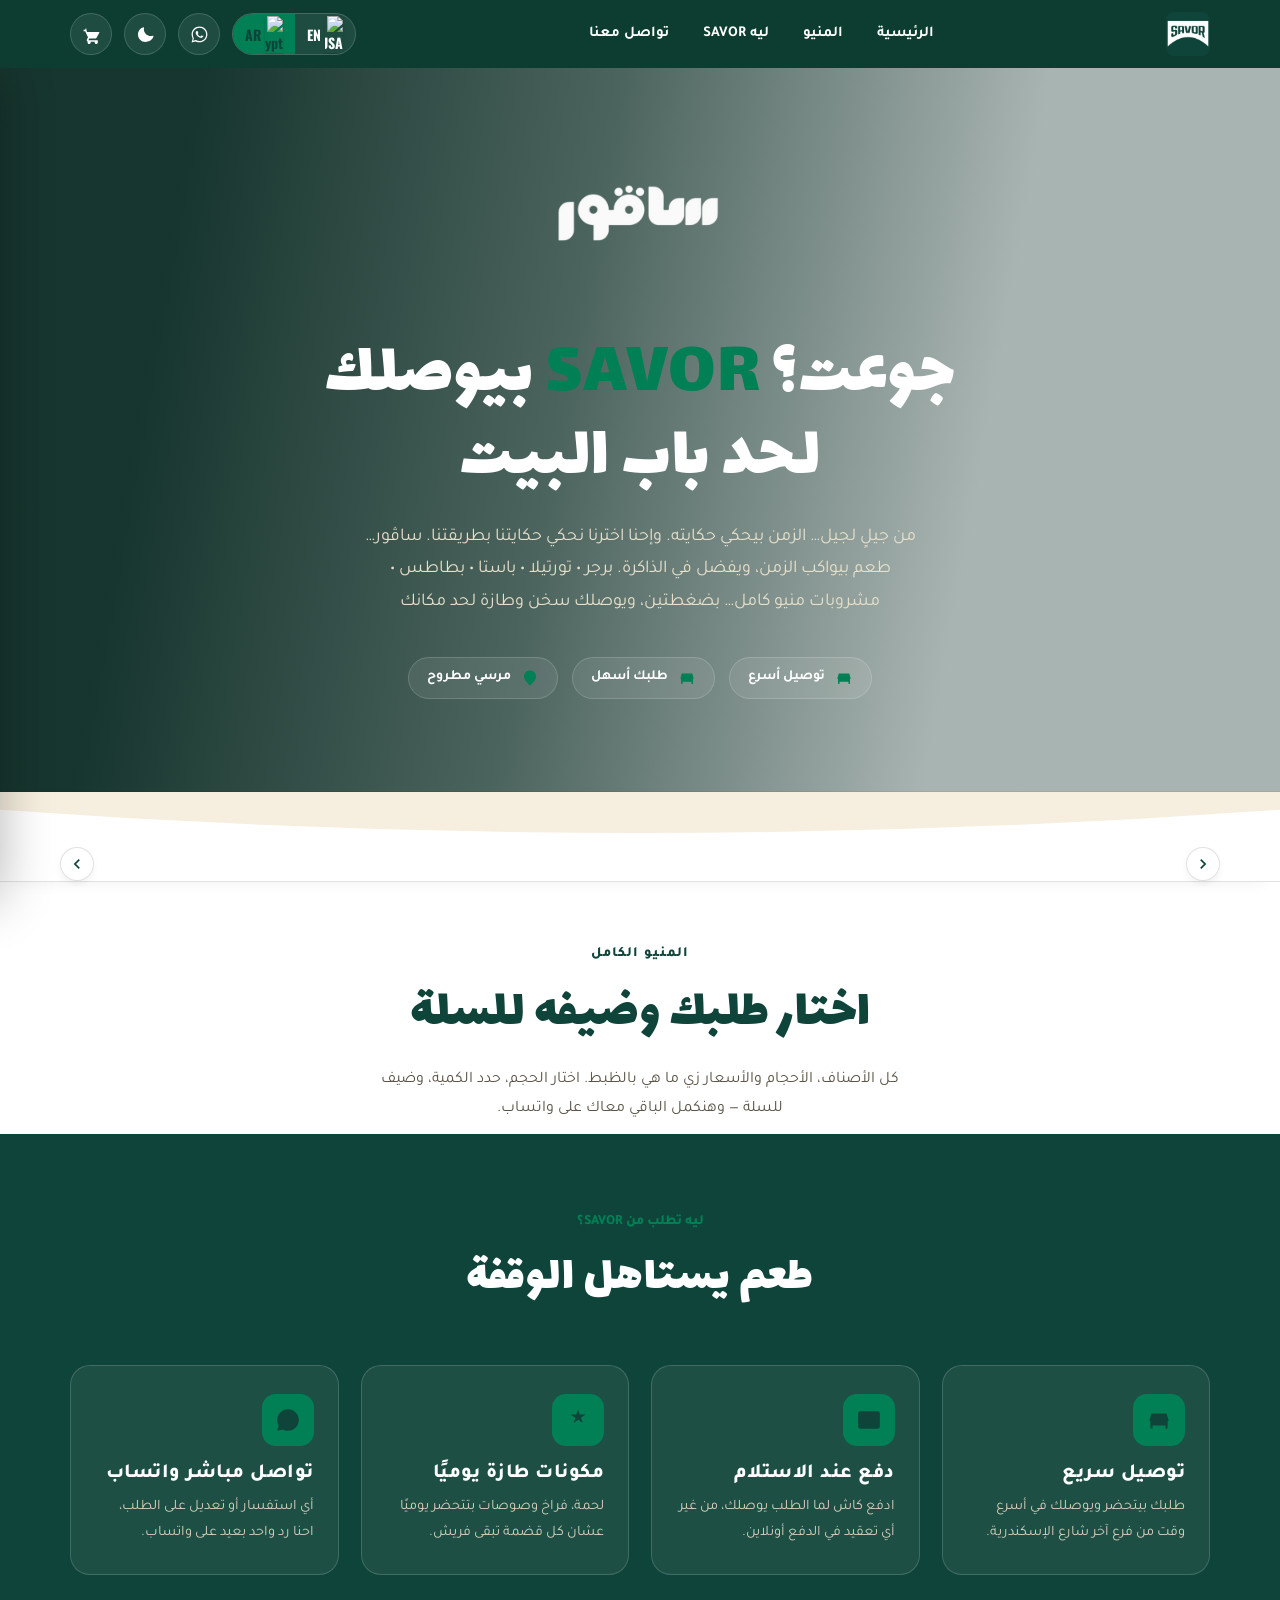
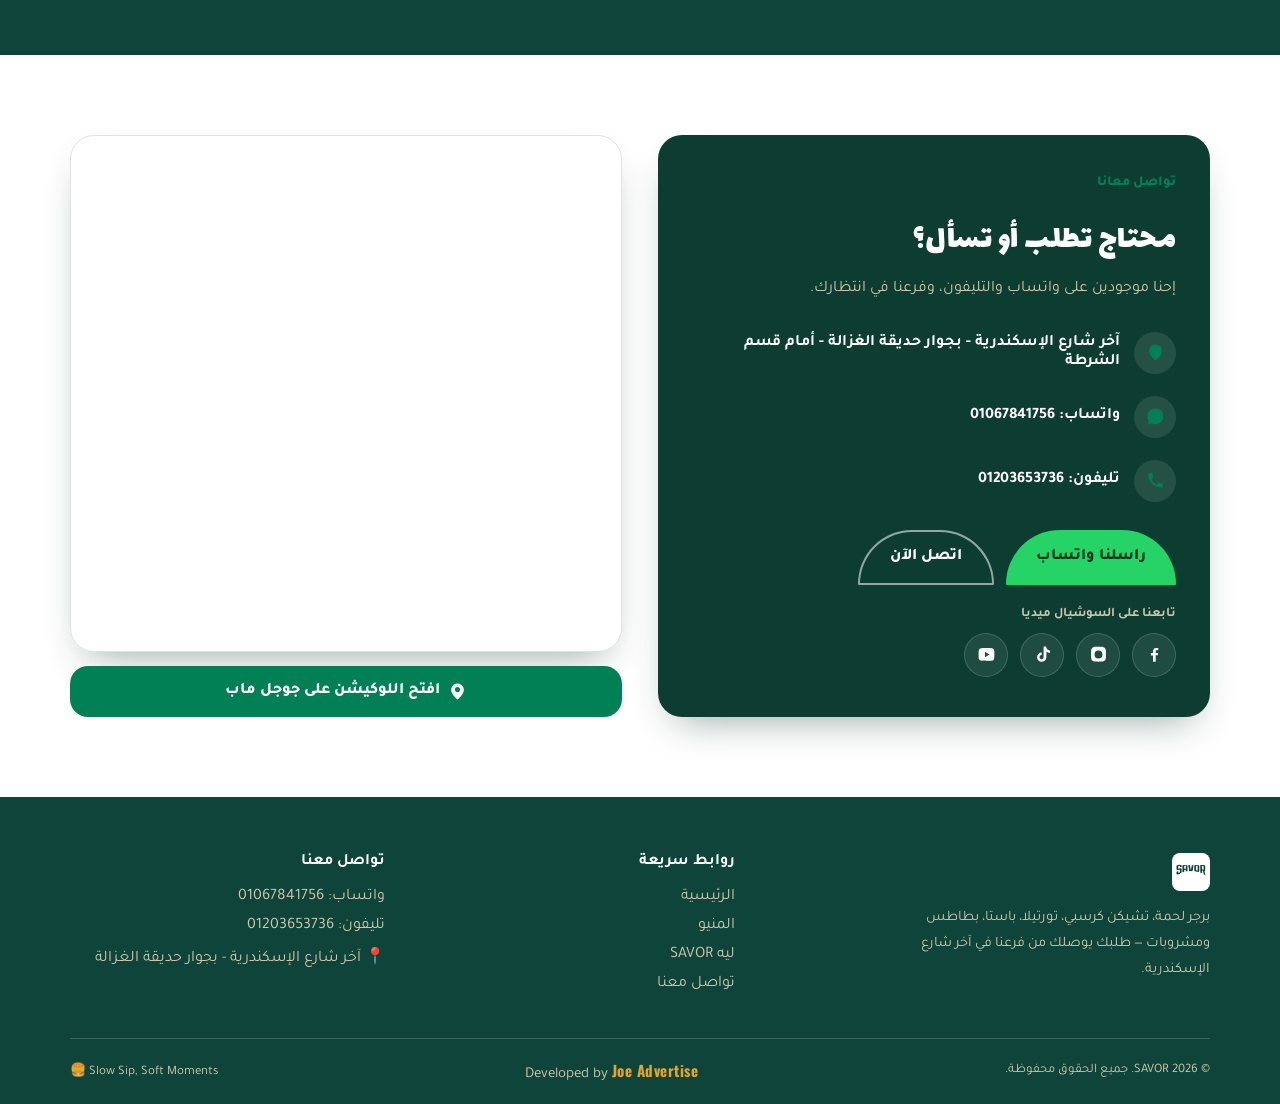
==== index.html @ 258868c5 "Add files via upload" ====
<!DOCTYPE html>
<html lang="ar" dir="rtl">
<head>
    <meta property="og:image" content="savor.jpeg">
<meta name="google-site-verification" content="IEElWIfKv06owi6N11uNfxBCnJGVZdqjAQLvnV1eEXI" />
<meta property="og:type" content="website">
<meta property="og:title" content="Savor Restaurant">
<meta property="og:description" content="برجر لحمة، تشيكن كرسبي، تورتيلا، بطاطس ومشروبات. اطلب أونلاين بسهولة.">
<meta property="og:image" content="https://savoregy.vercel.app/savor.jpeg">
<meta property="og:url" content="https://savoregy.vercel.app/">
<meta charset="UTF-8">
<meta name="viewport" content="width=device-width, initial-scale=1.0">
<title>مطعم ساڤور</title>
<meta name="description" content="SAVOR - برجر لحمة، تشيكن كرسبي، تورتيلا، بطاطس ومشروبات. اطلب أونلاين بسهولة، يوصلك التوصيل لحد باب البيت.">
<link rel="icon" href="savor.jpeg">
<link rel="preconnect" href="https://fonts.googleapis.com">
<link href="https://fonts.googleapis.com/css2?family=Lalezar&family=Tajawal:wght@300;400;500;700;800;900&family=Oswald:wght@400;500;600;700&display=swap" rel="stylesheet">
<style> 
.drawer, 
.overlay-bg, 
.modal {
    top: 68px !important;
}
.lang-pill {
  display: flex;
  align-items: center;
  background: rgba(255, 255, 255, 0.08);
  border: 1px solid var(--line-light);
  border-radius: 999px;
  overflow: hidden;
  height: 42px; 
}

.lang-pill a {
  display: flex;
  align-items: center;
  gap: 4px;
  padding: 0 12px;
  height: 100%;
  font-family: 'Oswald', 'Tajawal', sans-serif;
  font-size: 14px;
  font-weight: 700;
  color: var(--cream);
  text-decoration: none;
  transition: background 0.2s ease, color 0.2s ease;
}
.lang-pill a img {
  width: 18px; 
  height: auto;
  border-radius: 2px; /* حواف ناعمة بسيطة للعلم */
  box-shadow: 0 1px 2px rgba(0,0,0,0.2); /* ضل خفيف عشان يبرز العلم */
}

@media (max-width: 520px) {
  .lang-pill a img {
    width: 15px; 
  }
}
.lang-pill a.active {
  background: var(--gold);
  color: var(--green-deep);
  pointer-events: none; 
}

.lang-pill a:hover:not(.active) {
  background: rgba(255, 255, 255, 0.15);
}
.lang-pill span {
  font-size: 16px; 
}

body.dark-mode .lang-pill {
  border-color: #333333;
}
body.dark-mode .lang-pill a.active {
  background: var(--gold);
  color: var(--green-deep);
}
body.dark-mode .lang-pill a:not(.active) {
  color: #ffffff;
}

@media (max-width: 520px) {
  @media (max-width: 520px) {
  /* تصغير المسافات والأزرار الدائرية عشان الشاشة تكفي */
  .nav-actions { gap: 6px !important; }
  .icon-btn { width: 34px !important; height: 34px !important; }
  .icon-btn svg { width: 16px !important; height: 16px !important; }
  
  /* تصغير زرار اللغة */
  .lang-pill { height: 34px !important; }
  .lang-pill a { padding: 0 8px !important; font-size: 12px !important; gap: 4px !important; }
  
  /* تصغير اللوجو سنة بسيطة */
  .brand img { height: 36px !important; }
}
  .lang-pill a {
    padding: 0 8px;
    font-size: 13px;
    gap: 4px;
  }
  .lang-pill span {
    font-size: 14px;
  }
}
.big-order-types {
  display: grid !important;
  grid-template-columns: repeat(3, 1fr) !important;
  gap: 12px !important;
  width: 100% !important;
}
.big-ot-card {
  background: var(--cream-2) !important;
  border: 2px solid var(--line) !important;
  border-radius: 18px !important;
  padding: 20px 5px !important;
  cursor: pointer !important;
  display: flex !important;
  flex-direction: column !important;
  align-items: center !important;
  justify-content: center !important;
  gap: 12px !important;
  transition: all 0.3s ease !important;
  overflow: hidden !important;
  position: relative !important;
}
.big-ot-card:hover {
  border-color: var(--gold) !important;
  transform: translateY(-5px) !important;
  box-shadow: 0 10px 25px rgba(1, 128, 85, 0.15) !important;
}
body.dark-mode .big-ot-card {
  background: #1a1a1a !important;
  border-color: #333 !important;
}
body.dark-mode .big-ot-card:hover {
  border-color: var(--gold) !important;
}
.bot-icon-wrap {
  height: 60px !important; /* مساحة أكبر للصور */
  display: flex !important;
  align-items: center !important;
  justify-content: center !important;
}
.bot-icon {
  width: 55px !important;
  height: 55px !important;
  object-fit: contain;
  display: block;
  transform-origin: center bottom;
  will-change: transform; /* دي بتجبر المتصفح يخلي الحركة سلسة جداً */
}


.big-ot-card.animating-delivery .delivery-icon {
  animation: rideAway 0.75s ease-in-out forwards !important;
}
@keyframes rideAway {
  0% { transform: translateX(0) rotate(0); }
  30% { transform: translateX(10px) rotate(15deg); }
  100% { transform: translateX(-150px) rotate(15deg); opacity: 0; }
}

.big-ot-card.animating-takeaway .takeaway-icon {
  animation: grabBag 0.75s ease-in-out forwards !important;
}
@keyframes grabBag {
  0% { transform: scale(1) translateY(0); }
  40% { transform: scale(1.15) translateY(-12px); }
  100% { transform: scale(0.5) translateY(-50px); opacity: 0; }
}

.big-ot-card.animating-dinein .dinein-icon {
  animation: servePlate 0.75s ease-in-out forwards !important;
}
@keyframes servePlate {
  0% { transform: scale(1); }
  40% { transform: scale(1.3) rotate(15deg); }
  70% { transform: scale(1.3) rotate(-15deg); }
  100% { transform: scale(1) rotate(0); opacity: 0; }
}
/* 🌟 تنسيق زرار الرجوع الشيك 🌟 */
.back-btn {
  background: rgba(1, 128, 85, 0.1); color: var(--gold); border: none; width: 40px; height: 40px;
  border-radius: 12px; display: flex; align-items: center; justify-content: center; cursor: pointer;
  transition: all 0.2s ease; padding: 0;
}
.back-btn:hover { background: var(--gold); color: #ffffff; transform: translateX(4px); }
body.dark-mode .back-btn { background: rgba(255, 255, 255, 0.08); }
body.dark-mode .back-btn:hover { background: var(--gold); color: var(--green-deep); }
#menuScrollTopBtn {
  position: fixed;
  bottom: 90px; 
  left: 20px;  
  z-index: 60;
  width: 48px;
  height: 48px;
  border-radius: 50%;
  background: #018055 !important;
  color: #ffffff !important;
  border: 2px solid rgba(255, 255, 255, 0.3);
  opacity: 0;
  pointer-events: none;
  align-items: center;
  justify-content: center;
  box-shadow: 0 10px 25px -8px rgba(0, 0, 0, 0.4);
  cursor: pointer;
  transition: transform 0.25s, background 0.25s;
}

#menuScrollTopBtn.show {
  opacity: 1;
  pointer-events: auto;
  display: flex !important;
}

#menuScrollTopBtn:hover {
  transform: scale(1.1);
  background: #02a36f !important;
}

#menuScrollTopBtn svg {
  width: 22px;
  height: 22px;
  fill: currentColor;
}
  .pm-qty-stepper {
    user-select: none;
    -webkit-user-select: none; /* لدعم سفاري وآيفون */
}
.hero-inner p.lead {
  margin-bottom: 24px !important; 
}
.trust-strip {
  position: relative;
  z-index: 2;
  margin-top: 15px !important; 
  display: flex;
  flex-wrap: wrap;
  justify-content: center !important; 
  align-items: center;
  text-align: center;
  gap: 12px;
  animation: fadeUp .9s .3s ease both;
}
body.dark-mode #pmItemNotes {
  border-color: #333333;
  color: #ffffff;
  background: #1a1a1a;
}
.pm-qty-stepper, .qty-stepper, .pm-qty-stepper span, .qty-stepper span {
    user-select: none !important;
    -webkit-user-select: none !important;
    touch-action: manipulation !important;
}
.pm-qty-stepper span, .qty-stepper span {
    width: 32px !important; 
    text-align: center;
    display: inline-block;
}
.pm-qty-stepper button, .qty-stepper button {
  transform: translateZ(0);
    cursor: pointer;
    touch-action: manipulation !important;
    -webkit-tap-highlight-color: transparent !important;
    outline: none;
    user-select: none !important;
    -webkit-user-select: none !important;
    transition: background 0.1s ease, transform 0.1s;
    position: relative;
}
.btn {
  display: inline-flex; 
  align-items: center; 
  gap: 10px; 
  padding: 16px 30px; 
  border-radius: var(--arch);
  font-weight: 800; 
  font-size: 16px; 
  border: none; 
  transition: transform .22s, box-shadow .22s, background .22s;
  
  /* الإضافات الجديدة لحل مشاكل الـ Touch */
  cursor: pointer;
  touch-action: manipulation;
  -webkit-tap-highlight-color: transparent;
  -webkit-user-select: none;
  user-select: none;
}

/* تأثير الاستجابة الفورية عند اللمس (Feedback) */
.btn:active {
  transform: scale(0.96) !important;
}
.pm-qty-stepper button:active, .qty-stepper button:active {
    background: #cce8dd !important; 
transform: scale(0.97) !important;
}

.pm-qty-stepper { width: 130px !important; padding: 6px !important; }
.pm-qty-stepper button { width: 42px !important; height: 42px !important; font-size: 24px !important; }
@media (hover: hover) {
    .pm-qty-stepper button:hover {
    }
}
  .fab-stack {
  transition: opacity 0.3s ease, pointer-events 0s !important;
}
  @media (max-width: 900px) {
  .fab.top {
    display: none !important;
  }
}
@media (max-width: 900px) {
  .fab-stack {
    bottom: 90px !important; /* مسافة أعلى من ارتفاع شريط السلة */
  }
}
#checkoutBtn {
  color: #ffffff !important;
}
  /* ─── تنسيق كروت المنتجات المبدئي قبل الظهور ─── */
.item-card {
  opacity: 0;
  transform: translateY(40px);
  transition: opacity 0.6s ease, transform 0.6s cubic-bezier(0.2, 0.8, 0.2, 1), box-shadow 0.25s, border-color 0.25s;
}

/* ─── تأثير ظهور الكارت عند وصوله للشاشة ─── */
.item-card.fade-up-active {
  opacity: 1;
  transform: translateY(0);
}
  /* 1. حل مشكلة اختفاء التثبيت في الـ Body */
body {
    overflow-x: clip !important; /* استخدم clip بدلاً من hidden عشان التثبيت يشتغل */
}

.catnav-wrap {
  position: -webkit-sticky !important;
  position: sticky !important;
  top: 68px !important;
  z-index: 50 !important;
  background: var(--paper);
}
/* 3. ضمان التثبيت في الشاشات الصغيرة (الموبايل) */
@media (max-width: 900px) {
    .catnav-wrap {
        top: 68px !important; /* التأكيد على نفس المسافة في الموبايل */
    }
}
  /* تنسيق زر اطلب الآن في الوضع الليلي ليصبح واضحاً */
body.dark-mode .item-card .add-btn {
  background: #018055 !important; /* لون خلفية واضح ومميز (أو يمكنك جعله أبيض صريح #ffffff) */
  color: #ffffff !important;      /* لون النص أبيض بالكامل لضمان أقصى درجات الوضوح */
  border: 1px solid rgba(255, 255, 255, 0.2);
}

body.dark-mode .item-card .add-btn:hover {
  background: #02a36f !important;
}
  /* تنسيق خانة الكوبون */
.coupon-box {
  display: flex;
  gap: 10px;
  margin-bottom: 8px;
}
.coupon-box input {
  flex: 1;
  background: transparent;
  border: 1px solid var(--line);
  border-radius: 8px;
  padding: 10px;
  color: inherit;
  font-family: inherit;
  font-size: 14px;
}
.coupon-box .btn-apply {
  background: var(--green-deep); /* خلفية باللون الأخضر الغامق */
  border: 1px solid var(--green-deep); /* حدود متناسقة */
  color: #f6f7f6; /* لون النص أبيض واضح */
  border-radius: 8px;
  padding: 0 16px;
  font-weight: 700;
  cursor: pointer;
  transition: 0.2s;
}
.coupon-msg {
  font-size: 12px;
  margin-bottom: 16px;
  min-height: 18px;
}
.coupon-msg.success { color: #25D366; }
.coupon-msg.error { color: #c33a28; }

/* تنسيق ملخص الفاتورة */
.bill-summary {
  display: flex;
  flex-direction: column;
  gap: 8px;
  font-size: 14px;
  color: #8a8272;
}
.bill-row {
  display: flex;
  justify-content: space-between;
  align-items: center;
}
.discount-row { color: #25D366; }
.bill-divider {
  border: none;
  border-top: 1px solid var(--line);
  margin: 14px 0;
}

/* تظبيط الألوان في الوضع الليلي */
body.dark-mode .coupon-box input {
  border-color: #333;
  color: #fff;
}
body.dark-mode .bill-summary {
  color: #cfc8b0;
}
body.dark-mode .bill-divider {
  border-top-color: #333;
}
@media (max-width: 900px) {
  .topbar { display: none; }
  nav.links { display: none !important; } 
  .burger-toggle { display: flex; }
  .catnav-wrap { top: 68px; }
  .sticky-cart { display: flex; }
}
  .burger-toggle { display: flex; }
  
  /* التعديل هنا: 68 بيكسل هو ارتفاع الهيدر تقريباً عشان يلزق تحته مباشرة */
  .catnav-wrap { 
    top: 68px; 
  }
  
  .sticky-cart { display: flex; }

  /* إزالة الخلفية القديمة من الهيرو */
.hero {
  background: none !important;
}
/* 1. إلغاء التوهج الأصفر من تحت الأزرار (مثل زرار السلة) */
.btn-gold,
body.dark-mode .btn-gold {
    box-shadow: none !important;
}

/* 2. إلغاء التوهج الأصفر الدائري من خلفية الهيرو وقسم (ليه SAVOR) */
.hero::after,
.why::before,
body.dark-mode .hero::after,
body.dark-mode .why::before {
    background: none !important;
    display: none !important;
}
/* تنسيق فيديو الخلفية */
.hero-video {
  position: absolute;
  top: 0;
  left: 0;
  width: 100%;
  height: 100%;
  object-fit: cover; /* لضمان ملء الشاشة بالكامل بدون تشوه */
  z-index: 0;
}

/* طبقة التدرج اللوني فوق الفيديو (نفس ألوانك القديمة) */
.hero-overlay {
  position: absolute;
  top: 0;
  left: 0;
  width: 100%;
  height: 100%;
  background: linear-gradient(100deg, rgba(8,41,33,.94) 15%, rgba(8,41,33,.72) 45%, rgba(8,41,33,.35) 75%);
  z-index: 1;
}

.hero-inner {
  position: relative;
  z-index: 2;
  padding: 80px 24px 60px; 
  display: flex;
  flex-direction: column;
  align-items: center;
  text-align: center; /* توسيط النصوص */
}

/* توسيط الأزرار جنب بعض أو تحت بعض في الموبايل */
.hero-ctas {
  display: flex;
  gap: 16px;
  flex-wrap: wrap;
  justify-content: center; 
  animation: fadeUp .8s .2s ease both;
}
  body.dark-mode {
  --paper: #121212;
  --ink: #fbf7ee;
  --cream: #1e1e1e;
  --cream-2: #2c2c2c;
  --line: rgba(255, 255, 255, 0.12);
  --shadow: 0 18px 40px -18px rgba(0, 0, 0, 0.8);
}
/* تغيير لون العناوين وأسماء المنتجات الأساسية */
body.dark-mode .item-name,
body.dark-mode .menu-intro h2,
body.dark-mode .pm-title,
body.dark-mode .pm-section-title,
body.dark-mode .drawer-head h3,
body.dark-mode .modal-card h3,
body.dark-mode .cart-row .cr-name,
body.dark-mode .total-row,
body.dark-mode .field label,
body.dark-mode .qty-stepper button {
    color: #00ffaa; /* ده لون أخضر فاتح مريح للعين، لو عايزة أبيض صريح خليه #ffffff */
}

/* تغيير لون النصوص الفرعية والملاحظات عشان تكون مقروءة */
body.dark-mode .menu-intro p,
body.dark-mode .price-tag small,
body.dark-mode .pm-vendor,
body.dark-mode .pm-size-price,
body.dark-mode .cart-row .cr-size,
body.dark-mode .modal-card p.hint {
    color: #00ffaa; /* لون بيج فاتح مناسب للوضع الليلي */
}
/* 1. إصلاح ألوان السعر في كروت المنتجات الخارجية */
body.dark-mode .price-tag {
    color: #e7d8d8 !important;
}
body.dark-mode .price-tag span {
    color: #ff8a75 !important; /* درجة أحمر فاتحة تليق مع الدارك مود */
}

/* 2. إصلاح خلفية الصورة وزر الإغلاق في نافذة المنتج (Modal) */
body.dark-mode .pm-img-wrap {
    background: #1a1a1a; /* تغيير الخلفية البيضاء المزعجة */
}
body.dark-mode .pm-close {
    background: rgba(0, 0, 0, 0.7);
    color: #fff;
}

/* 3. إصلاح ألوان السعر داخل نافذة المنتج */
body.dark-mode .pm-start-price {
    color: #018055 !important;
}

/* 4. إصلاح ألوان أزرار التحكم في الكمية (+ و -) */
body.dark-mode .pm-qty-stepper button {
    background:#018055;
    color: #ffffff;
}
body.dark-mode .pm-qty-stepper span {
    color: #ffffff;
}

/* 5. إصلاح زر الإضافة للسلة */
body.dark-mode .pm-add-btn {
    background: #12503f; /* أخضر زاهي عشان يظهر في الخلفية الغامقة */
    color: #ffffff !important;
}
/* 1. ألوان خلفية الـ Navbar والشريط العلوي في الوضع الليلي */
body.dark-mode header.site {
    background: #1a1a1a;
    border-bottom-color: #333333;
}
body.dark-mode .topbar {
    background: #121212;
    border-bottom: 1px solid #333333;
}


/* 2. إظهار النصوص والأيقونات (اللوجو، اللينكات، وأزرار الأيقونات) */
body.dark-mode .brand .word,
body.dark-mode nav.links a,
body.dark-mode .icon-btn,
body.dark-mode .brand .word span {
    color: #ffffff; /* لون أبيض عشان يوضح على الخلفية الغامقة */
}

/* 3. شريط تصنيفات المنيو (Category Quick Nav) */
body.dark-mode .catnav-wrap {
    background: #121212;
    border-bottom-color: #333333;
}
body.dark-mode .catnav button {
    background: #1a1a1a;
    color: #ffffff;
    border-color: #333333;
}
body.dark-mode .catnav button.active {
    background: var(--gold);
    color: var(--green-deep);
}

/* 4. قائمة الموبايل الجانبية (Mobile Menu) */
body.dark-mode .mobile-menu {
    background: #121212;
}
body.dark-mode .mobile-menu a.mm-link,
body.dark-mode .mobile-menu .brand .word {
    color: #ffffff !important;
    border-bottom-color: #333333;
}
body.dark-mode #mmCloseBtn svg {
    fill: #ffffff;
}

/* 5. شريط السلة السفلي في الموبايل (Sticky Cart) */
body.dark-mode .sticky-cart {
    background: #018055;
    color: #ffffff;
    border-top: 1px solid #333333;
}
.hero {
  background:
    /* قم بتغيير الأرقام هنا لتغيير اللون ودرجة الشفافية */
    linear-gradient(100deg, rgba(8,41,33,.94) 15%, rgba(8,41,33,.72) 45%, rgba(8,41,33,.35) 75%),
    url('assets/beefburger.jpg') center 38% / cover no-repeat;
}
.cat-banner .overlay {
  /* قم بتغيير الأرقام هنا للتحكم في تدرج لون القسم */
  background: linear-gradient(90deg, rgba(8,41,33,.92) 30%, rgba(124, 151, 144, 0.35) 85%);
}
/* 1. إظهار نصوص القسم الرئيسي (الهيدر) باللون الأبيض */
body.dark-mode .hero,
body.dark-mode .hero h1,
body.dark-mode .hero p.lead {
    color: #ffffff !important;
}

/* 2. إظهار نصوص بانرات الأقسام (مثل المشروبات) باللون الأبيض */
body.dark-mode .cat-banner-content,
body.dark-mode .cat-banner-content h3 {
    color: #ffffff !important;
}

/* 3. إظهار نصوص الأزرار المفرغة باللون الأبيض */
body.dark-mode .btn-outline {
    color: #ffffff !important;
    border-color: rgba(255, 255, 255, 0.55);
}

/* 4. إظهار نصوص قسم (ليه SAVOR) وقسم (تواصل معنا) باللون الأبيض */
body.dark-mode .why,
body.dark-mode .why-card h3,
body.dark-mode .contact-card,
body.dark-mode .contact-card h2 {
    color: #ffffff !important;
}
/* 1. تبييض نصوص الفوتر بالكامل في الوضع الليلي */
body.dark-mode footer.site,
body.dark-mode footer.site p,
body.dark-mode footer.site h4,
body.dark-mode footer.site ul a,
body.dark-mode .footer-brand span,
body.dark-mode .bottom-bar span {
    color: #ffffff !important;
}

/* 2. تبييض لون النص والأيقونة لزرار "شوف المنيو" في الهيدر */
body.dark-mode .hero-ctas .btn {
    color: #ffffff !important;
}

body.dark-mode .hero-ctas .btn svg {
    fill: #ffffff !important;
}
/* تغيير التوهج حول الأزرار الذهبية */
body.dark-mode .btn-gold {
    box-shadow: 0 14px 30px -12px #0f443a !important;
}

/* تغيير التوهج في خلفية القسم الرئيسي وقسم (ليه SAVOR) */
body.dark-mode .hero::after,
body.dark-mode .why::before {
    background: radial-gradient(circle, rgba(15, 68, 58, 0.5), transparent 65%) !important;
}
/* إظهار السعر وتفاصيل الحجم بوضوح */
body.dark-mode .cart-row .cr-price {
    color: #fff9f8 !important;
}
body.dark-mode .cart-row .cr-size {
    color: #cfc8b0 !important;
}

/* إصلاح ألوان أزرار التحكم في الكمية داخل السلة */
body.dark-mode .qty-stepper .qty-val {
    color: #ffffff !important;
}
body.dark-mode .drawer-body .qty-stepper button {
    background: #333333;
    color: #ffffff;
}

/* إصلاح زر الحذف (X) ليكون واضحاً */
body.dark-mode .cr-remove {
    background: #333333;
    color: #fffdfd;
}

/* تبييض نص زر إتمام الطلب */
body.dark-mode #checkoutBtn {
    color: #ffffff !important;
}
/* 1. توضيح زرار الإغلاق (X) ليكون بخلفية فاتحة قليلاً وأيقونة بيضاء */
body.dark-mode .modal-close,
body.dark-mode #cartCloseBtn {
    background: rgba(255, 255, 255, 0.15) !important;
}
body.dark-mode .modal-close svg,
body.dark-mode #cartCloseBtn svg {
    fill: #ffffff !important;
}

/* 2. إجبار نص إجمالي السعر (الأرقام) على الظهور باللون الأبيض */
body.dark-mode .total-row b,
body.dark-mode #cartTotal {
    color: #ffffff !important;
}
/* توضيح نص زرار السلة في الموبايل */
#stickyCartBtn {
    color: #ffffff !important;
}
/* 1. الوضع المضيء (العادي): النصوص باللون الأبيض */
.hero-ctas .btn {
    color: #ffffff !important;
}
.hero-ctas .btn svg {
    fill: #ffffff !important;
}

/* 2. الوضع الليلي: النصوص باللون الأخضر */
/* زرار "شوف المنيو" (خلفيته غامقة) ياخد نص أخضر فاتح زاهي */
body.dark-mode .hero-ctas .btn-gold,
body.dark-mode .hero-ctas .btn-dark {
    color: #25D366 !important;
}
body.dark-mode .hero-ctas .btn-gold svg,
body.dark-mode .hero-ctas .btn-dark svg {
    fill: #25D366 !important;
}

/* زرار "واتساب" (خلفيته خضراء فاتحة) ياخد نص أخضر غامق عشان يكون مقروء */
body.dark-mode .hero-ctas .btn-whatsapp {
    color: #082921 !important; 
}
body.dark-mode .hero-ctas .btn-whatsapp svg {
    fill: #082921 !important;
}
  :root{
    --green-deep:#0f443a;
    --green:#0c3d30;
    --green-mid:#12503f;
    --cream:#ffffff;
    --cream-2:#ffffff;
    --gold:#018055;
    --gold-2:#018055;
    --tomato:#0f443a;
    --ink:#1c1712;
    --paper:#ffffff;
    --line:rgba(28,23,18,.12);
    --line-light:rgba(255,255,255,.16);
    --shadow:0 18px 40px -18px rgba(8,41,33,.45);
    --radius:18px;
    --arch: 999px 999px 18px 18px;
  }
  *{box-sizing:border-box;}
  html{scroll-behavior:smooth; scroll-padding-top:120px;}
  body{
    margin:0;
    background:var(--paper);
    color:var(--ink);
    font-family:'Tajawal',sans-serif;
    -webkit-font-smoothing:antialiased;
    overflow-x:hidden;
  }
  h1,h2,h3,.display{font-family:'Lalezar',sans-serif; font-weight:400; letter-spacing:.5px;}
  .en{font-family:'Oswald',sans-serif; letter-spacing:.06em; text-transform:uppercase;}
  img{max-width:100%; display:block;}
  a{color:inherit; text-decoration:none;}
  button{font-family:inherit; cursor:pointer;}
  .container{max-width:1180px; margin:0 auto; padding:0 20px;}
  ::selection{background:var(--gold); color:var(--green-deep);}

  @media (prefers-reduced-motion: reduce){
    *{animation:none !important; transition:none !important;}
  }

  /* ---------- Top bar ---------- */
  .topbar{
    background:var(--green-deep); color:#e9e2cc; font-size:13px;
    display:flex; align-items:center; justify-content:space-between;
    padding:8px 0; position:relative; z-index:60;
  }
  .topbar .container{display:flex; align-items:center; justify-content:space-between; flex-wrap:wrap; gap:8px;}
  .topbar-links{display:flex; gap:18px; align-items:center;}
  .topbar-links a{display:flex; align-items:center; gap:6px; opacity:.9; transition:opacity .2s;}
  .topbar-links a:hover{opacity:1; color:var(--gold-2);}
  .topbar-social{display:flex; gap:12px;}
  .topbar-social a{width:26px;height:26px;border-radius:50%;background:rgba(255,255,255,.08);display:flex;align-items:center;justify-content:center; transition:background .2s, transform .2s;}
  .topbar-social a:hover{background:var(--gold); color:var(--green-deep); transform:translateY(-2px);}
  .topbar svg{width:14px; height:14px; fill:currentColor;}

  /* ---------- Header ---------- */
  header.site {
  position: fixed !important;
  top: 0 !important;
  left: 0 !important;
  width: 100% !important;
  z-index: 1000 !important;
  background: var(--green) !important;
}
.nav-wrap {
  display: flex !important;
  align-items: center !important;
  justify-content: space-between !important;
  padding: 12px 20px;
  width: 100%;
  gap: 20px; /* مسافة أمان بتضمن إن مفيش حاجة تلزق في التانية */
}
  .brand{display:flex; align-items:center; gap:10px;}
  .brand img{height:44px; width:auto; border-radius:8px;}
  .brand .word{font-family:'Lalezar',sans-serif; font-size:26px; color:var(--cream); line-height:1;}
  .brand .word span{color:var(--gold-2);}
nav.links {
  display: flex;
  gap: 30px;
  align-items: center;
  justify-content: center;
  flex: 1; 
}
 nav.links a{color:var(--cream); font-weight:700; font-size:15px; position:relative; padding:6px 2px;}
  nav.links a::after{content:"";position:absolute; right:0; bottom:-2px; width:0; height:2px; background:var(--gold); transition:width .25s;}
  nav.links a:hover::after{width:100%;}
.nav-actions {
  display: flex;
  align-items: center;
  gap: 12px;
  flex-shrink: 0; 
}
.brand {
  flex-shrink: 0;
}
  .icon-btn{
    display:flex; align-items:center; justify-content:center;
    width:42px; height:42px; border-radius:50%;
    background:rgba(255,255,255,.08); color:var(--cream); border:1px solid var(--line-light);
    transition:background .2s, transform .2s;
  }
  .icon-btn:hover{background:var(--gold); color:var(--green-deep); transform:translateY(-2px);}
  .icon-btn svg{width:19px; height:19px; fill:currentColor;}
  .cart-btn{position:relative;}
  .cart-count{
    position:absolute; top:-6px; left:-6px; background:var(--tomato); color:#fff;
    font-family:'Oswald',sans-serif; font-size:11px; min-width:20px; height:20px; border-radius:50%;
    display:flex; align-items:center; justify-content:center; padding:0 4px; border:2px solid var(--green);
  }
  .burger-toggle{display:none;}

  /* Mobile nav */
  .mobile-menu{
    position:fixed; inset:0; background:var(--green-deep); z-index:80;
    transform:translateY(-100%); transition:transform .35s ease;
    display:flex; flex-direction:column; padding:26px 22px;
  }
  .mobile-menu.open{transform:translateY(0);}
  .mobile-menu .mm-top{display:flex; justify-content:space-between; align-items:center; margin-bottom:40px;}
  .mobile-menu a.mm-link{color:var(--cream); font-size:24px; font-family:'Lalezar',sans-serif; padding:14px 0; border-bottom:1px solid var(--line-light);}
  .mobile-menu .mm-contact{margin-top:auto; display:flex; flex-direction:column; gap:14px;}
  .mm-btn{display:flex; align-items:center; gap:10px; justify-content:center; padding:14px; border-radius:14px; font-weight:700;}

  /* ---------- Hero ---------- */
  .hero{
    position:relative; min-height:88vh; display:flex; align-items:center;
    background:
      linear-gradient(100deg, rgba(8,41,33,.94) 15%, rgba(8,41,33,.72) 45%, rgba(8,41,33,.35) 75%),
      url('assets/beefburger.jpg') center 38% / cover no-repeat;
    color:var(--cream); overflow:hidden;
  }
  .hero::before{
    content:""; position:absolute; inset:0;
    background-image: radial-gradient(rgba(255,255,255,.10) 1.6px, transparent 1.6px);
    background-size:26px 26px; opacity:.35; pointer-events:none;
  }
  .hero::after{
    content:""; position:absolute; right:-10%; bottom:-30%; width:60%; height:140%;
    border-radius:50%; background:radial-gradient(circle, rgba(226,165,48,.16), transparent 65%);
    pointer-events:none;
  }
  .hero-inner{position:relative; z-index:2; padding:80px 0 60px;}
  .eyebrow{
    display:inline-flex; align-items:center; gap:8px; background:rgba(226,165,48,.15);
    border:1px solid rgba(226,165,48,.5); color:var(--gold-2); padding:7px 16px; border-radius:999px;
    font-size:13px; font-weight:700; margin-bottom:22px; animation:fadeUp .7s ease both;
  }
  .hero h1{
    font-size:clamp(40px,6vw,74px); line-height:1.12; margin:0 0 20px; max-width:820px;
    animation:fadeUp .8s .05s ease both;
  }
  .hero h1 .accent{color:var(--gold-2);}
.hero p.lead {
  font-size: 18px;
  line-height: 1.8;
  max-width: 600px;
  color: #e7e0cb;
  margin: 0 auto 34px auto; 
  padding: 0 15px; 
  animation: fadeUp .8s .12s ease both;
}
  .hero-ctas{display:flex; gap:16px; flex-wrap:wrap; animation:fadeUp .8s .2s ease both;}
  .btn{
    display:inline-flex; align-items:center; gap:10px; padding:16px 30px; border-radius:var(--arch);
    font-weight:800; font-size:16px; border:none; transition:transform .22s, box-shadow .22s, background .22s;
  }
  .btn svg{width:19px; height:19px; fill:currentColor;}
  .btn-gold{background:var(--gold); color:var(--green-deep); box-shadow:0 14px 30px -12px rgba(226,165,48,.6);}
  .btn-outline{background:transparent; color:var(--cream); border:2px solid rgba(255,255,255,.55);}
  .btn-whatsapp{background:#25D366; color:#04361c;}
  .btn-dark{background:var(--green-deep); color:var(--cream);}
  .btn-block{width:100%; justify-content:center;}
@media (hover: hover) {
  .btn-gold:hover { background: var(--gold-2); transform: translateY(-3px); }
  .btn-outline:hover { background: rgba(255,255,255,.12); transform: translateY(-3px); }
  .btn-whatsapp:hover { background: #2fe377; transform: translateY(-3px); }
  .btn-dark:hover { background: var(--green-mid); transform: translateY(-3px); }
  .add-btn:hover { background: var(--green-mid); transform: translateY(-2px); }
}
  @keyframes fadeUp{from{opacity:0; transform:translateY(22px);} to{opacity:1; transform:translateY(0);}}

 .trust-strip{
  position:relative; z-index:2; margin-top:56px; display:flex; flex-wrap:wrap; justify-content:center; gap:14px;
  animation:fadeUp .9s .3s ease both;
}
  .trust-chip{
    display:flex; align-items:center; gap:10px; background:rgba(255,255,255,.08);
    border:1px solid var(--line-light); padding:11px 18px; border-radius:999px; font-size:14px; font-weight:700;
    backdrop-filter:blur(4px);
  }
  .trust-chip svg{width:18px;height:18px;fill:var(--gold-2);}

  /* Arch divider signature element */
  .arch-divider{position:relative; height:56px; margin-top:-1px;}
  .arch-divider svg{width:100%; height:100%; display:block;}

  /* ---------- Category quick nav ---------- */
  .catnav-wrap{
    position:sticky; top:68px; z-index:40; background:var(--paper);
    border-bottom:1px solid var(--line); box-shadow:0 8px 18px -16px rgba(0,0,0,.4);
  }
  .catnav{
    display:flex; gap:10px; overflow-x:auto; padding:14px 5px; scrollbar-width:none;
    scroll-behavior: smooth; /* ده اللي بيعمل الحركة السلسة */
    flex: 1; /* عشان الشريط ياخد المساحة اللي بين السهمين */
  }
  .catnav::-webkit-scrollbar{display:none;}
  .catnav button{
    flex:0 0 auto; display:flex; align-items:center; gap:8px; padding:10px 18px; border-radius:999px;
    background:var(--cream-2); border:1px solid var(--line); font-weight:700; font-size:14px; color:var(--ink);
    transition:all .22s;
  }
  .catnav button .ic{font-size:17px;}
  .catnav button:hover{border-color:var(--gold);}
  .catnav button.active{background:var(--green); color:var(--cream); border-color:var(--green);}

  /* تصميم الأسهم الجديدة */
  .scroll-arrow {
    background: var(--paper); border: 1px solid var(--line); color: var(--green-deep);
    border-radius: 50%; width: 34px; height: 34px; display: flex; align-items: center; justify-content: center;
    cursor: pointer; z-index: 41; box-shadow: 0 4px 6px rgba(0,0,0,0.05); flex-shrink: 0;
    transition: all 0.2s;
  }
  .scroll-arrow:hover { background: var(--gold); color: #fff; border-color: var(--gold); transform: scale(1.05); }
  .scroll-arrow svg { width: 22px; height: 22px; fill: currentColor; }
  
  /* ألوان الأسهم في الوضع الليلي */
  body.dark-mode .scroll-arrow { background: #1a1a1a; border-color: #333; color: white; }
  body.dark-mode .scroll-arrow:hover { background: var(--gold); color: var(--green-deep); }
  
  /* ---------- Menu section ---------- */
  .menu-intro{padding:64px 0 10px; text-align:center;}
  .menu-intro .kicker{color:var(--tomato); font-weight:800; font-size:14px; letter-spacing:.08em;}
  .menu-intro h2{font-size:clamp(34px,4.6vw,54px); margin:8px 0 10px; color:var(--green-deep);}
  .menu-intro p{max-width:560px; margin:0 auto; color:#5a5346; font-size:16px; line-height:1.8;}

  .category-block{padding:46px 0; scroll-margin-top:150px;}
  .category-block:nth-child(even){background:var(--cream);}
  .cat-banner{
    position:relative; border-radius:22px; overflow:hidden; margin-bottom:34px; min-height:150px;
    display:flex; align-items:center; box-shadow:var(--shadow);
    background-size:cover; background-position:center;
  }
 .cat-banner .overlay{
    position:absolute; inset:0; background:linear-gradient(270deg, rgba(8,41,33,.92) 30%, rgba(8,41,33,.35) 85%);
  }
  .cat-banner-content{position:relative; z-index:2; padding:28px 34px; color:var(--cream);}
  .cat-banner-content .ic{font-size:34px; margin-bottom:6px; display:block;}
  .cat-banner-content h3{font-size:clamp(26px,3.4vw,38px); margin:0 0 4px;}
  .cat-banner-content .en{font-size:12px; color:var(--gold-2); font-weight:600;}

  .items-grid{display:grid; grid-template-columns:repeat(auto-fill, minmax(270px,1fr)); gap:20px;}
.item-card {
  background: var(--paper); 
  border: 1px solid var(--line); 
  border-radius: var(--radius);
  padding: 18px; 
  display: flex; 
  flex-direction: column; 
  gap: 12px; 
  position: relative;
  cursor: pointer;
  
  /* البداية مخفية ونازلة لتحت شوية */
  opacity: 0;
  transform: translateY(30px);
  
  /* استخدام متغير --delay بيحل مشكلة تعارض المتصفحات */
  transition: 
    opacity 0.6s ease-out var(--delay, 0s), 
    transform 0.6s cubic-bezier(0.2, 0.8, 0.2, 1) var(--delay, 0s), 
    box-shadow 0.25s, 
    border-color 0.25s;
    
}

.item-card.visible {
  opacity: 1;
  transform: translateY(0);
}

.item-card:hover {
  box-shadow: var(--shadow); 
  border-color: rgba(23, 139, 0, 0.5);
}

  .item-card .badge{
    position:absolute; top:-10px; right:14px; background:var(--tomato); color:#fff; font-size:11px;
    font-weight:800; padding:5px 12px; border-radius:999px; box-shadow:0 6px 14px -6px rgba(195,58,40,.6);
  }
  .item-name{font-size:18px; font-weight:800; color:var(--green-deep);}
  .size-row{display:flex; gap:8px; flex-wrap:wrap;}
  .size-pill{
    border:1.5px solid var(--line); background:var(--cream-2); border-radius:12px; padding:8px 6px;
    text-align:center; min-width:56px; font-family:'Oswald',sans-serif; font-size:12px; font-weight:600;
    color:var(--ink); transition:all .18s;
  }
  .size-pill b{display:block; font-family:'Tajawal',sans-serif; font-size:14px; margin-top:2px;}
  .size-pill.active{background:var(--green); border-color:var(--green); color:var(--cream);}
  .item-foot{display:flex; align-items:center; justify-content:space-between; margin-top:auto; gap:10px;}
  .price-tag{font-family:'Oswald',sans-serif; font-size:20px; font-weight:700; color:var(--tomato);}
  .price-tag small{font-size:12px; color:#8a8272; font-weight:500;}
  .qty-stepper{display:flex; align-items:center; gap:0; border:1.5px solid var(--line); border-radius:10px; overflow:hidden;}
  .qty-stepper button{width:30px; height:30px; background:var(--cream-2); font-size:16px; font-weight:800; color:var(--green-deep);}
  .qty-stepper span{width:28px; text-align:center; font-weight:700;}
  .add-row{display:flex; align-items:center; gap:10px;}
  .add-btn{
    flex:1; background:var(--green); color:var(--cream); border-radius:12px; padding:10px 14px;
    font-weight:800; font-size:14px; display:flex; align-items:center; justify-content:center; gap:6px;
    transition:background .2s, transform .2s;
  }
  .add-btn:hover{background:var(--green-mid); transform:translateY(-2px);}
  .add-btn svg{width:16px;height:16px;fill:currentColor;}
  .add-btn.added{background:var(--gold); color:var(--green-deep);}

  /* ---------- Why Savor ---------- */
  .why{padding:80px 0; background:var(--green-deep); color:var(--cream); position:relative; overflow:hidden;}
  .why::before{content:""; position:absolute; left:-8%; top:-20%; width:45%; height:80%; border-radius:50%;
    background:radial-gradient(circle, rgba(226,165,48,.12), transparent 65%);}
  .why-head{text-align:center; margin-bottom:48px; position:relative; z-index:2;}
  .why-head .kicker{color:var(--gold-2); font-weight:800; font-size:14px;}
  .why-head h2{font-size:clamp(32px,4.4vw,50px); margin:8px 0 0;}
  .why-grid{display:grid; grid-template-columns:repeat(auto-fit,minmax(230px,1fr)); gap:22px; position:relative; z-index:2;}
  .why-card{
    background:rgba(255,255,255,.06); border:1px solid var(--line-light); border-radius:20px; padding:28px 24px;
    transition:transform .25s, background .25s;
  }
  .why-card:hover{transform:translateY(-6px); background:rgba(255,255,255,.1);}
  .why-card .ic{
    width:52px; height:52px; border-radius:14px; background:var(--gold); color:var(--green-deep);
    display:flex; align-items:center; justify-content:center; margin-bottom:16px;
  }
  .why-card .ic svg{width:26px; height:26px; fill:currentColor;}
  .why-card h3{font-size:20px; margin:0 0 8px; font-family:'Tajawal',sans-serif; font-weight:800;}
  .why-card p{margin:0; font-size:14.5px; line-height:1.8; color:#d7d0bb;}

  /* ---------- Contact / Location ---------- */
  .contact{padding:80px 0; background:var(--paper);}
  .contact-grid{display:grid; grid-template-columns:1fr 1fr; gap:36px; align-items:stretch;}
  @media (max-width:860px){.contact-grid{grid-template-columns:1fr;}}
  .contact-card{
    background:var(--green); color:var(--cream); border-radius:24px; padding:40px 34px;
    display:flex; flex-direction:column; gap:22px; box-shadow:var(--shadow);
  }
  .contact-card h2{font-size:34px; margin:0;}
  .contact-card p.sub{color:#cfc8b0; margin:-14px 0 6px; line-height:1.8;}
  .contact-line{display:flex; align-items:center; gap:14px; font-size:16px; font-weight:700;}
  .contact-line .ic{
    width:42px; height:42px; border-radius:50%; background:rgba(255,255,255,.1); display:flex;
    align-items:center; justify-content:center; flex:0 0 auto;
  }
  .contact-line .ic svg{width:19px;height:19px;fill:var(--gold-2);}
  .contact-actions{display:flex; gap:12px; flex-wrap:wrap; margin-top:6px;}
  .social-row{display:flex; gap:12px; margin-top:6px;}
  .social-row a{
    width:44px; height:44px; border-radius:50%; background:rgba(255,255,255,.08); border:1px solid var(--line-light);
    display:flex; align-items:center; justify-content:center; transition:all .2s;
  }
  .social-row a:hover{background:var(--gold); color:var(--green-deep); transform:translateY(-3px);}
  .social-row svg{width:19px; height:19px; fill:currentColor;}
  .map-frame{border-radius:24px; overflow:hidden; box-shadow:var(--shadow); min-height:320px; border:1px solid var(--line);}
  .map-frame iframe{width:100%; height:100%; min-height:320px; border:0;}

  /* ---------- Footer ---------- */
  footer.site{background:var(--green-deep); color:#cfc8b0; padding:56px 0 0;}
  .footer-grid{display:grid; grid-template-columns:1.4fr 1fr 1fr; gap:34px; padding-bottom:40px; border-bottom:1px solid var(--line-light);}
  @media (max-width:760px){.footer-grid{grid-template-columns:1fr;}}
  .footer-brand{display:flex; align-items:center; gap:10px; margin-bottom:14px;}
  .footer-brand img{height:38px; border-radius:8px;}
  .footer-brand span{font-family:'Lalezar',sans-serif; font-size:22px; color:var(--cream);}
  footer.site h4{color:var(--cream); font-size:16px; margin:0 0 16px;}
  footer.site ul{list-style:none; padding:0; margin:0; display:flex; flex-direction:column; gap:10px;}
  footer.site ul a{transition:color .2s;}
  footer.site ul a:hover{color:var(--gold-2);}
  .bottom-bar{display:flex; justify-content:space-between; align-items:center; padding:20px 0; font-size:13px; flex-wrap:wrap; gap:10px;}

  /* ---------- Floating action buttons ---------- */
  .fab-stack{position:fixed; bottom:26px; left:20px; z-index:70; display:flex; flex-direction:column; gap:12px;}
  .fab{
    width:56px; height:56px; border-radius:50%; display:flex; align-items:center; justify-content:center;
    box-shadow:0 14px 26px -10px rgba(0,0,0,.5); transition:transform .2s;
  }
  .fab:hover{transform:scale(1.08);}
  .fab svg{width:26px; height:26px; fill:#fff;}
  .fab.wa{background:#25D366; position:relative;}
  .fab.wa::after{
    content:""; position:absolute; inset:0; border-radius:50%; background:#25D366; opacity:.6;
    animation:pulse 2.2s infinite;
  }
  @keyframes pulse{0%{transform:scale(1); opacity:.6;} 100%{transform:scale(1.9); opacity:0;}}
  .fab.call{background:var(--green);}
  .fab.top{background:var(--gold); display:none;}
  .fab.top svg{fill:var(--green-deep);}

  /* ---------- Sticky mobile cart bar ---------- */
  .sticky-cart{
    position:fixed; bottom:0; right:0; left:0; z-index:65; background:var(--green);
    color:var(--cream); padding:14px 18px; display:none; align-items:center; justify-content:space-between;
    box-shadow:0 -10px 26px -12px rgba(0,0,0,.5); transform:translateY(120%); transition:transform .3s ease;
  }
  .sticky-cart.show{transform:translateY(0);}
  .sticky-cart .sc-info{display:flex; flex-direction:column;}
  .sticky-cart .sc-info b{font-family:'Oswald',sans-serif; font-size:18px;}
  .sticky-cart .sc-info small{color:#cfc8b0;}

  /* ---------- Cart drawer ---------- */
  .overlay-bg{position:fixed; inset:0; background:rgba(8,41,33,.55); backdrop-filter:blur(2px); z-index:89; opacity:0; pointer-events:none; transition:opacity .3s;}
  .overlay-bg.show{opacity:1; pointer-events:auto;}
  .drawer{
    position:fixed; top:0; bottom:0; left:0; width:min(420px,92vw); background:var(--paper); z-index:90;
    transform:translateX(-105%); transition:transform .35s ease; display:flex; flex-direction:column;
    box-shadow:20px 0 50px rgba(0,0,0,.3);
  }
  .drawer.open{transform:translateX(0);}
  .drawer-head{display:flex; align-items:center; justify-content:space-between; padding:20px 22px; background:var(--green); color:var(--cream);}
  .drawer-head h3{margin:0; font-size:24px;}
  .drawer-body{flex:1; overflow-y:auto; padding:18px 22px; display:flex; flex-direction:column; gap:14px;}
  .cart-empty{text-align:center; color:#8a8272; padding:50px 10px;}
  .cart-empty .ic{font-size:44px; margin-bottom:12px;}
  .cart-row{display:flex; gap:12px; align-items:center; border-bottom:1px dashed var(--line); padding-bottom:14px;}
  .cart-row .cr-info{flex:1;}
  .cart-row .cr-name{font-weight:800; color:var(--green-deep); font-size:15px;}
  .cart-row .cr-size{font-size:12px; color:#8a8272;}
  .cart-row .cr-price{font-family:'Oswald',sans-serif; font-weight:700; color:var(--tomato); font-size:14px; margin-top:4px;}
  .cr-remove{width:26px; height:26px; border-radius:50%; background:var(--cream-2); color:var(--tomato); font-size:16px; display:flex; align-items:center; justify-content:center;}
  .drawer-foot{padding:18px 22px 24px; border-top:1px solid var(--line); background:var(--paper);}
  .total-row{display:flex; justify-content:space-between; align-items:center; font-size:18px; font-weight:800; margin-bottom:14px; color:var(--green-deep);}
  .total-row b{font-family:'Oswald',sans-serif; color:var(--tomato); font-size:24px;}

  /* ---------- Checkout modal ---------- */
/* 1. إرجاع مساحة الأمان الأساسية للشاشة (20 بيكسل) */
.modal {
  position: fixed;
  inset: 0;
  z-index: 95;
  display: flex;
  align-items: center;
  justify-content: center;
  padding: 20px; 
  opacity: 0;
  pointer-events: none;
  transition: opacity .3s;
}
  .modal.show{opacity:1; pointer-events:auto;}
.modal-card {
  background: var(--paper);
  border-radius: 22px;
  width: 100%;
  max-width: 460px;
  padding: 30px;
  max-height: 80vh;
  margin: auto;
  overflow-y: auto;
  -webkit-overflow-scrolling: touch; 
  transform: scale(0.95);
  transition: transform .3s cubic-bezier(0.2, 0.8, 0.2, 1);
  position: relative;
}
.modal.show .modal-card {
transform: none !important;
}
.pm-action-bar {
  position: relative;
  z-index: 10;
}
  .modal-card h3{margin:0 0 6px; font-size:28px; color:var(--green-deep);}
  .modal-card p.hint{color:#8a8272; margin:0 0 20px; font-size:14px;}
  .field{margin-bottom:16px;}
  .field label{display:block; font-weight:700; font-size:14px; margin-bottom:7px; color:var(--green-deep);}
  .field input, .field textarea{
    width:100%; border:1.5px solid var(--line); border-radius:12px; padding:12px 14px; font-family:inherit;
    font-size:15px; background:#fff; color:var(--ink); resize:vertical;
  }
  .field input:focus, .field textarea:focus{outline:2px solid var(--gold); border-color:var(--gold);}
  .modal-close{position:absolute; top:14px; left:14px; width:34px; height:34px; border-radius:50%; background:var(--cream-2); display:flex; align-items:center; justify-content:center; color:var(--ink);}
  .modal-card{position:relative;}
.btn svg {
    pointer-events: none;
}
  .toast{
    position:fixed; bottom:100px; left:50%; transform:translateX(-50%) translateY(20px); z-index:99;
    background:var(--green-deep); color:var(--cream); padding:13px 24px; border-radius:999px; font-weight:700;
    pointer-events: none; /* السطر ده هو اللي هيحل المشكلة */
    font-size:14px; opacity:0; transition:all .3s; box-shadow:var(--shadow); display:flex; align-items:center; gap:8px;
  }
  .toast.show{opacity:1; transform:translateX(-50%) translateY(0);}

  a:focus-visible, button:focus-visible{outline:3px solid var(--gold); outline-offset:2px;}

  @media (max-width:900px){
    .topbar{display:none;}
    nav.links{display:none;}
    .burger-toggle{display:flex;}
    .catnav-wrap{top:0;}
    .sticky-cart{display:flex;}
  }
  @media (max-width:520px){
    .hero{min-height:94vh;}
    .hero-inner{padding:60px 0 40px;}
    .trust-strip{gap:10px;}
    .trust-chip{font-size:12.5px; padding:9px 14px;}
  }
/* 3. إرجاع كارت المنتج (اللي فيه الصورة) لحجمه الأصلي */
.pm-card { 
  padding: 0; 
  max-width: 420px; 
  overflow-y: auto; 
  overflow-x: hidden; 
}
.pm-img-wrap { 
  width: 100%; 
  height: 180px; 
  background: #fff; 
  display: flex; 
  justify-content: center; 
  align-items: center; 
  border-bottom: 1px solid var(--line); 
  position: relative; 
}
.pm-img-wrap img { width: 100%; height: 100%; object-fit: contain; }
.pm-close { position: absolute; top: 12px; right: 12px; background: rgba(255,255,255,0.8); border: none; width: 32px; height: 32px; border-radius: 50%; display: flex; align-items: center; justify-content: center; font-size: 18px; cursor: pointer; color: var(--ink); box-shadow: 0 4px 10px rgba(0,0,0,0.1); }
/* 4. إرجاع التباعد الداخلي للكلام لـ 20 بيكسل */
.pm-body { 
  padding: 20px; 
}
  .pm-title { font-size: 24px; color: var(--green-deep); margin: 0 0 4px; font-weight: 800; }
.pm-vendor { color: #8a8272; font-size: 14px; margin: 0 0 12px; }
.pm-start-price { font-family: 'Oswald', sans-serif; font-size: 18px; color: var(--green-deep); font-weight: 700; margin-bottom: 20px; }
.pm-section-title { font-size: 16px; font-weight: 800; color: var(--green-deep); margin-bottom: 12px; display: flex; justify-content: space-between; align-items: center; }
.pm-section-title span { background: #e5f4ef; color: var(--green); font-size: 11px; padding: 4px 8px; border-radius: 4px; }
.pm-sizes { display: flex; flex-direction: column; margin-bottom: 24px; }
.pm-size-row { display: flex; justify-content: space-between; align-items: center; padding: 14px 0; border-bottom: 1px solid var(--line); cursor: pointer; }
.pm-size-row:last-child { border-bottom: none; }
.pm-size-name { font-weight: 700; font-size: 15px; display: flex; align-items: center; gap: 10px; }
.pm-size-name input { width: 18px; height: 18px; accent-color: var(--green); cursor: pointer; }
.pm-size-price { font-family: 'Oswald', sans-serif; font-weight: 600; color: #5a5346; }
.pm-action-bar { display: flex; gap: 12px; align-items: stretch; }
.pm-qty-stepper { display: flex; align-items: center; justify-content: space-between; background: var(--cream-2); border-radius: 12px; padding: 4px; width: 110px; }
.pm-qty-stepper button { 
    width: 38px !important; 
    height: 38px !important; 
    border: none; 
    background: #fff; 
    border-radius: 8px; 
    font-size: 22px !important; 
    font-weight: 700; 
    color: var(--green-deep); 
    box-shadow: 0 2px 5px rgba(0,0,0,0.05); 
}
.pm-qty-stepper span { font-weight: 800; font-size: 16px; }
.pm-add-btn { flex: 1; background: var(--green); color: var(--cream); border: none; border-radius: 12px; font-size: 16px; font-weight: 800; display: flex; justify-content: space-between; align-items: center; padding: 0 20px; transition: transform 0.2s; }
.pm-add-btn:active { transform: scale(0.98); }

/* تعديل الـ Item Card عشان يكون Clickable ويعرض صورة */
.item-card { cursor: pointer; padding: 14px; gap: 8px; }
.item-card img { width: 100%; aspect-ratio: 1; object-fit: cover; border-radius: 12px; margin-bottom: 8px; background: var(--cream-2); }
.item-card .price-tag { margin-top: 6px; font-size: 16px; }
/* ---------- تنسيقات الموبايل (عرض المنتجات في عمودين) ---------- */
@media (max-width: 600px) {
    .items-grid {
      grid-template-columns: repeat(2, 1fr);
      gap: 10px;
    }
    .item-card {
      padding: 10px;
      gap: 8px;
      /* امسحنا أكواد الـ transform والـ opacity القديمة من هنا عشان متعارضش مع الأنيميشن الجديد */
    }
    .item-card img {
      border-radius: 8px;
      margin-bottom: 4px;
    }
    .item-name {
      font-size: 14px;
      line-height: 1.4;
    }
    .item-foot {
      flex-direction: column;
      align-items: stretch !important;
      gap: 8px;
    }
    .item-card .price-tag {
      font-size: 14px;
      text-align: right;
    }
    .item-card .price-tag small {
      font-size: 10px;
    }
    .item-card .add-btn {
      padding: 8px 10px !important;
      font-size: 13px !important;
      width: 100%;
    }
  }
  /* تأثير Sold Out */
.item-card.sold-out {
  position: relative;
  pointer-events: auto;
}
.item-card.sold-out::after {
  content: "SOLD OUT";
  position: absolute;
  inset: 0;
  background: rgba(255, 255, 255, 0.6);
  backdrop-filter: blur(2px);
  display: flex;
  align-items: center;
  justify-content: center;
  font-family: 'Oswald', sans-serif;
  font-size: 32px;
  font-weight: 800;
  color: #c33a28;
  z-index: 10;
  border-radius: var(--radius);
  cursor: not-allowed;
}
body.dark-mode .item-card.sold-out::after {
  background: rgba(18, 18, 18, 0.65);
  color: #ff5252;
}
@media (max-width: 900px) {
  footer.site {
    padding-bottom: 90px !important;
  }
}
/* =========================================
   إصلاحات الوضع الليلي بناءً على طلبك
========================================= */

/* 1. السعر وكلمة (ملاحظات المنتج) باللون الأبيض */
body.dark-mode .pm-start-price,
body.dark-mode .field label {
    color: #ffffff !important;
}

/* 2. نص الإشعار (تمت الإضافة للسلة) باللون الأبيض */
body.dark-mode .toast {
    color: #ffffff !important;
}

/* 3. بيانات العميل باللون الأسود الواضح (لأن الخلفية بيضاء) */
body.dark-mode .field input,
body.dark-mode .field textarea {
    color: #000000 !important;
    background-color: #ffffff !important; /* تأكيد بقاء الخلفية بيضاء */
}

/* توضيح النص الإرشادي (Placeholder) داخل الخانات ليكون رمادي واضح */
body.dark-mode .field input::placeholder,
body.dark-mode .field textarea::placeholder {
    color: #666666 !important;
}
</style>
</head>
<body>
  
<div id="restaurantClosedBanner" style="display: none; background-color: #c33a28; color: white; text-align: center; padding: 10px; font-weight: bold; position: sticky; top: 0; z-index: 1000;">
  🔴 المطعم مقفول حالياً، مينفعش تكمل الأوردر دلوقتي. جرب تاني بعد شوية.
</div>


<!-- HEADER -->
<header class="site">
  <div class="container nav-wrap">
<a href="#top" class="brand">
  <img src="savor.jpeg" alt="SAVOR Logo">
</a>
    <nav class="links">
      <a href="#top">الرئيسية</a>
      <a href="#menu">المنيو</a>
      <a href="#why">ليه SAVOR</a>
      <a href="#location">تواصل معنا</a>
    </nav>
    <div class="nav-actions">

<div class="lang-pill">
  <a href="en.html">
    <img src="https://flagcdn.com/w20/us.png" alt="USA"> EN
  </a>
  <a href="#" class="active">
    <img src="https://flagcdn.com/w20/eg.png" alt="Egypt"> AR
  </a>
</div>
      <a class="icon-btn" href="https://wa.me/201067841756" target="_blank" rel="noopener" title="واتساب" aria-label="واتساب">
        <svg viewBox="0 0 24 24"><path d="M12 2C6.5 2 2 6.5 2 12c0 1.8.5 3.6 1.4 5.1L2 22l5.1-1.3c1.4.8 3.1 1.2 4.9 1.2 5.5 0 10-4.5 10-10S17.5 2 12 2zm0 18.3c-1.6 0-3.1-.4-4.4-1.2l-.3-.2-3.3.9.9-3.2-.2-.3C4 14.9 3.6 13.5 3.6 12c0-4.6 3.8-8.4 8.4-8.4s8.4 3.8 8.4 8.4-3.8 8.3-8.4 8.3zm4.6-6.2c-.2-.1-1.5-.7-1.7-.8-.2-.1-.4-.1-.6.1-.2.2-.7.8-.8.9-.1.2-.3.2-.5.1-.2-.1-1-.4-1.9-1.2-.7-.6-1.2-1.4-1.3-1.6-.1-.2 0-.4.1-.5.1-.1.2-.3.4-.4.1-.1.2-.2.2-.4.1-.1 0-.3 0-.4-.1-.1-.6-1.4-.8-1.9-.2-.5-.4-.4-.6-.4h-.5c-.2 0-.4.1-.6.3-.2.2-.8.8-.8 1.9s.8 2.2.9 2.4c.1.2 1.6 2.5 4 3.5.6.2 1 .4 1.3.5.6.2 1.1.1 1.5-.1.5-.1 1.5-.6 1.7-1.2.2-.6.2-1.1.1-1.2-.1-.1-.2-.2-.4-.3z"/></svg>
      </a>
<button class="icon-btn" id="darkModeBtn" aria-label="الوضع الليلي">
  <svg viewBox="0 0 24 24"><path fill="currentColor" d="M12 21.5c-5.2 0-9.5-4.3-9.5-9.5 0-4.3 2.8-8 6.8-9.1.5-.1 1 .3.9.8-.4 1.5-.4 3.1.2 4.6 1.1 2.9 3.5 5 6.5 5.6 1.5.3 3 .1 4.4-.4.5-.2 1 .3.8.8-1.1 4-4.8 6.8-9.1 6.8z"/></svg>
</button>
      <button class="icon-btn cart-btn" id="cartOpenBtn" aria-label="سلة الطلبات">
        <svg viewBox="0 0 24 24"><path d="M7 4h-2l-1 2H2v2h2l3.6 7.6-1.3 2.4c-.2.4-.3.8-.3 1.2 0 1.1.9 2 2 2h12v-2H8.4c-.1 0-.2-.1-.2-.2l.9-1.8h7.5c.8 0 1.4-.4 1.8-1.1l3.6-6.5c.1-.2.1-.4-.1-.6-.1-.2-.3-.3-.5-.3H6.2L5.3 4H7zm2 16c-1.1 0-2 .9-2 2s.9 2 2 2 2-.9 2-2-.9-2-2-2zm9 0c-1.1 0-2 .9-2 2s.9 2 2 2 2-.9 2-2-.9-2-2-2z"/></svg>
        <span class="cart-count" id="cartCount" style="display:none;">0</span>
      </button>
      <button class="icon-btn burger-toggle" id="mmOpenBtn" aria-label="القائمة">
        <svg viewBox="0 0 24 24"><path d="M3 6h18v2H3zM3 11h18v2H3zM3 16h18v2H3z"/></svg>
      </button>
    </div>
  </div>
</header>

<div class="mobile-menu" id="mobileMenu">
  <div class="mm-top">
<div class="brand"><img src="logo.jpeg" alt="SAVOR"></div>
    <button class="icon-btn" id="mmCloseBtn" aria-label="إغلاق"><svg viewBox="0 0 24 24" fill="#f6efdf"><path d="M6.4 5L5 6.4 10.6 12 5 17.6 6.4 19 12 13.4 17.6 19 19 17.6 13.4 12 19 6.4 17.6 5 12 10.6z"/></svg></button>
  </div>
  <a href="#top" class="mm-link">الرئيسية</a>
  <a href="#menu" class="mm-link">المنيو</a>
  <a href="#why" class="mm-link">ليه SAVOR</a>
  <a href="#location" class="mm-link">تواصل معنا</a>
  <div class="mm-contact">
    <a href="https://wa.me/201067841756" target="_blank" rel="noopener" class="mm-btn btn-whatsapp">واتساب: 01067841756</a>
    <a href="tel:01203653736" class="mm-btn btn-outline" style="border-color:#f6efdf; color:#f6efdf;">اتصل بنا: 01203653736</a>
  </div>
</div>

<section class="hero" id="top">
  <video class="hero-video" autoplay loop muted playsinline preload="auto">
    <source src="savorvideo.mp4" type="video/mp4">
  </video>
  
  <div class="hero-overlay"></div>
  <div class="container hero-inner">
<img src="savorar.png" alt="SAVOR Logo" style="height: 200px; width: auto; border-radius: 12px; margin-bottom: 22px; animation: fadeUp .7s ease both;">    <h1>جوعت؟ <span class="accent">SAVOR</span> بيوصلك<br>لحد باب البيت</h1>
    <p class="lead">من جيلٍ لجيل… الزمن بيحكي حكايته.
وإحنا اخترنا نحكي حكايتنا بطريقتنا.

ساڤور… طعم بيواكب الزمن، ويفضل في الذاكرة.

برجر • تورتيلا • باستا • بطاطس • مشروبات
منيو كامل… بضغطتين، ويوصلك سخن وطازة لحد مكانك</p>

    <div class="trust-strip">
      <div class="trust-chip"><svg viewBox="0 0 24 24"><path d="M3 13h1v6a1 1 0 001 1h1v-3h12v3h1a1 1 0 001-1v-6h1l-2-7H5l-2 7z"/></svg> توصيل أسرع</div>
      <div class="trust-chip"><svg viewBox="0 0 24 24"><path d="M3 13h1v6a1 1 0 001 1h1v-3h12v3h1a1 1 0 001-1v-6h1l-2-7H5l-2 7z"/></svg> طلبك أسهل</div>
      <div class="trust-chip"><svg viewBox="0 0 24 24"><path d="M12 2C7.6 2 4 5.6 4 10c0 5.6 8 12 8 12s8-6.4 8-12c0-4.4-3.6-8-8-8 z"/></svg> مرسي مطروح</div>
    </div>
  </div>
</section>
<div class="arch-divider">
  <svg viewBox="0 0 1200 60" preserveAspectRatio="none"><path d="M0,0 L0,20 Q600,70 1200,20 L1200,0 Z" fill="#f6efdf"></path></svg>
</div>

<!-- CATEGORY QUICK NAV -->
<div class="catnav-wrap">
  <div class="container" style="display: flex; align-items: center; padding: 0 10px; gap: 5px;">
    <button id="scrollRightBtn" class="scroll-arrow" aria-label="السابق">
      <svg viewBox="0 0 24 24"><path d="M10 6L8.59 7.41 13.17 12l-4.58 4.59L10 18l6-6z"/></svg>
    </button>
    
    <div class="catnav" id="catNav"></div>

    <button id="scrollLeftBtn" class="scroll-arrow" aria-label="التالي">
      <svg viewBox="0 0 24 24"><path d="M15.41 16.59L10.83 12l4.58-4.59L14 6l-6 6 6 6 1.41-1.41z"/></svg>
    </button>
  </div>
</div>

<!-- MENU -->
<section id="menu">
  <div class="container menu-intro">
    <div class="kicker">المنيو الكامل</div>
    <h2>اختار طلبك وضيفه للسلة</h2>
    <p>كل الأصناف، الأحجام والأسعار زي ما هي بالظبط. اختار الحجم، حدد الكمية، وضيف للسلة — وهنكمل الباقي معاك على واتساب.</p>
  </div>
  <div id="menuMount"></div>
</section>

<!-- WHY SAVOR -->
<section class="why" id="why">
  <div class="container">
    <div class="why-head">
      <div class="kicker">ليه تطلب من SAVOR؟</div>
      <h2>طعم يستاهل الوقفة</h2>
    </div>
    <div class="why-grid">
      <div class="why-card">
        <div class="ic"><svg viewBox="0 0 24 24"><path d="M3 13h1v6a1 1 0 001 1h1v-3h12v3h1a1 1 0 001-1v-6h1l-2-7H5l-2 7z"/></svg></div>
        <h3>توصيل سريع</h3>
        <p>طلبك بيتحضر ويوصلك في أسرع وقت من فرع آخر شارع الإسكندرية.</p>
      </div>
      <div class="why-card">
        <div class="ic"><svg viewBox="0 0 24 24"><path d="M20 4H4a2 2 0 00-2 2v12a2 2 0 002 2h16a2 2 0 002-2V6a2 2 0 00-2-2z"/></svg></div>
        <h3>دفع عند الاستلام</h3>
        <p>ادفع كاش لما الطلب يوصلك، من غير أي تعقيد في الدفع أونلاين.</p>
      </div>
      <div class="why-card">
        <div class="ic"><svg viewBox="0 0 24 24"><path d="M12 2l1.6 4.9H19l-4.2 3 1.6 4.9-4.2-3-4.2 3 1.6-4.9L5 6.9h5.4z"/></svg></div>
        <h3>مكونات طازة يوميًا</h3>
        <p>لحمة، فراخ وصوصات بتتحضر يوميًا عشان كل قضمة تبقى فريش.</p>
      </div>
      <div class="why-card">
        <div class="ic"><svg viewBox="0 0 24 24"><path d="M12 2C6.5 2 2 6.5 2 12c0 1.8.5 3.6 1.4 5.1L2 22l5.1-1.3c1.4.8 3.1 1.2 4.9 1.2 5.5 0 10-4.5 10-10S17.5 2 12 2z"/></svg></div>
        <h3>تواصل مباشر واتساب</h3>
        <p>أي استفسار أو تعديل على الطلب، احنا رد واحد بعيد على واتساب.</p>
      </div>
    </div>
  </div>
</section>

<!-- CONTACT / LOCATION -->
<section class="contact" id="location">
  <div class="container contact-grid">
    <div class="contact-card">
      <div class="kicker" style="color:var(--gold-2); font-weight:800; font-size:14px;">تواصل معانا</div>
      <h2>محتاج تطلب أو تسأل؟</h2>
      <p class="sub">إحنا موجودين على واتساب والتليفون، وفرعنا في انتظارك.</p>
   <a href="https://share.google/9vkkliHRV07VuVREE" target="_blank" rel="noopener" class="contact-line" style="text-decoration: none; color: inherit; transition: opacity 0.2s;" onmouseover="this.style.opacity='0.8'" onmouseout="this.style.opacity='1'">
  <span class="ic"><svg viewBox="0 0 24 24"><path d="M12 2C7.6 2 4 5.6 4 10c0 5.6 8 12 8 12s8-6.4 8-12c0-4.4-3.6-8-8-8z"/></svg></span>
  آخر شارع الإسكندرية - بجوار حديقة الغزالة - أمام قسم الشرطة 
</a>
      <div class="contact-line">
        <span class="ic"><svg viewBox="0 0 24 24"><path d="M12 2C6.5 2 2 6.5 2 12c0 1.8.5 3.6 1.4 5.1L2 22l5.1-1.3c1.4.8 3.1 1.2 4.9 1.2 5.5 0 10-4.5 10-10S17.5 2 12 2z"/></svg></span>
        واتساب: 01067841756
      </div>
      <div class="contact-line">
        <span class="ic"><svg viewBox="0 0 24 24"><path d="M6.6 10.8c1.4 2.8 3.8 5.1 6.6 6.6l2.2-2.2c.3-.3.7-.4 1-.2 1.1.4 2.3.6 3.5.6.6 0 1.1.5 1.1 1.1V20c0 .6-.5 1.1-1.1 1.1C10.6 21.1 2.9 13.4 2.9 3.9 2.9 3.3 3.4 2.8 4 2.8h3.3c.6 0 1.1.5 1.1 1.1 0 1.2.2 2.4.6 3.5.1.4 0 .8-.2 1L6.6 10.8z"/></svg></span>
        تليفون: 01203653736
      </div>
      <div class="contact-actions">
        <a href="https://wa.me/201067841756" target="_blank" rel="noopener" class="btn btn-whatsapp">راسلنا واتساب</a>
        <button id="sectionCallBtn" type="button" class="btn btn-outline">اتصل الآن</button>
      </div>
      <div>
        <div style="font-size:13px; color:#cfc8b0; margin-bottom:10px; font-weight:700;">تابعنا على السوشيال ميديا</div>
       <div class="social-row">
  <a href="https://www.facebook.com/share/1Bk3ZJALw2/?mibextid=wwXIfr" target="_blank" rel="noopener" title="فيسبوك"><svg viewBox="0 0 24 24"><path d="M13.5 21v-7.9h2.7l.4-3.1h-3.1V8.1c0-.9.2-1.5 1.6-1.5H16.7V3.8C16.4 3.8 15.4 3.7 14.2 3.7c-2.4 0-4.1 1.5-4.1 4.2v2.2H7.4v3.1h2.7V21h3.4z"/></svg></a>
  <a href="https://www.instagram.com/savor.egy?igsi=MW55ZzA2N3lpNXFvMg%3D%3D&utm_source=qr" target="_blank" rel="noopener" title="انستجرام"><svg viewBox="0 0 24 24"><path d="M12 2.2c2.7 0 3 0 4 .1 1 0 1.7.2 2.3.4.6.2 1.1.5 1.6 1 .5.5.8 1 1 1.6.2.6.4 1.3.4 2.3.1 1 .1 1.3.1 4s0 3-.1 4c0 1-.2 1.7-.4 2.3-.2.6-.5 1.1-1 1.6-.5.5-1 .8-1.6 1-.6.2-1.3.4-2.3.4-1 .1-1.3.1-4 .1s-3 0-4-.1c-1 0-1.7-.2-2.3-.4-.6-.2-1.1-.5-1.6-1-.5-.5-.8-1-1-1.6-.2-.6-.4-1.3-.4-2.3-.1-1-.1-1.3-.1-4s0-3 .1-4c0-1 .2-1.7.4-2.3.2-.6.5-1.1 1-1.6.5-.5 1-.8 1.6-1 .6-.2 1.3-.4 2.3-.4 1-.1 1.3-.1 4-.1zM12 7a5 5 0 100 10 5 5 0 000-10z"/></svg></a>
  <a href="https://www.tiktok.com/@savor.restaurant5?_r=1&_t=ZS-99JgZRZby78" target="_blank" rel="noopener" title="تيك توك"><svg viewBox="0 0 24 24"><path d="M16.6 2h-3.2v13.4a2.6 2.6 0 11-2.4-2.6v-3.3a5.9 5.9 0 105.9 5.9c0-.2 0-.4 0-.6V8.6a7.9 7.9 0 004.5 1.4V6.8a4.6 4.6 0 01-4.8-4.8z"/></svg></a>
  <a href="https://youtube.com/@savorrestaurant1?si=6UKhIE395YGGKNbu" target="_blank" rel="noopener" title="يوتيوب"><svg viewBox="0 0 24 24"><path d="M21.582 6.186a2.616 2.616 0 0 0-1.84-1.84C18.118 3.9 12 3.9 12 3.9s-6.118 0-7.742.446a2.616 2.616 0 0 0-1.84 1.84C2 7.809 2 12 2 12s0 4.191.446 5.814a2.616 2.616 0 0 0 1.84 1.84C5.882 20.1 12 20.1 12 20.1s6.118 0 7.742-.446a2.616 2.616 0 0 0 1.84-1.84C22 16.191 22 12 22 12s0-4.191-.418-5.814zM10 15.464V8.536L15.818 12 10 15.464z"/></svg></a>
</div>
      </div>
    </div>
<div style="display: flex; flex-direction: column; gap: 14px; height: 100%;">
  <div class="map-frame" style="flex: 1; display: flex; flex-direction: column; min-height: 280px; border-radius: 24px; overflow: hidden;">
    <iframe src="https://www.google.com/maps?q=آخر شارع الإسكندرية بجوار حديقة الغزالة أمام قسم الشرطة&output=embed" allowfullscreen="" loading="lazy" title="خريطة موقع SAVOR" style="flex: 1; width: 100%; height: 100%; border: 0;"></iframe>
  </div>
<a href="https://share.google/9vkkliHRV07VuVREE" target="_blank" rel="noopener" class="btn btn-gold btn-block" style="display: flex; justify-content: center; align-items: center; gap: 8px; border-radius: 18px; padding: 16px; color: #ffffff;">
  <svg viewBox="0 0 24 24" width="20" height="20" fill="currentColor"><path d="M12 2C7.6 2 4 5.6 4 10c0 5.6 8 12 8 12s8-6.4 8-12c0-4.4-3.6-8-8-8zm0 10.8A2.8 2.8 0 1112 6.4a2.8 2.8 0 010 6.4z"/></svg>
  افتح اللوكيشن على جوجل ماب
</a>
</div>
</div>
  </div>
</section>

<!-- FOOTER -->
<footer class="site">
  <div class="container">
    <div class="footer-grid">
      <div>
<div class="footer-brand"><img src="logo.jpeg" alt="SAVOR"></div>
        <p style="line-height:1.8; max-width:320px; font-size:14.5px;">برجر لحمة، تشيكن كرسبي، تورتيلا، باستا، بطاطس ومشروبات — طلبك يوصلك من فرعنا في آخر شارع الإسكندرية.</p>
      </div>
      <div>
        <h4>روابط سريعة</h4>
        <ul>
          <li><a href="#top">الرئيسية</a></li>
          <li><a href="#menu">المنيو</a></li>
          <li><a href="#why">ليه SAVOR</a></li>
          <li><a href="#location">تواصل معنا</a></li>
        </ul>
      </div>
      <div>
        <h4>تواصل معنا</h4>
        <ul>
          <li><a href="https://wa.me/201067841756" target="_blank" rel="noopener">واتساب: 01067841756</a></li>
          <li><a href="tel:01203653736">تليفون: 01203653736</a></li>
       <li>
  <a href="https://www.google.com/maps/place/Burger+Savor+Restaurant+-%D9%85%D8%B7%D8%B9%D9%85+%D8%A8%D8%B1%D8%AC%D8%B1+%D8%B3%D8%A7%DA%A4%D9%88%D8%B1%E2%80%AD/@31.3556517,27.2404072,17z/data=!3m1!4b1!4m6!3m5!1s0x1461ff84b2364db7:0x4e5719e129ac74c2!8m2!3d31.3556517!4d27.2404072!16s%2Fg%2F11w9qflc7p?hl=en-US&entry=ttu&g_ep=EgoyMDI2MDgyNi4wIKXMDSoASAFQAw%3D%3D" target="_blank" rel="noopener" style="transition: color 0.2s;">
    📍 آخر شارع الإسكندرية - بجوار حديقة الغزالة
  </a>
</li>
        </ul>
      </div>
    </div>
<div class="bottom-bar">
      <span>© 2026 SAVOR. جميع الحقوق محفوظة.</span>
      
      <style>
        @keyframes devGlow {
          0% { text-shadow: 0 0 4px rgba(226, 165, 48, 0.4); }
          50% { text-shadow: 0 0 12px rgba(226, 165, 48, 0.9), 0 0 22px rgba(226, 165, 48, 0.6); }
          100% { text-shadow: 0 0 4px rgba(226, 165, 48, 0.4); }
        }
        .dev-badge a {
          color: #e2a530 !important; /* لون دهبي فخم */
          font-weight: 900;
          font-family: 'Oswald', sans-serif; /* خط إنجليزي مميز وسميك */
          letter-spacing: 0.5px;
          text-decoration: none;
          display: inline-block;
          animation: devGlow 2s infinite alternate; /* حركة التوهج */
          transition: all 0.3s ease;
        }
        .dev-badge a:hover {
          color: #ffffff !important; /* بيقلب أبيض لما تقف عليه */
          transform: scale(1.08); /* بيكبر شوية */
          text-shadow: 0 0 15px #e2a530, 0 0 30px #e2a530;
        }
      </style>
      
      <span dir="ltr" class="dev-badge" style="opacity: 1; font-size: 15px;">
        Developed by <a href="https://joeadvertiseeg.vercel.app/" target="_blank" rel="noopener">Joe Advertise</a>
      </span>

      <span>Slow Sip, Soft Moments 🍔</span>
    </div>

</footer>


<div class="sticky-cart" id="stickyCart">
  <div class="sc-info">
    <small>السلة</small>
    <b id="scTotal">0 ج.م</b>
  </div>
  <button class="btn btn-gold" id="stickyCartBtn">شوف السلة (<span id="scCount">0</span>)</button>
</div>
<button id="menuScrollTopBtn" aria-label="الرجوع لأعلى المنيو">
  <svg viewBox="0 0 24 24"><path d="M12 4l-8 8h6v8h4v-8h6z"/></svg>
</button>
<!-- CART DRAWER -->
<div class="overlay-bg" id="overlayBg"></div>
<div class="drawer" id="cartDrawer">
  <div class="drawer-head">
    <h3>سلة طلبك</h3>
    <button class="icon-btn" id="cartCloseBtn" aria-label="إغلاق"><svg viewBox="0 0 24 24" fill="#f6efdf"><path d="M6.4 5L5 6.4 10.6 12 5 17.6 6.4 19 12 13.4 17.6 19 19 17.6 13.4 12 19 6.4 17.6 5 12 10.6z"/></svg></button>
  </div>
  <div class="drawer-body" id="cartBody"></div>
 <div class="drawer-foot">
    <!-- خانة الكوبون -->
    <div class="coupon-box">
      <input type="text" id="cartCouponInput" placeholder="كود الخصم">
      <button type="button" id="applyCouponBtn" class="btn-apply">تطبيق</button>
    </div>
    <div id="couponMsg" class="coupon-msg"></div>

    <!-- ملخص الفاتورة -->
    <div class="bill-summary">
      <div class="bill-row">
        <span>المجموع الفرعي</span>
        <span id="subTotalVal">0 ج.م</span>
      </div>
      <div class="bill-row discount-row" id="discountRow" style="display: none;">
        <span>الخصم</span>
        <span id="discountVal">-0 ج.م</span>
      </div>
  
    </div>
    
    <hr class="bill-divider">
    
    <div class="total-row">
      <span>الإجمالي</span>
      <b id="cartTotal">0 ج.م</b>
    </div>
    <button class="btn btn-gold btn-block" id="checkoutBtn">
      إتمام الطلب ➔
    </button>
  </div>
</div>
<div class="modal" id="productModal">
  <div class="modal-card pm-card">
    <div class="pm-img-wrap">
      <button class="pm-close" id="pmCloseBtn" aria-label="إغلاق">✕</button>
      <img src="" id="pmImage" alt="Product Image">
    </div>

    <div class="pm-body">
      
      <div style="display: flex; justify-content: space-between; align-items: flex-start; margin-bottom: 12px;">
        <div>
          <h3 class="pm-title" id="pmTitle" style="margin-bottom: 4px;">اسم المنتج</h3>
          <p id="pmDescription" style="font-size: 14px; color: #8a8272; margin-top: 0; margin-bottom: 12px; line-height: 1.6;"></p>
        </div>
        <button id="pmShareBtn" style="background: var(--cream-2); border: 1px solid var(--line); border-radius: 12px; width: 44px; height: 44px; display: flex; align-items: center; justify-content: center; color: var(--green-deep); cursor: pointer; transition: 0.2s;" aria-label="مشاركة">
          <svg viewBox="0 0 24 24" width="22" height="22" fill="currentColor"><path d="M18 16.08c-.76 0-1.44.3-1.96.77L8.91 12.7c.05-.23.09-.46.09-.7s-.04-.47-.09-.7l7.05-4.11c.54.5 1.25.81 2.04.81 1.66 0 3-1.34 3-3s-1.34-3-3-3-3 1.34-3 3c0 .24.04.47.09.7L8.04 9.81C7.5 9.31 6.79 9 6 9c-1.66 0-3 1.34-3 3s1.34 3 3 3c.79 0 1.5-.31 2.04-.81l7.12 4.16c-.05.21-.08.43-.08.65 0 1.61 1.31 2.92 2.92 2.92s2.92-1.31 2.92-2.92c0-1.61-1.31-2.92-2.92-2.92z"/></svg>
        </button>
      </div>
      
      <div class="pm-start-price" id="pmStartPrice"> السعر 0 ج.م</div>
      
      <div id="pmSizesContainer">
        <div class="pm-section-title">الحجم <span>مطلوب</span></div>
        <div class="pm-sizes" id="pmSizesList">
          </div>
      </div>
<div class="field" style="margin-bottom: 16px;">
  <label for="pmItemNotes" style="font-weight: 700; font-size: 14px; margin-bottom: 7px; color: var(--green-deep);">ملاحظات المنتج (اختياري)</label>
  <textarea id="pmItemNotes" rows="2" placeholder="مثال: بدون طماطم، صوص زيادة..." style="width: 100%; border: 1.5px solid var(--line); border-radius: 12px; padding: 10px 14px; font-family: inherit; font-size: 14px; background: var(--paper); color: var(--ink); resize: none;"></textarea>
</div>
      <div class="pm-action-bar">
      <div class="pm-qty-stepper">
  <button type="button" id="pmQtyMinus">−</button>
  <span id="pmQtyVal">1</span>
  <button type="button" id="pmQtyPlus">+</button>
</div>
        <button type="button" class="pm-add-btn" id="pmAddToCartBtn">
          <span>إضافة</span>
          <span id="pmTotalBtn">0 ج.م</span>
        </button>
      </div>

    </div> </div>
</div>

<div class="modal" id="checkoutModal">
  <div class="modal-card" id="checkoutModalCard" style="transition: all 0.3s ease;">
    <button class="modal-close" id="modalCloseBtn" aria-label="إغلاق">
      <svg viewBox="0 0 24 24" width="16" height="16"><path d="M6.4 5L5 6.4 10.6 12 5 17.6 6.4 19 12 13.4 17.6 19 19 17.6 13.4 12 19 6.4 17.6 5 12 10.6z"/></svg>
    </button>
    
    <div id="step1-OrderType" style="opacity: 1; transition: opacity 0.3s ease; padding-bottom: 5px;">
      <h3 style="text-align: center; margin-bottom: 24px;">هتستلم طلبك إزاي؟</h3>
      <div class="big-order-types">
        
        <div class="big-ot-card" data-type="دليفري">
          <div class="bot-icon-wrap">
            <!-- أيقونة الدليفري الرسمية من جوجل -->
            <img src="https://raw.githubusercontent.com/Tarikul-Islam-Anik/Animated-Fluent-Emojis/master/Emojis/Travel%20and%20places/Motor%20Scooter.png" alt="دليفري" class="bot-icon delivery-icon">
          </div>
          <span class="bot-text">دليفري</span>
        </div>
        
        <div class="big-ot-card" data-type="تيك أواي">
          <div class="bot-icon-wrap">
            <!-- أيقونة التيك أواي الرسمية من جوجل -->
            <img src="https://raw.githubusercontent.com/Tarikul-Islam-Anik/Animated-Fluent-Emojis/master/Emojis/Objects/Shopping%20Bags.png" alt="تيك أواي" class="bot-icon takeaway-icon">
          </div>
          <span class="bot-text">تيك أواي</span>
        </div>
        
        <div class="big-ot-card" data-type="صالة">
          <div class="bot-icon-wrap">
            <!-- أيقونة الصالة الرسمية من جوجل -->
            <img src="https://fonts.gstatic.com/s/e/notoemoji/latest/1f37d_fe0f/512.webp" alt="صالة" class="bot-icon dinein-icon">
          </div>
          <span class="bot-text">صالة</span>
        </div>
      </div>
    </div>
    <div id="step2-OrderForm" style="display: none; opacity: 0; transition: opacity 0.3s ease; margin-top: 10px;">
      <div style="display: flex; align-items: center; gap: 10px; margin-bottom: 20px;">
        <button id="backToStep1" class="back-btn" aria-label="رجوع">
          <svg viewBox="0 0 24 24" width="22" height="22" fill="none" stroke="currentColor" stroke-width="2.5" stroke-linecap="round" stroke-linejoin="round">
            <path d="M9 18l6-6-6-6"/>
          </svg>
        </button>
        <h3 style="margin: 0;">بيانات <span id="selectedTypeText" style="color: var(--gold);">الطلب</span></h3>
      </div>
      
      <input type="hidden" id="finalOrderType" value="دليفري">
      <div class="field"><label for="custName">الاسم</label><input id="custName" type="text" placeholder="اسمك بالكامل"></div>
      <div class="field" id="phoneField"><label for="custPhone">رقم الموبايل</label><input id="custPhone" type="tel" placeholder="01xxxxxxxxx"></div>
      <div class="field" id="addressField"><label for="custAddress">العنوان بالتفصيل</label><textarea id="custAddress" rows="2" placeholder="الحي، الشارع، رقم العمارة/الدور"></textarea></div>
      <div class="field" id="tableField" style="display: none;"><label for="custTable">رقم الترابيزة</label><input id="custTable" type="number" placeholder="أدخل رقم الترابيزة"></div>
      <div class="field"><label for="custNotes">ملاحظات (اختياري)</label><textarea id="custNotes" rows="2" placeholder="مثال : هحاسب ڤودافون كاش..."></textarea></div>
      
      <button class="btn btn-whatsapp btn-block" id="sendOrderBtn">
        <svg viewBox="0 0 24 24"><path d="M12 2C6.5 2 2 6.5 2 12c0 1.8.5 3.6 1.4 5.1L2 22l5.1-1.3c1.4.8 3.1 1.2 4.9 1.2 5.5 0 10-4.5 10-10S17.5 2 12 2z"/></svg>
        إرسال الطلب على واتساب
      </button>
    </div>
  </div>
</div>
<div class="toast" id="toast">تمت الإضافة للسلة ✅</div>

<!-- CALL MODAL (نافذة أرقام التواصل) -->
<div class="modal" id="callModal">
  <div class="modal-card" style="max-width: 360px; text-align: center;">
    <button class="modal-close" id="callModalCloseBtn" aria-label="إغلاق">
      <svg viewBox="0 0 24 24" width="16" height="16"><path d="M6.4 5L5 6.4 10.6 12 5 17.6 6.4 19 12 13.4 17.6 19 19 17.6 13.4 12 19 6.4 17.6 5 12 10.6z"/></svg>
    </button>
    <h3 style="margin-bottom: 20px;">أرقام التواصل</h3>
    
    <div style="display: flex; flex-direction: column; gap: 15px;">
      <div style="background: var(--cream-2); padding: 15px; border-radius: 16px; border: 1px solid var(--line);">
        <div style="font-weight: bold; color: var(--green-deep); margin-bottom: 8px;">الرقم الأساسي</div>
        <div style="font-family: 'Oswald', sans-serif; font-size: 20px; color: var(--tomato); margin-bottom: 10px;">01067841756</div>
        <div style="display: flex; gap: 10px; justify-content: center;">
          <a href="tel:01067841756" class="btn btn-outline" style="padding: 8px 16px; font-size: 14px; background: var(--green); color: white; border: none; flex: 1; display: flex; justify-content: center;">اتصال</a>
          <a href="https://wa.me/201067841756" target="_blank" class="btn btn-whatsapp" style="padding: 8px 16px; font-size: 14px; flex: 1; display: flex; justify-content: center;">واتساب</a>
        </div>
      </div>
      
      <div style="background: var(--cream-2); padding: 15px; border-radius: 16px; border: 1px solid var(--line);">
        <div style="font-weight: bold; color: var(--green-deep); margin-bottom: 8px;">الرقم الاحتياطي</div>
        <div style="font-family: 'Oswald', sans-serif; font-size: 20px; color: var(--tomato); margin-bottom: 10px;">01203653736</div>
        <div style="display: flex; gap: 10px; justify-content: center;">
          <a href="tel:01203653736" class="btn btn-outline" style="padding: 8px 16px; font-size: 14px; background: var(--green); color: white; border: none; flex: 1; display: flex; justify-content: center;">اتصال</a>
          <a href="https://wa.me/201203653736" target="_blank" class="btn btn-whatsapp" style="padding: 8px 16px; font-size: 14px; flex: 1; display: flex; justify-content: center;">واتساب</a>
        </div>
      </div>
    </div>
  </div>
</div>

<script src="https://www.gstatic.com/firebasejs/8.10.1/firebase-app.js"></script>
<script src="https://www.gstatic.com/firebasejs/8.10.1/firebase-firestore.js"></script>

<script>
const TELEGRAM_BOT_TOKEN = '8775573638:AAH01L9JerMwWuIZPs2sfTMmpbqf4nRqU4I';
const TELEGRAM_CHAT_ID = '8540698486';

async function notifyTelegram(orderMsg) {
  try {
    await fetch(`https://api.telegram.org/bot${TELEGRAM_BOT_TOKEN}/sendMessage`, {
      method: 'POST',
      headers: { 'Content-Type': 'application/json' },
      body: JSON.stringify({
        chat_id: TELEGRAM_CHAT_ID,
        text: "🔔 <b>أوردر جديد من الموقع:</b>\n\n" + orderMsg,
        parse_mode: "HTML"
      })
    });
  } catch (err) {
    console.error('Telegram error:', err);
  }
}
/* ================== تشغيل نافذة المكالمات ================== */
const callModal = document.getElementById('callModal');
const callModalCloseBtn = document.getElementById('callModalCloseBtn');
const fabCallBtn = document.getElementById('fabCallBtn');
const sectionCallBtn = document.getElementById('sectionCallBtn'); // الزر الجديد

// كود تشغيل النافذة للزر العائم
if(fabCallBtn) {
  fabCallBtn.addEventListener('click', () => {
    callModal.classList.add('show');
    document.getElementById('overlayBg').classList.add('show');
  });
}

// كود تشغيل النافذة لزر "اتصل الآن" في قسم التواصل
if(sectionCallBtn) {
  sectionCallBtn.addEventListener('click', () => {
    callModal.classList.add('show');
    document.getElementById('overlayBg').classList.add('show');
  });
}

if(callModalCloseBtn) {
  callModalCloseBtn.addEventListener('click', () => {
    callModal.classList.remove('show');
    document.getElementById('overlayBg').classList.remove('show');
  });
}

if(fabCallBtn) {
  fabCallBtn.addEventListener('click', () => {
    callModal.classList.add('show');
    document.getElementById('overlayBg').classList.add('show');
  });
}
if(callModalCloseBtn) {
  callModalCloseBtn.addEventListener('click', () => {
    callModal.classList.remove('show');
    document.getElementById('overlayBg').classList.remove('show');
  });
}
// إغلاق نافذة المنتج عند الضغط خارج الكارت
document.getElementById('productModal').addEventListener('click', function(e) {
  // e.target === this تتأكد إن الضغطة كانت على الخلفية مش على الكارت نفسه
  if (e.target === this) {
    closeProductModal();
  }
});
/* ================== إعدادات فايربيز ================== */
const firebaseConfig = {
  apiKey: "AIzaSyCmbgtwUgqm1QoCQ9W2Cv7HipbOI7DeCAQ",
  authDomain: "savor-dashboard.firebaseapp.com",
  projectId: "savor-dashboard",
  storageBucket: "savor-dashboard.firebasestorage.app",
  messagingSenderId: "612222765101",
  appId: "1:612222765101:web:6e1076706e59d418cb90a4"
};
firebase.initializeApp(firebaseConfig);
const db = firebase.firestore();

/* ================== حالة المطعم (مفتوح / مغلق) ================== */
let isRestaurantOpen = true;

db.collection("menu").doc("status").get().then(doc => {
  isRestaurantOpen = doc.exists ? (doc.data().isOpen !== false) : true;
  
  const banner = document.getElementById('restaurantClosedBanner');
  const checkoutBtn = document.getElementById('checkoutBtn');

  if (!isRestaurantOpen) {
    banner.style.display = 'block';
    if(checkoutBtn) {
      checkoutBtn.style.opacity = '0.5';
      checkoutBtn.style.cursor = 'not-allowed';
    }
  } else {
    banner.style.display = 'none';
    if(checkoutBtn) {
      checkoutBtn.style.opacity = '1';
      checkoutBtn.style.cursor = 'pointer';
    }
  }
});

/* ================== هيكل المنيو الأساسي ================== */
const SIZE_LABELS = {S:'سمول', L:'لارج', D:'دابل', XL:'اكس لارج'};

const DEFAULT_MENU = [
  { id:'drinks', nameAr:'مشروبات', nameEn:'DRINKS', icon:'🥤', banner:'assets/drinks.jpg' },
  { id:'fries', nameAr:'باكت بطاطس', nameEn:'FRIES PACKET', icon:'🍟', banner:'assets/fries.jpg' },
  { id:'beefburger', nameAr:'برجر لحمة', nameEn:'BEEF BURGER', icon:'🍔', banner:'assets/beefburger.jpg' },
  { id:'tortillapotato', nameAr:'تورتيلا بطاطس', nameEn:'TORTILLA POTATO', icon:'🌯', banner:'assets/tortillapotato.jpg' },
  { id:'chickencrispy', nameAr:'تشيكن كرسبي', nameEn:'CHICKEN CRISPY', icon:'🍗', banner:'assets/chickencrispy.jpg' },
  { id:'chickenpasta', nameAr:'مكرونة تشيكن كرسبي', nameEn:'CHICKEN CRISPY PASTA', icon:'🍝', banner:'assets/chickenpasta.jpg' },
  { id:'tortillachicken', nameAr:'تورتيلا تشيكن كرسبي', nameEn:'TORTILLA CHICKEN CRISPY', icon:'🌯', banner:'assets/tortillachicken.jpg' },
  { id:'tortillabeef', nameAr:'تورتيلا لحمة', nameEn:'TORTILLA BEEF', icon:'🌯', banner:'assets/tortillabeef.jpg' },
  { id:'additions', nameAr:'إضافات', nameEn:'ADDITIONS', icon:'➕', banner:'assets/additions.jpg' },
];

let MENU = [];
let isMenuFirstLoad = true; 

function fetchMenuData() {
  const cachedMenu = localStorage.getItem('savor_menu_cache');
  const cacheTimestamp = localStorage.getItem('savor_menu_time');
  const now = new Date().getTime();

  // التحقق من الذاكرة المؤقتة (أقل من 12 ساعة)
  if (cachedMenu && cacheTimestamp && now - cacheTimestamp < 12 * 60 * 60 * 1000) {
    MENU = JSON.parse(cachedMenu);
    renderCatNav();
    renderMenuToHTML();
    handleSharedLink();
    return;
  }

  // الجلب من قاعدة البيانات في حالة عدم وجود نسخة محفوظة
  db.collection("menu").get().then(snapshot => {
    let fetchedCategories = [];
    let fetchedProducts = [];
    let legacyOrder = [];
    
    snapshot.forEach(doc => {
      if (doc.id === 'categoriesData') {
        fetchedCategories = doc.data().list || [];
      } else if (doc.id === 'categoriesOrder') {
        legacyOrder = doc.data().order || []; 
      } else if (doc.id === 'status') {
        return; 
      } else {
        fetchedProducts.push(doc.data()); 
      }
    });

    if (fetchedCategories.length > 0) {
      MENU = fetchedCategories.map(cat => ({...cat, items: []}));
    } else {
      MENU = DEFAULT_MENU.map(cat => ({...cat, items: []}));
      if(legacyOrder.length > 0) {
        MENU.sort((a,b) => {
          let idxA = legacyOrder.indexOf(a.id);
          let idxB = legacyOrder.indexOf(b.id);
          return (idxA === -1 ? 999 : idxA) - (idxB === -1 ? 999 : idxB);
        });
      }
    }

    fetchedProducts.forEach(item => {
      const category = MENU.find(c => c.id === item.category);
      if(category) category.items.push(item);
    });

    MENU.forEach(cat => {
      cat.items.sort((a, b) => (a.order || 999) - (b.order || 999));
    });

    // حفظ المنيو في ذاكرة المتصفح
    localStorage.setItem('savor_menu_cache', JSON.stringify(MENU));
    localStorage.setItem('savor_menu_time', now.toString());

    renderCatNav();
    renderMenuToHTML();
    handleSharedLink();
  });
}

function handleSharedLink() {
  if (isMenuFirstLoad) {
    const urlParams = new URLSearchParams(window.location.search);
    let shortId = urlParams.get('p'); 

    if (shortId) {
      // حماية إضافية لدعم اللينكات المتشيرة من قبل
      shortId = shortId.replace(/ /g, '+'); 
      
      let sharedItemName = "";
      try {
        // فك التشفير القصير
        sharedItemName = decodeURIComponent(escape(atob(shortId)));
      } catch(e) {
        console.log('Invalid Link Decoding');
      }

      if (sharedItemName) {
        let itemFound = false;
        for (let c = 0; c < MENU.length; c++) {
          for (let i = 0; i < MENU[c].items.length; i++) {
            const dbName = MENU[c].items[i].name ? MENU[c].items[i].name.trim() : "";
            const dbNameEn = MENU[c].items[i].nameEn ? MENU[c].items[i].nameEn.trim() : "";
            const targetName = sharedItemName.trim();
            
            if (dbName === targetName || dbNameEn === targetName) {
              setTimeout(() => {
                openProductModal(c, i);
              }, 100);
              itemFound = true;
              break;
            }
          }
          if (itemFound) break;
        }
      }
    }
    isMenuFirstLoad = false;
  }
}
fetchMenuData();
function renderCatNav() {
  const catNav = document.getElementById('catNav');
  if(!catNav) return;
  catNav.innerHTML = '';
  MENU.forEach(cat => {
    if(cat.items.length === 0) return; 
    const btn = document.createElement('button');
    btn.innerHTML = `<span class="ic">${cat.icon}</span> ${cat.nameAr}`;
    btn.dataset.target = cat.id;
    btn.addEventListener('click', ()=>{
      document.getElementById('cat-'+cat.id).scrollIntoView({behavior:'smooth'});
    });
    catNav.appendChild(btn);
  });
  window.catButtonsArray = Array.from(catNav.children);
}

const scrollRightBtn = document.getElementById('scrollRightBtn');
const scrollLeftBtn = document.getElementById('scrollLeftBtn');
const catNavEl = document.getElementById('catNav');

if (scrollRightBtn && scrollLeftBtn && catNavEl) {
  scrollRightBtn.addEventListener('click', () => {
    catNavEl.scrollBy({ left: 250, behavior: 'smooth' }); 
  });
  scrollLeftBtn.addEventListener('click', () => {
    catNavEl.scrollBy({ left: -250, behavior: 'smooth' }); 
  });
}

/* ================== رسم المنيو والمراقب ================== */
const revealObserver = new IntersectionObserver((entries) => {
  entries.forEach(e => {
    if (e.isIntersecting) { 
      e.target.classList.add('visible'); 
      revealObserver.unobserve(e.target); 
    }
  });
}, { rootMargin: '0px 0px -40px 0px' }); 

const catObserver = new IntersectionObserver((entries) => {
  entries.forEach(entry => {
    if (entry.isIntersecting) {
      const id = entry.target.id.replace('cat-', '');
      if (window.catButtonsArray) {
        window.catButtonsArray.forEach(b => {
          if (b.dataset.target === id) {
            b.classList.add('active');
            const catNavContainer = document.getElementById('catNav');
            if (catNavContainer) {
              const scrollPos = b.offsetLeft - (catNavContainer.offsetWidth / 2) + (b.offsetWidth / 2);
              catNavContainer.scrollTo({ left: scrollPos, behavior: 'smooth' });
            }
          } else {
            b.classList.remove('active');
          }
        });
      }
    }
  });
}, { rootMargin: '-40% 0px -50% 0px' });

function renderItemCard(cat, item){
  const imgSrc = item.image && item.image !== '' ? item.image : 'assets/logo.jpg'; 
  let startPrice = item.price;
  if(item.sizes) {
    const validSizes = Object.keys(item.sizes).filter(k => item.sizes[k] > 0);
    
    // السطر ده بيرتب الأسعار من الأقل للأعلى تلقائياً
    validSizes.sort((a, b) => item.sizes[a] - item.sizes[b]);
    
    if(validSizes.length > 0) startPrice = item.sizes[validSizes[0]];
  }  
  const catIdx = MENU.findIndex(c => c.id === cat.id);
  const itemIdx = cat.items.indexOf(item);
  const isSoldOut = item.status === 'out_of_stock';
  
  const cardClass = isSoldOut ? "item-card sold-out" : "item-card";
  
  const clickAction = isSoldOut 
    ? `event.stopPropagation(); showToast('المنتج غير متوفر الآن 🚫');` 
    : `openProductModal(${catIdx}, ${itemIdx})`;

  const delay = (itemIdx % 10) * 0.1;

  return `
<div class="${cardClass}" onclick="${clickAction}" style="--delay: ${delay}s;">      ${item.badge ? `<span class="badge">⭐ ${item.badge}</span>` : ''}
<img src="${imgSrc}" alt="${item.name}" loading="lazy">
      <div class="item-name">${item.name}</div>
      ${item.description ? `<div style="font-size: 13px; color: #8a8272; margin-top: -6px; line-height: 1.5; overflow: hidden; display: -webkit-box; -webkit-line-clamp: 2; -webkit-box-orient: vertical;">${item.description}</div>` : ''}
      <div class="item-foot" style="display: flex; align-items: center; justify-content: space-between; width: 100%; margin-top: auto;">
        <div class="price-tag" style="color: #8a8272; margin: 0;"> السعر  <span style="color: var(--tomato);">${startPrice}</span> <small>ج.م</small></div>
        <button type="button" class="add-btn" style="flex: unset; padding: 8px 14px; font-size: 13px;" onclick="event.stopPropagation(); ${clickAction}">
          اطلب الآن ➔
        </button>
      </div>
    </div>`;
}

function renderMenuToHTML() {
  const menuMount = document.getElementById('menuMount');
  menuMount.innerHTML = ''; 

  MENU.forEach(cat => {
    if(cat.items.length === 0) return; 
    const section = document.createElement('div');
    section.className = 'category-block';
    section.id = 'cat-'+cat.id;
    section.innerHTML = `
      <div class="container">
        <div class="cat-banner" style="background-image:url('${cat.banner}')">
          <div class="overlay"></div>
          <div class="cat-banner-content">
            <span class="ic">${cat.icon}</span><h3>${cat.nameAr}</h3><span class="en">${cat.nameEn || ''}</span>
          </div>
        </div>
        <div class="items-grid">
          ${cat.items.map(item => renderItemCard(cat, item)).join('')}
        </div>
      </div>`;
    menuMount.appendChild(section);
  });
  
  setTimeout(() => {
    document.querySelectorAll('.category-block').forEach(s => catObserver.observe(s));

    const itemCards = document.querySelectorAll('.item-card');
    const observerOptions = {
      root: null,
      rootMargin: '0px 0px -40px 0px',
      threshold: 0.1
    };

    const cardFadeObserver = new IntersectionObserver((entries, observer) => {
      entries.forEach(entry => {
        if (entry.isIntersecting) {
          entry.target.classList.add('fade-up-active');
          observer.unobserve(entry.target); 
        }
      });
    }, observerOptions);

    itemCards.forEach(card => {
      cardFadeObserver.observe(card);
    });

  }, 50);
}

let activePmItem = null, activePmCat = null, activePmSize = null, activePmQty = 1;

function openProductModal(catIdx, itemIdx) {
  activePmCat = MENU[catIdx];
  activePmItem = activePmCat.items[itemIdx];
  activePmQty = 1;
document.getElementById('pmItemNotes').value = '';
  document.getElementById('pmImage').src = activePmItem.image || 'assets/logo.jpg';
  document.getElementById('pmTitle').textContent = activePmItem.name;
  const descEl = document.getElementById('pmDescription');
  if (activePmItem.description) {
    descEl.textContent = activePmItem.description;
    descEl.style.display = 'block';
  } else {
    descEl.style.display = 'none';
  }
  document.getElementById('pmQtyVal').textContent = activePmQty;
  
  let validSizes = [];
  if (activePmItem.sizes) {
    validSizes = Object.keys(activePmItem.sizes).filter(k => activePmItem.sizes[k] > 0);
    
    // الترتيب الإجباري كأرقام من السعر الأصغر للأكبر
    validSizes.sort((a, b) => parseFloat(activePmItem.sizes[a]) - parseFloat(activePmItem.sizes[b]));
  }

  const startPrice = validSizes.length > 0 ? activePmItem.sizes[validSizes[0]] : activePmItem.price;
  document.getElementById('pmStartPrice').textContent = `السعر ${startPrice} ج.م`;

  const sizesList = document.getElementById('pmSizesList');
  const sizesContainer = document.getElementById('pmSizesContainer');
  sizesList.innerHTML = '';

  if (validSizes.length > 0) {
    sizesContainer.style.display = 'block';
    activePmSize = validSizes[0];
    validSizes.forEach((k, i) => {
      const price = activePmItem.sizes[k];
      const sizeLabel = SIZE_LABELS[k] || k;
      sizesList.innerHTML += `
        <label class="pm-size-row">
          <div class="pm-size-name">
            <input type="radio" name="pmsize" value="${k}" ${i === 0 ? 'checked' : ''} onchange="changePmSize('${k}')">
            ${sizeLabel}
          </div>
          <div class="pm-size-price">+${price} ج.م</div>
        </label>
      `;
    });
  } else {
    sizesContainer.style.display = 'none';
    activePmSize = null;
  }

  updatePmTotal();
  document.getElementById('productModal').classList.add('show');
  document.getElementById('overlayBg').classList.add('show');
  
// التشفير القصير والآمن 100%
  const utf8Str = unescape(encodeURIComponent(activePmItem.name));
  const rawBase64 = btoa(utf8Str); 
  const shortId = encodeURIComponent(rawBase64); // حماية علامة الزائد من الضياع

  const newUrl = window.location.protocol + "//" + window.location.host + window.location.pathname + '?p=' + shortId;
  try {
    window.history.pushState({ path: newUrl }, '', newUrl);
  } catch(e) {}

}

function changePmSize(sizeKey) { activePmSize = sizeKey; updatePmTotal(); }

function updatePmTotal() {
  const basePrice = activePmItem.sizes ? activePmItem.sizes[activePmSize] : activePmItem.price;
  document.getElementById('pmTotalBtn').textContent = `${basePrice * activePmQty} ج.م`;
}

document.getElementById('pmQtyMinus').addEventListener('click', () => {
  if (activePmQty > 1) { activePmQty--; document.getElementById('pmQtyVal').textContent = activePmQty; updatePmTotal(); }
});
document.getElementById('pmQtyPlus').addEventListener('click', () => {
  activePmQty++; document.getElementById('pmQtyVal').textContent = activePmQty; updatePmTotal();
});

// دالة مخصصة لقفل كارت المنتج بترجع اللينك لأصله
function closeProductModal() {
  document.getElementById('productModal').classList.remove('show');
  document.getElementById('overlayBg').classList.remove('show');
  const cleanUrl = window.location.protocol + "//" + window.location.host + window.location.pathname;
  window.history.pushState({ path: cleanUrl }, '', cleanUrl);
}

// مستمع لزر الإغلاق (X)
document.getElementById('pmCloseBtn').addEventListener('click', closeProductModal);

// مستمع لزر المشاركة (بالرسالة الجديدة واللينك القصير)
document.getElementById('pmShareBtn').addEventListener('click', async () => {
  const currentUrl = window.location.href;
  const shareMsg = `شوف ( ${activePmItem.name} ) من Savor !`; // الرسالة الجديدة
  const shareData = {
    title: 'SAVOR Restaurant',
    text: shareMsg,
    url: currentUrl
  };

  const isLocal = window.location.protocol === 'file:';
  const canNativeShare = !isLocal && navigator.share && navigator.canShare && navigator.canShare(shareData);

  if (canNativeShare) {
    try {
      await navigator.share(shareData);
    } catch (err) {
      console.log('تم إلغاء المشاركة:', err);
    }
  } else {
    try {
      // لو العميل فاتح من كمبيوتر أو متصفح مش بيدعم الشير بننسخ الرسالة + اللينك
      await navigator.clipboard.writeText(shareMsg + "\n" + currentUrl);
      showToast('تم نسخ رسالة ورابط المنتج بنجاح 🔗');
    } catch (err) {
      showToast('حدث خطأ أثناء نسخ الرابط ❌');
    }
  }
});

document.getElementById('pmAddToCartBtn').addEventListener('click', () => {
  const price = activePmItem.sizes ? activePmItem.sizes[activePmSize] : activePmItem.price;
  const itemNotes = document.getElementById('pmItemNotes').value.trim(); 
  addToCart({
    cat: activePmCat.nameAr, name: activePmItem.name,
    size: activePmSize ? (SIZE_LABELS[activePmSize] || activePmSize) : null,
    price: price, qty: activePmQty,
    notes: itemNotes 
  });
  document.getElementById('productModal').classList.remove('show');
  document.getElementById('overlayBg').classList.remove('show');
  showToast(`تمت إضافة "${activePmItem.name}" للسلة ✅`);
});

/* ================== سلة المشتريات ================== */
// 1. تعريف السلة واسترجاع البيانات المحفوظة (أهم خطوة لازم تكون فوق)
let cart = JSON.parse(localStorage.getItem('savor_cart')||'[]');

// 2. دالة حفظ السلة
function saveCart(){ 
  localStorage.setItem('savor_cart', JSON.stringify(cart)); 
}

// 3. تحديث الأرقام والشريط السفلي فور تحميل الصفحة
document.addEventListener('DOMContentLoaded', () => {
  renderCart();
  
  // أولاً: استرجاع البيانات لو العميل كان كاتبها قبل كده
  if (localStorage.getItem('savor_custName')) {
    document.getElementById('custName').value = localStorage.getItem('savor_custName');
  }
  if (localStorage.getItem('savor_custPhone')) {
    document.getElementById('custPhone').value = localStorage.getItem('savor_custPhone');
  }
  if (localStorage.getItem('savor_custAddress')) {
    document.getElementById('custAddress').value = localStorage.getItem('savor_custAddress');
  }

  // ثانياً: حفظ البيانات حرف بحرف وقت الكتابة (ده اللي هيمنع مسحها في كل الحالات)
  document.getElementById('custName').addEventListener('input', (e) => {
    localStorage.setItem('savor_custName', e.target.value);
  });
  
  document.getElementById('custPhone').addEventListener('input', (e) => {
    localStorage.setItem('savor_custPhone', e.target.value);
  });
  
  document.getElementById('custAddress').addEventListener('input', (e) => {
    localStorage.setItem('savor_custAddress', e.target.value);
  });
});

function addToCart({cat, name, size, price, qty, notes}){
  // دمجنا البحث بحيث يتأكد من اسم المنتج، الحجم، ونفس الملاحظة أيضاً
  const existing = cart.find(i => i.name === name && i.size === size && i.notes === notes);
  if(existing) {
    existing.qty += qty; 
  } else {
    cart.push({ cat, name, size, price, qty, notes: notes || "" });
  }
  saveCart(); 
  renderCart();
}
function removeFromCart(index){ cart.splice(index,1); saveCart(); renderCart(); }
function changeCartQty(index, delta){
  cart[index].qty += delta;
  if(cart[index].qty<=0) cart.splice(index,1);
  saveCart(); renderCart();
}
function cartTotal(){ return cart.reduce((sum,i)=>sum + i.price*i.qty, 0); }
function cartCount(){ return cart.reduce((sum,i)=>sum + i.qty, 0); }

var currentDiscountValue = 0; 
var DELIVERY_FEE = 0;
function renderCart(){
  const body = document.getElementById('cartBody');
  const totalEl = document.getElementById('cartTotal');
  const countEl = document.getElementById('cartCount');
  const scTotal = document.getElementById('scTotal');
  const scCount = document.getElementById('scCount');
  const stickyCart = document.getElementById('stickyCart');
  
  const subTotalVal = document.getElementById('subTotalVal');
  const discountRow = document.getElementById('discountRow');
  const discountVal = document.getElementById('discountVal');

  if(cart.length===0){
    body.innerHTML = `<div class="cart-empty"><div class="ic">🍗</div>السلة فاضية<br><small style="font-size:12px;">ضيف أكلة لذيذة وابدأ الطلب</small></div>`;
    currentDiscountValue = 0; 
    if(document.getElementById('cartCouponInput')) document.getElementById('cartCouponInput').value = '';
    if(document.getElementById('couponMsg')) document.getElementById('couponMsg').textContent = '';
} else {
    body.innerHTML = cart.map((item,idx)=>`
      <div class="cart-row">
        <button class="cr-remove" onclick="removeFromCart(${idx})">✕</button>
        <div class="qty-stepper">
          <button type="button" onclick="changeCartQty(${idx},1)">+</button>
          <span class="qty-val">${item.qty}</span>
          <button type="button" onclick="changeCartQty(${idx},-1)">−</button>
        </div>
        <div class="cr-info" style="text-align:left;">
          <div class="cr-name">${item.name}</div>
          <div class="cr-size">${item.size ? 'الحجم: ' + item.size : ''}</div>
          ${item.notes ? `<div style="font-size: 11px; color: var(--tomato); margin-top: 2px;">ملاحظة: ${item.notes}</div>` : ''}
          <div class="cr-price">${item.qty} × ${item.price} ج.م = ${item.price*item.qty} ج.م</div>
        </div>
      </div>`).join('');
  }

  const subTotal = cartTotal();
  const count = cartCount();
  
  let validDiscount = currentDiscountValue;
  if(validDiscount >= subTotal) { validDiscount = subTotal; }

  const finalTotal = subTotal > 0 ? (subTotal + DELIVERY_FEE - validDiscount) : 0;

  if(subTotalVal) subTotalVal.textContent = subTotal + ' ج.م';
  
  if(validDiscount > 0 && subTotal > 0) {
    if(discountRow) discountRow.style.display = 'flex';
    if(discountVal) discountVal.textContent = '-' + validDiscount + ' ج.م';
  } else {
    if(discountRow) discountRow.style.display = 'none';
  }

  if(totalEl) totalEl.textContent = finalTotal + ' ج.م';
  
  if(count>0){ countEl.style.display='flex'; countEl.textContent = count; } else { countEl.style.display='none'; }
  if(scTotal) scTotal.textContent = finalTotal + ' ج.م'; 
  if(scCount) scCount.textContent = count;
  if(stickyCart) stickyCart.classList.toggle('show', count>0);
}

document.getElementById('applyCouponBtn').addEventListener('click', () => {
  const codeInput = document.getElementById('cartCouponInput');
  const code = codeInput ? codeInput.value.trim().toUpperCase() : '';
  const msgEl = document.getElementById('couponMsg');
  const applyBtn = document.getElementById('applyCouponBtn');
  
  if (!msgEl || !applyBtn) return;

  if(cart.length === 0) {
    msgEl.textContent = 'السلة فاضية!';
    msgEl.className = 'coupon-msg error';
    return;
  }

  if(!code) {
    msgEl.textContent = 'من فضلك أدخل الكود أولاً';
    msgEl.className = 'coupon-msg error';
    return;
  }

  applyBtn.textContent = '...';
  applyBtn.disabled = true;

db.collection('coupons').where('code', '==', code).where('active', '==', true).get()
    .then((snapshot) => {
      applyBtn.textContent = 'تطبيق';
      applyBtn.disabled = false;

      if (snapshot.empty) {
        currentDiscountValue = 0;
        msgEl.textContent = 'كوبون غير صحيح أو منتهي';
        msgEl.className = 'coupon-msg error';
        renderCart();
      } else {
        const couponData = snapshot.docs[0].data();
        let rawDiscount = couponData.value !== undefined ? couponData.value : couponData.discount;
        currentDiscountValue = parseFloat(rawDiscount);
        
        if(isNaN(currentDiscountValue) || currentDiscountValue <= 0) {
            currentDiscountValue = 0;
            msgEl.textContent = 'قيمة الكوبون غير صالحة';
            msgEl.className = 'coupon-msg error';
        } else {
            msgEl.textContent = '✓ تم تطبيق الكوبون';
            msgEl.className = 'coupon-msg success';
        }
        renderCart();
      }
    })
    .catch((error) => {
      applyBtn.textContent = 'تطبيق';
      applyBtn.disabled = false;
      msgEl.textContent = 'حدث خطأ في الاتصال';
      msgEl.className = 'coupon-msg error';
      console.error(error);
    });
});

/* ================== النوافذ والأزرار ================== */
const cartDrawer = document.getElementById('cartDrawer');
const overlayBg = document.getElementById('overlayBg');
function openCart(){ renderCart(); cartDrawer.classList.add('open'); overlayBg.classList.add('show'); }
function closeCart(){ cartDrawer.classList.remove('open'); overlayBg.classList.remove('show'); }
document.getElementById('cartOpenBtn').addEventListener('click', openCart);
document.getElementById('stickyCartBtn').addEventListener('click', openCart);
document.getElementById('cartCloseBtn').addEventListener('click', closeCart);
overlayBg.addEventListener('click', ()=>{ closeCart(); closeCheckoutModal(); closeProductModal(); });
const mobileMenu = document.getElementById('mobileMenu');
document.getElementById('mmOpenBtn').addEventListener('click', ()=>mobileMenu.classList.add('open'));
document.getElementById('mmCloseBtn').addEventListener('click', ()=>mobileMenu.classList.remove('open'));
mobileMenu.querySelectorAll('.mm-link').forEach(l=>l.addEventListener('click', ()=>mobileMenu.classList.remove('open')));

const checkoutModal = document.getElementById('checkoutModal');
function openCheckoutModal(){
  if(!isRestaurantOpen) { 
    showToast('المطعم مقفول حالياً 🔴، لا يمكن استقبال طلبات.'); 
    return; 
  }
  
  if(cart.length === 0) { 
    showToast('السلة فاضية! ضيف أصناف الأول 🛒'); 
    return; 
  }
  
  closeCart(); 
  checkoutModal.classList.add('show'); 
  overlayBg.classList.add('show');
}
document.getElementById('checkoutBtn').addEventListener('click', openCheckoutModal);
document.getElementById('modalCloseBtn').addEventListener('click', closeCheckoutModal);

/* ================== منطق النافذة الحركية (Step 1 & Step 2) ================== */
const step1 = document.getElementById('step1-OrderType');
const step2 = document.getElementById('step2-OrderForm');
const backBtn = document.getElementById('backToStep1');
const typeText = document.getElementById('selectedTypeText');
const finalTypeInput = document.getElementById('finalOrderType');

document.querySelectorAll('.big-ot-card').forEach(card => {
  card.addEventListener('click', function(e) {
    if(this.classList.contains('is-animating')) return; 
    
    const type = this.dataset.type;
    finalTypeInput.value = type;

    // تعطيل الضغط على أي كارت تاني أثناء الأنيميشن
    document.querySelectorAll('.big-ot-card').forEach(c => {
      c.classList.add('is-animating');
      c.style.pointerEvents = 'none'; 
    });

    // تشغيل الأنيميشن
    if (type === 'دليفري') this.classList.add('animating-delivery');
    else if (type === 'تيك أواي') this.classList.add('animating-takeaway');
    else if (type === 'صالة') this.classList.add('animating-dinein');

    // تأخير النقل عشان الأنيميشن يخلص براحته (750ms)
    setTimeout(() => {
      step1.style.opacity = '0'; // إخفاء ناعم للخطوة الأولى
      
      setTimeout(() => {
        step1.style.display = 'none';
        step2.style.display = 'block';
        
        requestAnimationFrame(() => { step2.style.opacity = '1'; });

        typeText.textContent = type;
        const addressField = document.getElementById('addressField');
        const tableField = document.getElementById('tableField');
        const phoneField = document.getElementById('phoneField');

        if (type === 'دليفري') {
          addressField.style.display = 'block'; tableField.style.display = 'none'; phoneField.style.display = 'block';
        } else if (type === 'تيك أواي') {
          addressField.style.display = 'none'; tableField.style.display = 'none'; phoneField.style.display = 'block';
        } else if (type === 'صالة') {
          addressField.style.display = 'none'; tableField.style.display = 'block'; phoneField.style.display = 'none';
        }

        // إرجاع الكروت لحالتها الأصلية عشان لو العميل داس "رجوع"
        this.classList.remove('animating-delivery', 'animating-takeaway', 'animating-dinein');
        document.querySelectorAll('.big-ot-card').forEach(c => {
          c.classList.remove('is-animating');
          c.style.pointerEvents = 'auto';
        });
      }, 200); 
    }, 750); 
  });
});

backBtn.addEventListener('click', () => {
  step2.style.opacity = '0';
  setTimeout(() => {
    step2.style.display = 'none';
    step1.style.display = 'block';
    requestAnimationFrame(() => {
      step1.style.opacity = '1';
    });
  }, 250);
});

function resetCheckoutModal() {
  step2.style.opacity = '0';
  step2.style.display = 'none';
  step1.style.display = 'block';
  step1.style.opacity = '1';
}

function closeCheckoutModal(){ 
  checkoutModal.classList.remove('show'); 
  overlayBg.classList.remove('show'); 
  setTimeout(resetCheckoutModal, 300);
}

/* ================== إرسال الطلب لواتساب المحدث ================== */
document.getElementById('sendOrderBtn').addEventListener('click', ()=>{
  const name = document.getElementById('custName').value.trim();
  const phone = document.getElementById('custPhone').value.trim();
  const address = document.getElementById('custAddress').value.trim();
  const table = document.getElementById('custTable') ? document.getElementById('custTable').value.trim() : '';
  const notes = document.getElementById('custNotes').value.trim();
  const couponCode = document.getElementById('cartCouponInput') ? document.getElementById('cartCouponInput').value.trim().toUpperCase() : '';
  const orderType = finalTypeInput.value;

  if(!name){ showToast('من فضلك اكتب الاسم 📝'); return; }
  if(orderType === 'دليفري' && (!phone || !address)){ showToast('من فضلك اكتب الموبايل والعنوان 📝'); return; }
  if(orderType === 'تيك أواي' && !phone){ showToast('من فضلك اكتب الموبايل للتواصل 📝'); return; }
  if(orderType === 'صالة' && !table){ showToast('من فضلك اكتب رقم الترابيزة 📝'); return; }

  const btn = document.getElementById('sendOrderBtn');
  btn.innerHTML = 'جاري إرسال الطلب...';
  btn.disabled = true;

  const subTotal = cartTotal();
  let validDiscount = currentDiscountValue;
  if(validDiscount >= subTotal) { validDiscount = subTotal; }
  const finalTotal = subTotal > 0 ? (subTotal + DELIVERY_FEE - validDiscount) : 0;

  let msg = `مرحبا SAVOR، ممكن أطلب أوردر:\n`;
  msg += `📍 نوع الطلب: *${orderType}*\n\n`;
  
  cart.forEach(item => { 
    msg += `• ${item.name}${item.size ? ' ('+item.size+')' : ''} × ${item.qty} = ${item.price*item.qty} ج.م\n`; 
    if(item.notes) msg += `   └ ملاحظة: ${item.notes}\n`; 
  });
  
  msg += `\n-------------------\n`;
  msg += `المجموع الفرعي: ${subTotal} ج.م\n`;
  if(validDiscount > 0) msg += `الخصم: -${validDiscount} ج.م (كوبون: ${couponCode})\n`;
  msg += `الإجمالي النهائي: *${finalTotal} ج.م*\n`;
  msg += `-------------------\n\n`;
  msg += `👤 الاسم: ${name}\n`;
  if(orderType === 'دليفري' || orderType === 'تيك أواي') msg += `📱 الموبايل: ${phone}\n`;
  if(orderType === 'دليفري') msg += `🏠 العنوان: ${address}\n`;
  if(orderType === 'صالة') msg += `🍽️ رقم الترابيزة: ${table}\n`;
  if(notes) msg += `📝 ملاحظات إضافية: ${notes}\n`;

  db.collection('orders').add({
    orderType: orderType, customerName: name, phone: phone, address: address, table: table, notes: notes,
    couponCode: validDiscount > 0 ? couponCode : "", discount: validDiscount,
    items: cart.map(i => `${i.name}${i.size ? '('+i.size+')' : ''} x${i.qty}${i.notes ? ' [ملاحظة: '+i.notes+']' : ''}`).join('، '),
    total: finalTotal, status: 'new', timestamp: firebase.firestore.FieldValue.serverTimestamp()
  }).then(() => {
    cart = []; currentDiscountValue = 0; saveCart(); renderCart(); closeCheckoutModal();
    btn.innerHTML = 'إرسال الطلب على واتساب'; btn.disabled = false;
    window.location.href = `whatsapp://send?phone=201067841756&text=${encodeURIComponent(msg)}`;
  }).catch(err => {
    btn.innerHTML = 'إرسال الطلب على واتساب'; btn.disabled = false;
    window.location.href = `whatsapp://send?phone=201067841756&text=${encodeURIComponent(msg)}`;
  });
});
function showToast(text){
  const toast = document.getElementById('toast'); toast.textContent = text; toast.classList.add('show');
  clearTimeout(window._toastTimer); window._toastTimer = setTimeout(()=>toast.classList.remove('show'), 2200);
}
const topBtn = document.getElementById('topBtn');
if (topBtn) {
  window.addEventListener('scroll', ()=>topBtn.style.display = window.scrollY>500 ? 'flex' : 'none');
  topBtn.addEventListener('click', ()=>window.scrollTo({top:0, behavior:'smooth'}));
}

const darkModeBtn = document.getElementById('darkModeBtn');
const moonIcon = `<svg viewBox="0 0 24 24"><path d="M12 21.5c-5.2 0-9.5-4.3-9.5-9.5 0-4.3 2.8-8 6.8-9.1.5-.1 1 .3.9.8-.4 1.5-.4 3.1.2 4.6 1.1 2.9 3.5 5 6.5 5.6 1.5.3 3 .1 4.4-.4.5-.2 1 .3.8.8-1.1 4-4.8 6.8-9.1 6.8z"/></svg>`;
const sunIcon = `<svg viewBox="0 0 24 24"><path d="M12 6a6 6 0 1 1 0 12 6 6 0 0 1 0-12zm0 2a4 4 0 1 0 0 8 4 4 0 0 0 0-8zm0-6a1 1 0 0 1 1 1v2a1 1 0 1 1-2 0V3a1 1 0 0 1 1-1zm0 18a1 1 0 0 1 1 1v2a1 1 0 1 1-2 0v-2a1 1 0 0 1 1-1zm9-10a1 1 0 0 1 0 2h-2a1 1 0 1 1 0-2h2zM5 11a1 1 0 1 1 0 2H3a1 1 0 1 1 0-2h2zm13.657-6.071a1 1 0 0 1 0 1.414l-1.414 1.414a1 1 0 1 1-1.414-1.414l1.414-1.414a1 1 0 0 1 1.414 0zM6.172 17.828a1 1 0 0 1 0 1.414l-1.414 1.414a1 1 0 1 1-1.414-1.414l1.414-1.414a1 1 0 0 1 1.414 0zm12.485 0a1 1 0 0 1 1.414 0l1.414 1.414a1 1 0 1 1-1.414 1.414l-1.414-1.414a1 1 0 0 1 0-1.414zM7.586 4.757a1 1 0 0 1 1.414 0l1.414 1.414a1 1 0 1 1-1.414 1.414L7.586 6.171a1 1 0 0 1 0-1.414z"/></svg>`;

function updateDarkModeIcon() {
  if (!darkModeBtn) return;
  if (document.body.classList.contains('dark-mode')) {
    darkModeBtn.innerHTML = sunIcon;
  } else {
    darkModeBtn.innerHTML = moonIcon;
  }
}

if (localStorage.getItem('savor_theme') === 'dark') {
  document.body.classList.add('dark-mode');
}
updateDarkModeIcon();

if (darkModeBtn) {
  darkModeBtn.addEventListener('click', () => {
    document.body.classList.toggle('dark-mode');
    updateDarkModeIcon();
    localStorage.setItem('savor_theme', document.body.classList.contains('dark-mode') ? 'dark' : 'light');
  });
}
window.addEventListener('scroll', () => {
  // نستهدف الفوتر بالكامل
  const footer = document.querySelector('footer.site');
  const fabStack = document.querySelector('.fab-stack');
  
  if (footer && fabStack) {
    const footerRect = footer.getBoundingClientRect();
    const windowHeight = window.innerHeight;
    
    if (footerRect.top < windowHeight) {
      fabStack.style.opacity = '0';
      fabStack.style.pointerEvents = 'none'; 
    } else {
      fabStack.style.opacity = '1';
      fabStack.style.pointerEvents = 'auto';
    }
  }
});
const menuScrollTopBtn = document.getElementById('menuScrollTopBtn');
window.addEventListener('scroll', () => {
  if (!menuScrollTopBtn) return;
  if (window.scrollY > 500) {
    menuScrollTopBtn.classList.add('show');
  } else {
    menuScrollTopBtn.classList.remove('show');
  }
});

if(menuScrollTopBtn) {
  menuScrollTopBtn.addEventListener('click', () => {
    const menuSection = document.getElementById('menu');
    if(menuSection) {
      menuSection.scrollIntoView({ behavior: 'smooth' });
    }
  });
}
/* ================== منطق اختيار نوع الطلب ================== */
const orderTypeRadios = document.querySelectorAll('input[name="orderType"]');
const addressField = document.getElementById('addressField');
const tableField = document.getElementById('tableField');
const phoneField = document.getElementById('phoneField');

orderTypeRadios.forEach(radio => {
  radio.addEventListener('change', (e) => {
    const selectedType = e.target.value;
    
    if (selectedType === 'دليفري') {
      addressField.style.display = 'block';
      tableField.style.display = 'none';
      phoneField.style.display = 'block';
    } else if (selectedType === 'تيك أواي') {
      addressField.style.display = 'none';
      tableField.style.display = 'none';
      phoneField.style.display = 'block';
    } else if (selectedType === 'صالة') {
      addressField.style.display = 'none';
      tableField.style.display = 'block';
      phoneField.style.display = 'none'; // ممكن تخفيه أو تسيبه اختياري
    }
  });
});

/* ================== إرسال الطلب لواتساب وتليجرام ================== */
document.getElementById('sendOrderBtn').addEventListener('click', async () => {
  const name = document.getElementById('custName').value.trim();
  const phone = document.getElementById('custPhone').value.trim();
  const address = document.getElementById('custAddress').value.trim();
  const table = document.getElementById('custTable') ? document.getElementById('custTable').value.trim() : '';
  const notes = document.getElementById('custNotes').value.trim();
  const couponCode = document.getElementById('cartCouponInput') ? document.getElementById('cartCouponInput').value.trim().toUpperCase() : '';
  const orderType = finalTypeInput.value;

  if(!name){ showToast('من فضلك اكتب الاسم 📝'); return; }
  if(orderType === 'دليفري' && (!phone || !address)){ showToast('من فضلك اكتب الموبايل والعنوان 📝'); return; }
  if(orderType === 'تيك أواي' && !phone){ showToast('من فضلك اكتب الموبايل للتواصل 📝'); return; }
  if(orderType === 'صالة' && !table){ showToast('من فضلك اكتب رقم الترابيزة 📝'); return; }

  const btn = document.getElementById('sendOrderBtn');
  btn.innerHTML = 'جاري إرسال الطلب...';
  btn.disabled = true;

  const subTotal = cartTotal();
  let validDiscount = currentDiscountValue;
  if(validDiscount >= subTotal) { validDiscount = subTotal; }
  const finalTotal = subTotal > 0 ? (subTotal + DELIVERY_FEE - validDiscount) : 0;

  // رسالة الواتساب
  let msg = `مرحبا SAVOR، ممكن أطلب أوردر:\n`;
  msg += `📍 نوع الطلب: *${orderType}*\n\n`;
  cart.forEach(item => { 
    msg += `• ${item.name}${item.size ? ' ('+item.size+')' : ''} × ${item.qty} = ${item.price*item.qty} ج.م\n`; 
    if(item.notes) msg += `   └ ملاحظة: ${item.notes}\n`; 
  });
  msg += `\n-------------------\n`;
  msg += `المجموع الفرعي: ${subTotal} ج.م\n`;
  if(validDiscount > 0) msg += `الخصم: -${validDiscount} ج.م (كوبون: ${couponCode})\n`;
  msg += `الإجمالي النهائي: *${finalTotal} ج.م*\n`;
  msg += `-------------------\n\n`;
  msg += `👤 الاسم: ${name}\n`;
  if(orderType === 'دليفري' || orderType === 'تيك أواي') msg += `📱 الموبايل: ${phone}\n`;
  if(orderType === 'دليفري') msg += `🏠 العنوان: ${address}\n`;
  if(orderType === 'صالة') msg += `🍽️ رقم الترابيزة: ${table}\n`;
  if(notes) msg += `📝 ملاحظات إضافية: ${notes}\n`;

  // رسالة التليجرام بصيغة HTML لتجنب أي أخطاء بارسينج
  let tgMsg = `📍 نوع الطلب: <b>${orderType}</b>\n\n`;
  cart.forEach(item => {
    tgMsg += `• ${item.name}${item.size ? ' ('+item.size+')' : ''} × ${item.qty} = ${item.price*item.qty} ج.م\n`;
    if(item.notes) tgMsg += `   └ ملاحظة: ${item.notes}\n`;
  });
  tgMsg += `\n───────────────────\n`;
  tgMsg += `المجموع الفرعي: ${subTotal} ج.م\n`;
  if(validDiscount > 0) tgMsg += `الخصم: -${validDiscount} ج.م (كوبون: ${couponCode})\n`;
  tgMsg += `الإجمالي النهائي: <b>${finalTotal} ج.م</b>\n`;
  tgMsg += `───────────────────\n\n`;
  tgMsg += `👤 الاسم: ${name}\n`;
  if(orderType === 'دليفري' || orderType === 'تيك أواي') tgMsg += `📱 الموبايل: ${phone}\n`;
  if(orderType === 'دليفري') tgMsg += `🏠 العنوان: ${address}\n`;
  if(orderType === 'صالة') tgMsg += `🍽️ رقم الترابيزة: ${table}\n`;
  if(notes) tgMsg += `📝 ملاحظات إضافية: ${notes}\n`;

  try {
    await db.collection('orders').add({
      orderType: orderType, customerName: name, phone: phone, address: address, table: table, notes: notes,
      couponCode: validDiscount > 0 ? couponCode : "", discount: validDiscount,
      items: cart.map(i => `${i.name}${i.size ? '('+i.size+')' : ''} x${i.qty}${i.notes ? ' [ملاحظة: '+i.notes+']' : ''}`).join('، '),
      total: finalTotal, status: 'new', timestamp: firebase.firestore.FieldValue.serverTimestamp()
    });
  } catch(e) {
    console.error('Database save error:', e);
  }

  // إرسال التنبيه لتليجرام وانتظار الإرسال
  await notifyTelegram(tgMsg);

  cart = []; 
  currentDiscountValue = 0; 
  saveCart(); 
  renderCart(); 
  closeCheckoutModal();
  btn.innerHTML = 'إرسال الطلب على واتساب'; 
  btn.disabled = false;
  
  window.location.href = `whatsapp://send?phone=201067841756&text=${encodeURIComponent(msg)}`;
});
</script>
</body>
</html>
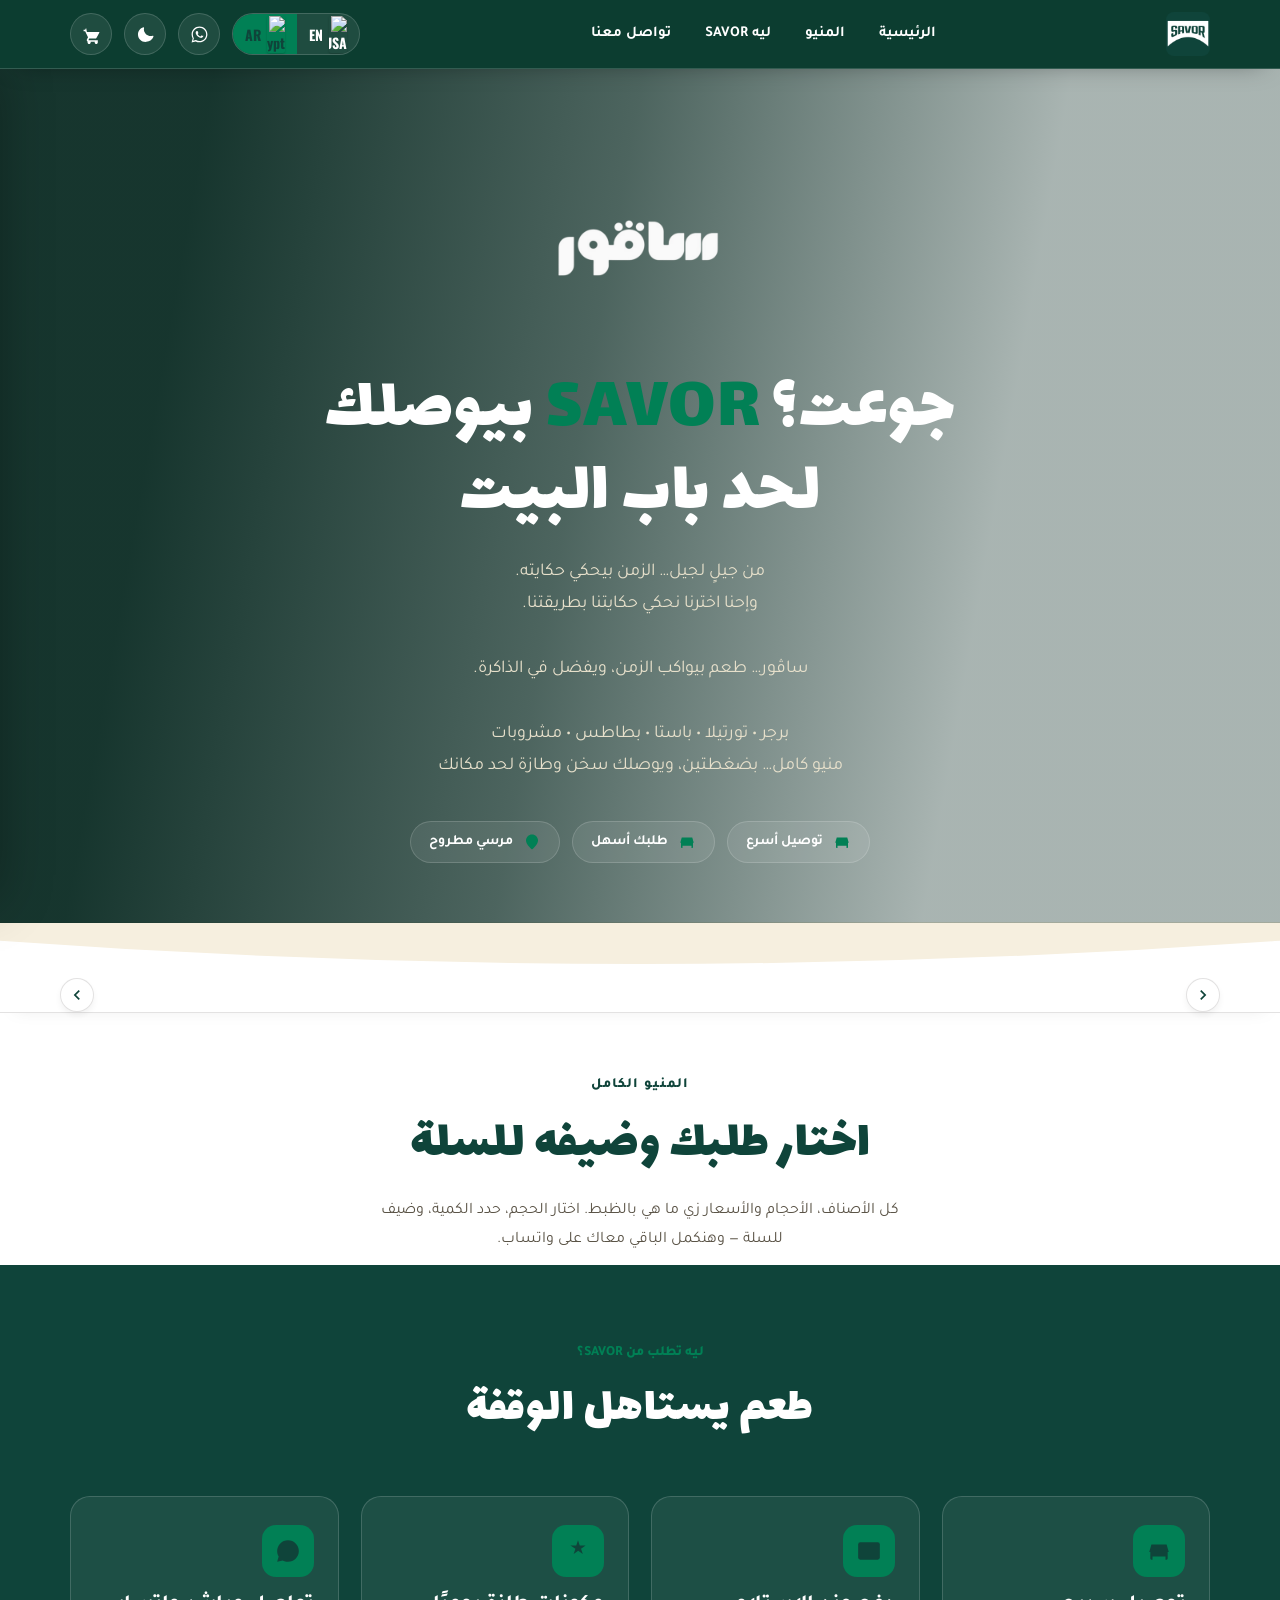
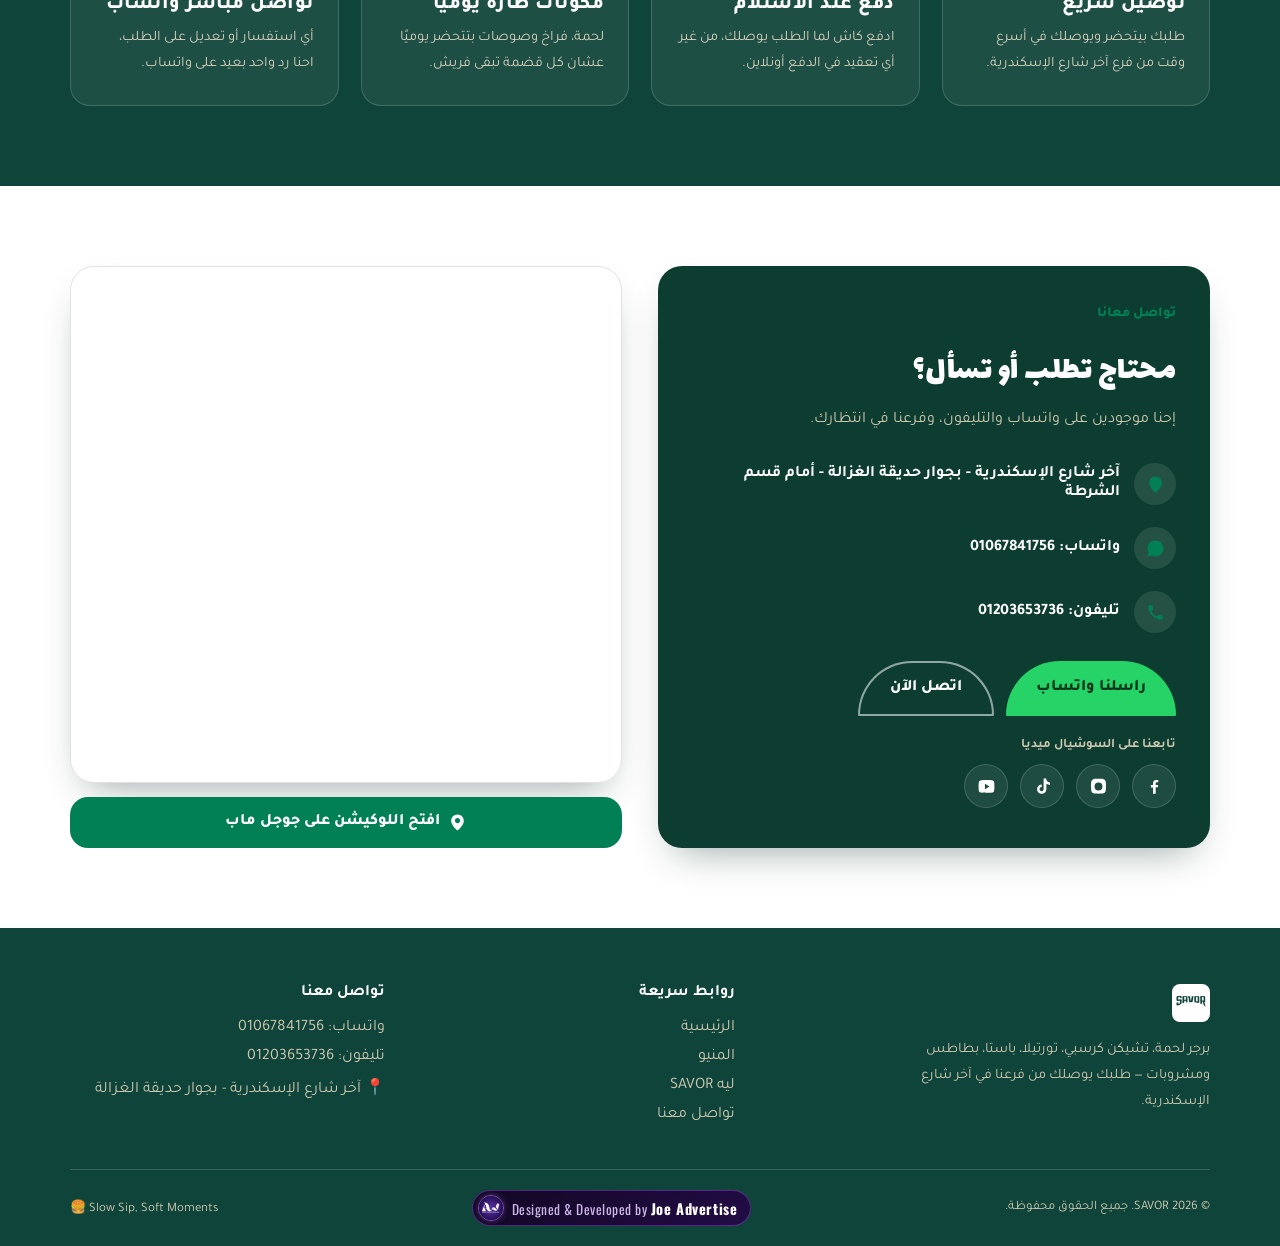
==== commit 54ca3c27: "Add files via upload" ====
--- a/index.html
+++ b/index.html
@@ -1,1447 +1,54 @@
 <!DOCTYPE html>
 <html lang="ar" dir="rtl">
 <head>
-    <meta property="og:image" content="savor.jpeg">
-<meta name="google-site-verification" content="IEElWIfKv06owi6N11uNfxBCnJGVZdqjAQLvnV1eEXI" />
-<meta property="og:type" content="website">
-<meta property="og:title" content="Savor Restaurant">
-<meta property="og:description" content="برجر لحمة، تشيكن كرسبي، تورتيلا، بطاطس ومشروبات. اطلب أونلاين بسهولة.">
-<meta property="og:image" content="https://savoregy.vercel.app/savor.jpeg">
-<meta property="og:url" content="https://savoregy.vercel.app/">
-<meta charset="UTF-8">
-<meta name="viewport" content="width=device-width, initial-scale=1.0">
-<title>مطعم ساڤور</title>
-<meta name="description" content="SAVOR - برجر لحمة، تشيكن كرسبي، تورتيلا، بطاطس ومشروبات. اطلب أونلاين بسهولة، يوصلك التوصيل لحد باب البيت.">
-<link rel="icon" href="savor.jpeg">
-<link rel="preconnect" href="https://fonts.googleapis.com">
-<link href="https://fonts.googleapis.com/css2?family=Lalezar&family=Tajawal:wght@300;400;500;700;800;900&family=Oswald:wght@400;500;600;700&display=swap" rel="stylesheet">
-<style> 
-.drawer, 
-.overlay-bg, 
-.modal {
-    top: 68px !important;
-}
-.lang-pill {
-  display: flex;
-  align-items: center;
-  background: rgba(255, 255, 255, 0.08);
-  border: 1px solid var(--line-light);
-  border-radius: 999px;
-  overflow: hidden;
-  height: 42px; 
-}
-
-.lang-pill a {
-  display: flex;
-  align-items: center;
-  gap: 4px;
-  padding: 0 12px;
-  height: 100%;
-  font-family: 'Oswald', 'Tajawal', sans-serif;
-  font-size: 14px;
-  font-weight: 700;
-  color: var(--cream);
-  text-decoration: none;
-  transition: background 0.2s ease, color 0.2s ease;
-}
-.lang-pill a img {
-  width: 18px; 
-  height: auto;
-  border-radius: 2px; /* حواف ناعمة بسيطة للعلم */
-  box-shadow: 0 1px 2px rgba(0,0,0,0.2); /* ضل خفيف عشان يبرز العلم */
-}
-
-@media (max-width: 520px) {
-  .lang-pill a img {
-    width: 15px; 
-  }
-}
-.lang-pill a.active {
-  background: var(--gold);
-  color: var(--green-deep);
-  pointer-events: none; 
-}
-
-.lang-pill a:hover:not(.active) {
-  background: rgba(255, 255, 255, 0.15);
-}
-.lang-pill span {
-  font-size: 16px; 
-}
-
-body.dark-mode .lang-pill {
-  border-color: #333333;
-}
-body.dark-mode .lang-pill a.active {
-  background: var(--gold);
-  color: var(--green-deep);
-}
-body.dark-mode .lang-pill a:not(.active) {
-  color: #ffffff;
-}
-
-@media (max-width: 520px) {
-  @media (max-width: 520px) {
-  /* تصغير المسافات والأزرار الدائرية عشان الشاشة تكفي */
-  .nav-actions { gap: 6px !important; }
-  .icon-btn { width: 34px !important; height: 34px !important; }
-  .icon-btn svg { width: 16px !important; height: 16px !important; }
-  
-  /* تصغير زرار اللغة */
-  .lang-pill { height: 34px !important; }
-  .lang-pill a { padding: 0 8px !important; font-size: 12px !important; gap: 4px !important; }
-  
-  /* تصغير اللوجو سنة بسيطة */
-  .brand img { height: 36px !important; }
-}
-  .lang-pill a {
-    padding: 0 8px;
-    font-size: 13px;
-    gap: 4px;
-  }
-  .lang-pill span {
-    font-size: 14px;
-  }
-}
-.big-order-types {
-  display: grid !important;
-  grid-template-columns: repeat(3, 1fr) !important;
-  gap: 12px !important;
-  width: 100% !important;
-}
-.big-ot-card {
-  background: var(--cream-2) !important;
-  border: 2px solid var(--line) !important;
-  border-radius: 18px !important;
-  padding: 20px 5px !important;
-  cursor: pointer !important;
-  display: flex !important;
-  flex-direction: column !important;
-  align-items: center !important;
-  justify-content: center !important;
-  gap: 12px !important;
-  transition: all 0.3s ease !important;
-  overflow: hidden !important;
-  position: relative !important;
-}
-.big-ot-card:hover {
-  border-color: var(--gold) !important;
-  transform: translateY(-5px) !important;
-  box-shadow: 0 10px 25px rgba(1, 128, 85, 0.15) !important;
-}
-body.dark-mode .big-ot-card {
-  background: #1a1a1a !important;
-  border-color: #333 !important;
-}
-body.dark-mode .big-ot-card:hover {
-  border-color: var(--gold) !important;
-}
-.bot-icon-wrap {
-  height: 60px !important; /* مساحة أكبر للصور */
-  display: flex !important;
-  align-items: center !important;
-  justify-content: center !important;
-}
-.bot-icon {
-  width: 55px !important;
-  height: 55px !important;
-  object-fit: contain;
-  display: block;
-  transform-origin: center bottom;
-  will-change: transform; /* دي بتجبر المتصفح يخلي الحركة سلسة جداً */
-}
-
-
-.big-ot-card.animating-delivery .delivery-icon {
-  animation: rideAway 0.75s ease-in-out forwards !important;
-}
-@keyframes rideAway {
-  0% { transform: translateX(0) rotate(0); }
-  30% { transform: translateX(10px) rotate(15deg); }
-  100% { transform: translateX(-150px) rotate(15deg); opacity: 0; }
-}
-
-.big-ot-card.animating-takeaway .takeaway-icon {
-  animation: grabBag 0.75s ease-in-out forwards !important;
-}
-@keyframes grabBag {
-  0% { transform: scale(1) translateY(0); }
-  40% { transform: scale(1.15) translateY(-12px); }
-  100% { transform: scale(0.5) translateY(-50px); opacity: 0; }
-}
-
-.big-ot-card.animating-dinein .dinein-icon {
-  animation: servePlate 0.75s ease-in-out forwards !important;
-}
-@keyframes servePlate {
-  0% { transform: scale(1); }
-  40% { transform: scale(1.3) rotate(15deg); }
-  70% { transform: scale(1.3) rotate(-15deg); }
-  100% { transform: scale(1) rotate(0); opacity: 0; }
-}
-/* 🌟 تنسيق زرار الرجوع الشيك 🌟 */
-.back-btn {
-  background: rgba(1, 128, 85, 0.1); color: var(--gold); border: none; width: 40px; height: 40px;
-  border-radius: 12px; display: flex; align-items: center; justify-content: center; cursor: pointer;
-  transition: all 0.2s ease; padding: 0;
-}
-.back-btn:hover { background: var(--gold); color: #ffffff; transform: translateX(4px); }
-body.dark-mode .back-btn { background: rgba(255, 255, 255, 0.08); }
-body.dark-mode .back-btn:hover { background: var(--gold); color: var(--green-deep); }
-#menuScrollTopBtn {
-  position: fixed;
-  bottom: 90px; 
-  left: 20px;  
-  z-index: 60;
-  width: 48px;
-  height: 48px;
-  border-radius: 50%;
-  background: #018055 !important;
-  color: #ffffff !important;
-  border: 2px solid rgba(255, 255, 255, 0.3);
-  opacity: 0;
-  pointer-events: none;
-  align-items: center;
-  justify-content: center;
-  box-shadow: 0 10px 25px -8px rgba(0, 0, 0, 0.4);
-  cursor: pointer;
-  transition: transform 0.25s, background 0.25s;
-}
-
-#menuScrollTopBtn.show {
-  opacity: 1;
-  pointer-events: auto;
-  display: flex !important;
-}
-
-#menuScrollTopBtn:hover {
-  transform: scale(1.1);
-  background: #02a36f !important;
-}
-
-#menuScrollTopBtn svg {
-  width: 22px;
-  height: 22px;
-  fill: currentColor;
-}
-  .pm-qty-stepper {
-    user-select: none;
-    -webkit-user-select: none; /* لدعم سفاري وآيفون */
-}
-.hero-inner p.lead {
-  margin-bottom: 24px !important; 
-}
-.trust-strip {
-  position: relative;
-  z-index: 2;
-  margin-top: 15px !important; 
-  display: flex;
-  flex-wrap: wrap;
-  justify-content: center !important; 
-  align-items: center;
-  text-align: center;
-  gap: 12px;
-  animation: fadeUp .9s .3s ease both;
-}
-body.dark-mode #pmItemNotes {
-  border-color: #333333;
-  color: #ffffff;
-  background: #1a1a1a;
-}
-.pm-qty-stepper, .qty-stepper, .pm-qty-stepper span, .qty-stepper span {
-    user-select: none !important;
-    -webkit-user-select: none !important;
-    touch-action: manipulation !important;
-}
-.pm-qty-stepper span, .qty-stepper span {
-    width: 32px !important; 
-    text-align: center;
-    display: inline-block;
-}
-.pm-qty-stepper button, .qty-stepper button {
-  transform: translateZ(0);
-    cursor: pointer;
-    touch-action: manipulation !important;
-    -webkit-tap-highlight-color: transparent !important;
-    outline: none;
-    user-select: none !important;
-    -webkit-user-select: none !important;
-    transition: background 0.1s ease, transform 0.1s;
-    position: relative;
-}
-.btn {
-  display: inline-flex; 
-  align-items: center; 
-  gap: 10px; 
-  padding: 16px 30px; 
-  border-radius: var(--arch);
-  font-weight: 800; 
-  font-size: 16px; 
-  border: none; 
-  transition: transform .22s, box-shadow .22s, background .22s;
-  
-  /* الإضافات الجديدة لحل مشاكل الـ Touch */
-  cursor: pointer;
-  touch-action: manipulation;
-  -webkit-tap-highlight-color: transparent;
-  -webkit-user-select: none;
-  user-select: none;
-}
-
-/* تأثير الاستجابة الفورية عند اللمس (Feedback) */
-.btn:active {
-  transform: scale(0.96) !important;
-}
-.pm-qty-stepper button:active, .qty-stepper button:active {
-    background: #cce8dd !important; 
-transform: scale(0.97) !important;
-}
-
-.pm-qty-stepper { width: 130px !important; padding: 6px !important; }
-.pm-qty-stepper button { width: 42px !important; height: 42px !important; font-size: 24px !important; }
-@media (hover: hover) {
-    .pm-qty-stepper button:hover {
-    }
-}
-  .fab-stack {
-  transition: opacity 0.3s ease, pointer-events 0s !important;
-}
-  @media (max-width: 900px) {
-  .fab.top {
-    display: none !important;
-  }
-}
-@media (max-width: 900px) {
-  .fab-stack {
-    bottom: 90px !important; /* مسافة أعلى من ارتفاع شريط السلة */
-  }
-}
-#checkoutBtn {
-  color: #ffffff !important;
-}
-  /* ─── تنسيق كروت المنتجات المبدئي قبل الظهور ─── */
-.item-card {
-  opacity: 0;
-  transform: translateY(40px);
-  transition: opacity 0.6s ease, transform 0.6s cubic-bezier(0.2, 0.8, 0.2, 1), box-shadow 0.25s, border-color 0.25s;
-}
-
-/* ─── تأثير ظهور الكارت عند وصوله للشاشة ─── */
-.item-card.fade-up-active {
-  opacity: 1;
-  transform: translateY(0);
-}
-  /* 1. حل مشكلة اختفاء التثبيت في الـ Body */
-body {
-    overflow-x: clip !important; /* استخدم clip بدلاً من hidden عشان التثبيت يشتغل */
-}
-
-.catnav-wrap {
-  position: -webkit-sticky !important;
-  position: sticky !important;
-  top: 68px !important;
-  z-index: 50 !important;
-  background: var(--paper);
-}
-/* 3. ضمان التثبيت في الشاشات الصغيرة (الموبايل) */
-@media (max-width: 900px) {
-    .catnav-wrap {
-        top: 68px !important; /* التأكيد على نفس المسافة في الموبايل */
-    }
-}
-  /* تنسيق زر اطلب الآن في الوضع الليلي ليصبح واضحاً */
-body.dark-mode .item-card .add-btn {
-  background: #018055 !important; /* لون خلفية واضح ومميز (أو يمكنك جعله أبيض صريح #ffffff) */
-  color: #ffffff !important;      /* لون النص أبيض بالكامل لضمان أقصى درجات الوضوح */
-  border: 1px solid rgba(255, 255, 255, 0.2);
-}
-
-body.dark-mode .item-card .add-btn:hover {
-  background: #02a36f !important;
-}
-  /* تنسيق خانة الكوبون */
-.coupon-box {
-  display: flex;
-  gap: 10px;
-  margin-bottom: 8px;
-}
-.coupon-box input {
-  flex: 1;
-  background: transparent;
-  border: 1px solid var(--line);
-  border-radius: 8px;
-  padding: 10px;
-  color: inherit;
-  font-family: inherit;
-  font-size: 14px;
-}
-.coupon-box .btn-apply {
-  background: var(--green-deep); /* خلفية باللون الأخضر الغامق */
-  border: 1px solid var(--green-deep); /* حدود متناسقة */
-  color: #f6f7f6; /* لون النص أبيض واضح */
-  border-radius: 8px;
-  padding: 0 16px;
-  font-weight: 700;
-  cursor: pointer;
-  transition: 0.2s;
-}
-.coupon-msg {
-  font-size: 12px;
-  margin-bottom: 16px;
-  min-height: 18px;
-}
-.coupon-msg.success { color: #25D366; }
-.coupon-msg.error { color: #c33a28; }
-
-/* تنسيق ملخص الفاتورة */
-.bill-summary {
-  display: flex;
-  flex-direction: column;
-  gap: 8px;
-  font-size: 14px;
-  color: #8a8272;
-}
-.bill-row {
-  display: flex;
-  justify-content: space-between;
-  align-items: center;
-}
-.discount-row { color: #25D366; }
-.bill-divider {
-  border: none;
-  border-top: 1px solid var(--line);
-  margin: 14px 0;
-}
-
-/* تظبيط الألوان في الوضع الليلي */
-body.dark-mode .coupon-box input {
-  border-color: #333;
-  color: #fff;
-}
-body.dark-mode .bill-summary {
-  color: #cfc8b0;
-}
-body.dark-mode .bill-divider {
-  border-top-color: #333;
-}
-@media (max-width: 900px) {
-  .topbar { display: none; }
-  nav.links { display: none !important; } 
-  .burger-toggle { display: flex; }
-  .catnav-wrap { top: 68px; }
-  .sticky-cart { display: flex; }
-}
-  .burger-toggle { display: flex; }
-  
-  /* التعديل هنا: 68 بيكسل هو ارتفاع الهيدر تقريباً عشان يلزق تحته مباشرة */
-  .catnav-wrap { 
-    top: 68px; 
-  }
-  
-  .sticky-cart { display: flex; }
-
-  /* إزالة الخلفية القديمة من الهيرو */
-.hero {
-  background: none !important;
-}
-/* 1. إلغاء التوهج الأصفر من تحت الأزرار (مثل زرار السلة) */
-.btn-gold,
-body.dark-mode .btn-gold {
-    box-shadow: none !important;
-}
-
-/* 2. إلغاء التوهج الأصفر الدائري من خلفية الهيرو وقسم (ليه SAVOR) */
-.hero::after,
-.why::before,
-body.dark-mode .hero::after,
-body.dark-mode .why::before {
-    background: none !important;
-    display: none !important;
-}
-/* تنسيق فيديو الخلفية */
-.hero-video {
-  position: absolute;
-  top: 0;
-  left: 0;
-  width: 100%;
-  height: 100%;
-  object-fit: cover; /* لضمان ملء الشاشة بالكامل بدون تشوه */
-  z-index: 0;
-}
-
-/* طبقة التدرج اللوني فوق الفيديو (نفس ألوانك القديمة) */
-.hero-overlay {
-  position: absolute;
-  top: 0;
-  left: 0;
-  width: 100%;
-  height: 100%;
-  background: linear-gradient(100deg, rgba(8,41,33,.94) 15%, rgba(8,41,33,.72) 45%, rgba(8,41,33,.35) 75%);
-  z-index: 1;
-}
-
-.hero-inner {
-  position: relative;
-  z-index: 2;
-  padding: 80px 24px 60px; 
-  display: flex;
-  flex-direction: column;
-  align-items: center;
-  text-align: center; /* توسيط النصوص */
-}
-
-/* توسيط الأزرار جنب بعض أو تحت بعض في الموبايل */
-.hero-ctas {
-  display: flex;
-  gap: 16px;
-  flex-wrap: wrap;
-  justify-content: center; 
-  animation: fadeUp .8s .2s ease both;
-}
-  body.dark-mode {
-  --paper: #121212;
-  --ink: #fbf7ee;
-  --cream: #1e1e1e;
-  --cream-2: #2c2c2c;
-  --line: rgba(255, 255, 255, 0.12);
-  --shadow: 0 18px 40px -18px rgba(0, 0, 0, 0.8);
-}
-/* تغيير لون العناوين وأسماء المنتجات الأساسية */
-body.dark-mode .item-name,
-body.dark-mode .menu-intro h2,
-body.dark-mode .pm-title,
-body.dark-mode .pm-section-title,
-body.dark-mode .drawer-head h3,
-body.dark-mode .modal-card h3,
-body.dark-mode .cart-row .cr-name,
-body.dark-mode .total-row,
-body.dark-mode .field label,
-body.dark-mode .qty-stepper button {
-    color: #00ffaa; /* ده لون أخضر فاتح مريح للعين، لو عايزة أبيض صريح خليه #ffffff */
-}
-
-/* تغيير لون النصوص الفرعية والملاحظات عشان تكون مقروءة */
-body.dark-mode .menu-intro p,
-body.dark-mode .price-tag small,
-body.dark-mode .pm-vendor,
-body.dark-mode .pm-size-price,
-body.dark-mode .cart-row .cr-size,
-body.dark-mode .modal-card p.hint {
-    color: #00ffaa; /* لون بيج فاتح مناسب للوضع الليلي */
-}
-/* 1. إصلاح ألوان السعر في كروت المنتجات الخارجية */
-body.dark-mode .price-tag {
-    color: #e7d8d8 !important;
-}
-body.dark-mode .price-tag span {
-    color: #ff8a75 !important; /* درجة أحمر فاتحة تليق مع الدارك مود */
-}
-
-/* 2. إصلاح خلفية الصورة وزر الإغلاق في نافذة المنتج (Modal) */
-body.dark-mode .pm-img-wrap {
-    background: #1a1a1a; /* تغيير الخلفية البيضاء المزعجة */
-}
-body.dark-mode .pm-close {
-    background: rgba(0, 0, 0, 0.7);
-    color: #fff;
-}
-
-/* 3. إصلاح ألوان السعر داخل نافذة المنتج */
-body.dark-mode .pm-start-price {
-    color: #018055 !important;
-}
-
-/* 4. إصلاح ألوان أزرار التحكم في الكمية (+ و -) */
-body.dark-mode .pm-qty-stepper button {
-    background:#018055;
-    color: #ffffff;
-}
-body.dark-mode .pm-qty-stepper span {
-    color: #ffffff;
-}
-
-/* 5. إصلاح زر الإضافة للسلة */
-body.dark-mode .pm-add-btn {
-    background: #12503f; /* أخضر زاهي عشان يظهر في الخلفية الغامقة */
-    color: #ffffff !important;
-}
-/* 1. ألوان خلفية الـ Navbar والشريط العلوي في الوضع الليلي */
-body.dark-mode header.site {
-    background: #1a1a1a;
-    border-bottom-color: #333333;
-}
-body.dark-mode .topbar {
-    background: #121212;
-    border-bottom: 1px solid #333333;
-}
-
-
-/* 2. إظهار النصوص والأيقونات (اللوجو، اللينكات، وأزرار الأيقونات) */
-body.dark-mode .brand .word,
-body.dark-mode nav.links a,
-body.dark-mode .icon-btn,
-body.dark-mode .brand .word span {
-    color: #ffffff; /* لون أبيض عشان يوضح على الخلفية الغامقة */
-}
-
-/* 3. شريط تصنيفات المنيو (Category Quick Nav) */
-body.dark-mode .catnav-wrap {
-    background: #121212;
-    border-bottom-color: #333333;
-}
-body.dark-mode .catnav button {
-    background: #1a1a1a;
-    color: #ffffff;
-    border-color: #333333;
-}
-body.dark-mode .catnav button.active {
-    background: var(--gold);
-    color: var(--green-deep);
-}
-
-/* 4. قائمة الموبايل الجانبية (Mobile Menu) */
-body.dark-mode .mobile-menu {
-    background: #121212;
-}
-body.dark-mode .mobile-menu a.mm-link,
-body.dark-mode .mobile-menu .brand .word {
-    color: #ffffff !important;
-    border-bottom-color: #333333;
-}
-body.dark-mode #mmCloseBtn svg {
-    fill: #ffffff;
-}
-
-/* 5. شريط السلة السفلي في الموبايل (Sticky Cart) */
-body.dark-mode .sticky-cart {
-    background: #018055;
-    color: #ffffff;
-    border-top: 1px solid #333333;
-}
-.hero {
-  background:
-    /* قم بتغيير الأرقام هنا لتغيير اللون ودرجة الشفافية */
-    linear-gradient(100deg, rgba(8,41,33,.94) 15%, rgba(8,41,33,.72) 45%, rgba(8,41,33,.35) 75%),
-    url('assets/beefburger.jpg') center 38% / cover no-repeat;
-}
-.cat-banner .overlay {
-  /* قم بتغيير الأرقام هنا للتحكم في تدرج لون القسم */
-  background: linear-gradient(90deg, rgba(8,41,33,.92) 30%, rgba(124, 151, 144, 0.35) 85%);
-}
-/* 1. إظهار نصوص القسم الرئيسي (الهيدر) باللون الأبيض */
-body.dark-mode .hero,
-body.dark-mode .hero h1,
-body.dark-mode .hero p.lead {
-    color: #ffffff !important;
-}
-
-/* 2. إظهار نصوص بانرات الأقسام (مثل المشروبات) باللون الأبيض */
-body.dark-mode .cat-banner-content,
-body.dark-mode .cat-banner-content h3 {
-    color: #ffffff !important;
-}
-
-/* 3. إظهار نصوص الأزرار المفرغة باللون الأبيض */
-body.dark-mode .btn-outline {
-    color: #ffffff !important;
-    border-color: rgba(255, 255, 255, 0.55);
-}
-
-/* 4. إظهار نصوص قسم (ليه SAVOR) وقسم (تواصل معنا) باللون الأبيض */
-body.dark-mode .why,
-body.dark-mode .why-card h3,
-body.dark-mode .contact-card,
-body.dark-mode .contact-card h2 {
-    color: #ffffff !important;
-}
-/* 1. تبييض نصوص الفوتر بالكامل في الوضع الليلي */
-body.dark-mode footer.site,
-body.dark-mode footer.site p,
-body.dark-mode footer.site h4,
-body.dark-mode footer.site ul a,
-body.dark-mode .footer-brand span,
-body.dark-mode .bottom-bar span {
-    color: #ffffff !important;
-}
-
-/* 2. تبييض لون النص والأيقونة لزرار "شوف المنيو" في الهيدر */
-body.dark-mode .hero-ctas .btn {
-    color: #ffffff !important;
-}
-
-body.dark-mode .hero-ctas .btn svg {
-    fill: #ffffff !important;
-}
-/* تغيير التوهج حول الأزرار الذهبية */
-body.dark-mode .btn-gold {
-    box-shadow: 0 14px 30px -12px #0f443a !important;
-}
-
-/* تغيير التوهج في خلفية القسم الرئيسي وقسم (ليه SAVOR) */
-body.dark-mode .hero::after,
-body.dark-mode .why::before {
-    background: radial-gradient(circle, rgba(15, 68, 58, 0.5), transparent 65%) !important;
-}
-/* إظهار السعر وتفاصيل الحجم بوضوح */
-body.dark-mode .cart-row .cr-price {
-    color: #fff9f8 !important;
-}
-body.dark-mode .cart-row .cr-size {
-    color: #cfc8b0 !important;
-}
-
-/* إصلاح ألوان أزرار التحكم في الكمية داخل السلة */
-body.dark-mode .qty-stepper .qty-val {
-    color: #ffffff !important;
-}
-body.dark-mode .drawer-body .qty-stepper button {
-    background: #333333;
-    color: #ffffff;
-}
-
-/* إصلاح زر الحذف (X) ليكون واضحاً */
-body.dark-mode .cr-remove {
-    background: #333333;
-    color: #fffdfd;
-}
-
-/* تبييض نص زر إتمام الطلب */
-body.dark-mode #checkoutBtn {
-    color: #ffffff !important;
-}
-/* 1. توضيح زرار الإغلاق (X) ليكون بخلفية فاتحة قليلاً وأيقونة بيضاء */
-body.dark-mode .modal-close,
-body.dark-mode #cartCloseBtn {
-    background: rgba(255, 255, 255, 0.15) !important;
-}
-body.dark-mode .modal-close svg,
-body.dark-mode #cartCloseBtn svg {
-    fill: #ffffff !important;
-}
-
-/* 2. إجبار نص إجمالي السعر (الأرقام) على الظهور باللون الأبيض */
-body.dark-mode .total-row b,
-body.dark-mode #cartTotal {
-    color: #ffffff !important;
-}
-/* توضيح نص زرار السلة في الموبايل */
-#stickyCartBtn {
-    color: #ffffff !important;
-}
-/* 1. الوضع المضيء (العادي): النصوص باللون الأبيض */
-.hero-ctas .btn {
-    color: #ffffff !important;
-}
-.hero-ctas .btn svg {
-    fill: #ffffff !important;
-}
-
-/* 2. الوضع الليلي: النصوص باللون الأخضر */
-/* زرار "شوف المنيو" (خلفيته غامقة) ياخد نص أخضر فاتح زاهي */
-body.dark-mode .hero-ctas .btn-gold,
-body.dark-mode .hero-ctas .btn-dark {
-    color: #25D366 !important;
-}
-body.dark-mode .hero-ctas .btn-gold svg,
-body.dark-mode .hero-ctas .btn-dark svg {
-    fill: #25D366 !important;
-}
-
-/* زرار "واتساب" (خلفيته خضراء فاتحة) ياخد نص أخضر غامق عشان يكون مقروء */
-body.dark-mode .hero-ctas .btn-whatsapp {
-    color: #082921 !important; 
-}
-body.dark-mode .hero-ctas .btn-whatsapp svg {
-    fill: #082921 !important;
-}
-  :root{
-    --green-deep:#0f443a;
-    --green:#0c3d30;
-    --green-mid:#12503f;
-    --cream:#ffffff;
-    --cream-2:#ffffff;
-    --gold:#018055;
-    --gold-2:#018055;
-    --tomato:#0f443a;
-    --ink:#1c1712;
-    --paper:#ffffff;
-    --line:rgba(28,23,18,.12);
-    --line-light:rgba(255,255,255,.16);
-    --shadow:0 18px 40px -18px rgba(8,41,33,.45);
-    --radius:18px;
-    --arch: 999px 999px 18px 18px;
-  }
-  *{box-sizing:border-box;}
-  html{scroll-behavior:smooth; scroll-padding-top:120px;}
-  body{
-    margin:0;
-    background:var(--paper);
-    color:var(--ink);
-    font-family:'Tajawal',sans-serif;
-    -webkit-font-smoothing:antialiased;
-    overflow-x:hidden;
-  }
-  h1,h2,h3,.display{font-family:'Lalezar',sans-serif; font-weight:400; letter-spacing:.5px;}
-  .en{font-family:'Oswald',sans-serif; letter-spacing:.06em; text-transform:uppercase;}
-  img{max-width:100%; display:block;}
-  a{color:inherit; text-decoration:none;}
-  button{font-family:inherit; cursor:pointer;}
-  .container{max-width:1180px; margin:0 auto; padding:0 20px;}
-  ::selection{background:var(--gold); color:var(--green-deep);}
-
-  @media (prefers-reduced-motion: reduce){
-    *{animation:none !important; transition:none !important;}
-  }
-
-  /* ---------- Top bar ---------- */
-  .topbar{
-    background:var(--green-deep); color:#e9e2cc; font-size:13px;
-    display:flex; align-items:center; justify-content:space-between;
-    padding:8px 0; position:relative; z-index:60;
-  }
-  .topbar .container{display:flex; align-items:center; justify-content:space-between; flex-wrap:wrap; gap:8px;}
-  .topbar-links{display:flex; gap:18px; align-items:center;}
-  .topbar-links a{display:flex; align-items:center; gap:6px; opacity:.9; transition:opacity .2s;}
-  .topbar-links a:hover{opacity:1; color:var(--gold-2);}
-  .topbar-social{display:flex; gap:12px;}
-  .topbar-social a{width:26px;height:26px;border-radius:50%;background:rgba(255,255,255,.08);display:flex;align-items:center;justify-content:center; transition:background .2s, transform .2s;}
-  .topbar-social a:hover{background:var(--gold); color:var(--green-deep); transform:translateY(-2px);}
-  .topbar svg{width:14px; height:14px; fill:currentColor;}
-
-  /* ---------- Header ---------- */
-  header.site {
-  position: fixed !important;
-  top: 0 !important;
-  left: 0 !important;
-  width: 100% !important;
-  z-index: 1000 !important;
-  background: var(--green) !important;
-}
-.nav-wrap {
-  display: flex !important;
-  align-items: center !important;
-  justify-content: space-between !important;
-  padding: 12px 20px;
-  width: 100%;
-  gap: 20px; /* مسافة أمان بتضمن إن مفيش حاجة تلزق في التانية */
-}
-  .brand{display:flex; align-items:center; gap:10px;}
-  .brand img{height:44px; width:auto; border-radius:8px;}
-  .brand .word{font-family:'Lalezar',sans-serif; font-size:26px; color:var(--cream); line-height:1;}
-  .brand .word span{color:var(--gold-2);}
-nav.links {
-  display: flex;
-  gap: 30px;
-  align-items: center;
-  justify-content: center;
-  flex: 1; 
-}
- nav.links a{color:var(--cream); font-weight:700; font-size:15px; position:relative; padding:6px 2px;}
-  nav.links a::after{content:"";position:absolute; right:0; bottom:-2px; width:0; height:2px; background:var(--gold); transition:width .25s;}
-  nav.links a:hover::after{width:100%;}
-.nav-actions {
-  display: flex;
-  align-items: center;
-  gap: 12px;
-  flex-shrink: 0; 
-}
-.brand {
-  flex-shrink: 0;
-}
-  .icon-btn{
-    display:flex; align-items:center; justify-content:center;
-    width:42px; height:42px; border-radius:50%;
-    background:rgba(255,255,255,.08); color:var(--cream); border:1px solid var(--line-light);
-    transition:background .2s, transform .2s;
-  }
-  .icon-btn:hover{background:var(--gold); color:var(--green-deep); transform:translateY(-2px);}
-  .icon-btn svg{width:19px; height:19px; fill:currentColor;}
-  .cart-btn{position:relative;}
-  .cart-count{
-    position:absolute; top:-6px; left:-6px; background:var(--tomato); color:#fff;
-    font-family:'Oswald',sans-serif; font-size:11px; min-width:20px; height:20px; border-radius:50%;
-    display:flex; align-items:center; justify-content:center; padding:0 4px; border:2px solid var(--green);
-  }
-  .burger-toggle{display:none;}
-
-  /* Mobile nav */
-  .mobile-menu{
-    position:fixed; inset:0; background:var(--green-deep); z-index:80;
-    transform:translateY(-100%); transition:transform .35s ease;
-    display:flex; flex-direction:column; padding:26px 22px;
-  }
-  .mobile-menu.open{transform:translateY(0);}
-  .mobile-menu .mm-top{display:flex; justify-content:space-between; align-items:center; margin-bottom:40px;}
-  .mobile-menu a.mm-link{color:var(--cream); font-size:24px; font-family:'Lalezar',sans-serif; padding:14px 0; border-bottom:1px solid var(--line-light);}
-  .mobile-menu .mm-contact{margin-top:auto; display:flex; flex-direction:column; gap:14px;}
-  .mm-btn{display:flex; align-items:center; gap:10px; justify-content:center; padding:14px; border-radius:14px; font-weight:700;}
-
-  /* ---------- Hero ---------- */
-  .hero{
-    position:relative; min-height:88vh; display:flex; align-items:center;
-    background:
-      linear-gradient(100deg, rgba(8,41,33,.94) 15%, rgba(8,41,33,.72) 45%, rgba(8,41,33,.35) 75%),
-      url('assets/beefburger.jpg') center 38% / cover no-repeat;
-    color:var(--cream); overflow:hidden;
-  }
-  .hero::before{
-    content:""; position:absolute; inset:0;
-    background-image: radial-gradient(rgba(255,255,255,.10) 1.6px, transparent 1.6px);
-    background-size:26px 26px; opacity:.35; pointer-events:none;
-  }
-  .hero::after{
-    content:""; position:absolute; right:-10%; bottom:-30%; width:60%; height:140%;
-    border-radius:50%; background:radial-gradient(circle, rgba(226,165,48,.16), transparent 65%);
-    pointer-events:none;
-  }
-  .hero-inner{position:relative; z-index:2; padding:80px 0 60px;}
-  .eyebrow{
-    display:inline-flex; align-items:center; gap:8px; background:rgba(226,165,48,.15);
-    border:1px solid rgba(226,165,48,.5); color:var(--gold-2); padding:7px 16px; border-radius:999px;
-    font-size:13px; font-weight:700; margin-bottom:22px; animation:fadeUp .7s ease both;
-  }
-  .hero h1{
-    font-size:clamp(40px,6vw,74px); line-height:1.12; margin:0 0 20px; max-width:820px;
-    animation:fadeUp .8s .05s ease both;
-  }
-  .hero h1 .accent{color:var(--gold-2);}
-.hero p.lead {
-  font-size: 18px;
-  line-height: 1.8;
-  max-width: 600px;
-  color: #e7e0cb;
-  margin: 0 auto 34px auto; 
-  padding: 0 15px; 
-  animation: fadeUp .8s .12s ease both;
-}
-  .hero-ctas{display:flex; gap:16px; flex-wrap:wrap; animation:fadeUp .8s .2s ease both;}
-  .btn{
-    display:inline-flex; align-items:center; gap:10px; padding:16px 30px; border-radius:var(--arch);
-    font-weight:800; font-size:16px; border:none; transition:transform .22s, box-shadow .22s, background .22s;
-  }
-  .btn svg{width:19px; height:19px; fill:currentColor;}
-  .btn-gold{background:var(--gold); color:var(--green-deep); box-shadow:0 14px 30px -12px rgba(226,165,48,.6);}
-  .btn-outline{background:transparent; color:var(--cream); border:2px solid rgba(255,255,255,.55);}
-  .btn-whatsapp{background:#25D366; color:#04361c;}
-  .btn-dark{background:var(--green-deep); color:var(--cream);}
-  .btn-block{width:100%; justify-content:center;}
-@media (hover: hover) {
-  .btn-gold:hover { background: var(--gold-2); transform: translateY(-3px); }
-  .btn-outline:hover { background: rgba(255,255,255,.12); transform: translateY(-3px); }
-  .btn-whatsapp:hover { background: #2fe377; transform: translateY(-3px); }
-  .btn-dark:hover { background: var(--green-mid); transform: translateY(-3px); }
-  .add-btn:hover { background: var(--green-mid); transform: translateY(-2px); }
-}
-  @keyframes fadeUp{from{opacity:0; transform:translateY(22px);} to{opacity:1; transform:translateY(0);}}
-
- .trust-strip{
-  position:relative; z-index:2; margin-top:56px; display:flex; flex-wrap:wrap; justify-content:center; gap:14px;
-  animation:fadeUp .9s .3s ease both;
-}
-  .trust-chip{
-    display:flex; align-items:center; gap:10px; background:rgba(255,255,255,.08);
-    border:1px solid var(--line-light); padding:11px 18px; border-radius:999px; font-size:14px; font-weight:700;
-    backdrop-filter:blur(4px);
-  }
-  .trust-chip svg{width:18px;height:18px;fill:var(--gold-2);}
-
-  /* Arch divider signature element */
-  .arch-divider{position:relative; height:56px; margin-top:-1px;}
-  .arch-divider svg{width:100%; height:100%; display:block;}
-
-  /* ---------- Category quick nav ---------- */
-  .catnav-wrap{
-    position:sticky; top:68px; z-index:40; background:var(--paper);
-    border-bottom:1px solid var(--line); box-shadow:0 8px 18px -16px rgba(0,0,0,.4);
-  }
-  .catnav{
-    display:flex; gap:10px; overflow-x:auto; padding:14px 5px; scrollbar-width:none;
-    scroll-behavior: smooth; /* ده اللي بيعمل الحركة السلسة */
-    flex: 1; /* عشان الشريط ياخد المساحة اللي بين السهمين */
-  }
-  .catnav::-webkit-scrollbar{display:none;}
-  .catnav button{
-    flex:0 0 auto; display:flex; align-items:center; gap:8px; padding:10px 18px; border-radius:999px;
-    background:var(--cream-2); border:1px solid var(--line); font-weight:700; font-size:14px; color:var(--ink);
-    transition:all .22s;
-  }
-  .catnav button .ic{font-size:17px;}
-  .catnav button:hover{border-color:var(--gold);}
-  .catnav button.active{background:var(--green); color:var(--cream); border-color:var(--green);}
-
-  /* تصميم الأسهم الجديدة */
-  .scroll-arrow {
-    background: var(--paper); border: 1px solid var(--line); color: var(--green-deep);
-    border-radius: 50%; width: 34px; height: 34px; display: flex; align-items: center; justify-content: center;
-    cursor: pointer; z-index: 41; box-shadow: 0 4px 6px rgba(0,0,0,0.05); flex-shrink: 0;
-    transition: all 0.2s;
-  }
-  .scroll-arrow:hover { background: var(--gold); color: #fff; border-color: var(--gold); transform: scale(1.05); }
-  .scroll-arrow svg { width: 22px; height: 22px; fill: currentColor; }
-  
-  /* ألوان الأسهم في الوضع الليلي */
-  body.dark-mode .scroll-arrow { background: #1a1a1a; border-color: #333; color: white; }
-  body.dark-mode .scroll-arrow:hover { background: var(--gold); color: var(--green-deep); }
-  
-  /* ---------- Menu section ---------- */
-  .menu-intro{padding:64px 0 10px; text-align:center;}
-  .menu-intro .kicker{color:var(--tomato); font-weight:800; font-size:14px; letter-spacing:.08em;}
-  .menu-intro h2{font-size:clamp(34px,4.6vw,54px); margin:8px 0 10px; color:var(--green-deep);}
-  .menu-intro p{max-width:560px; margin:0 auto; color:#5a5346; font-size:16px; line-height:1.8;}
-
-  .category-block{padding:46px 0; scroll-margin-top:150px;}
-  .category-block:nth-child(even){background:var(--cream);}
-  .cat-banner{
-    position:relative; border-radius:22px; overflow:hidden; margin-bottom:34px; min-height:150px;
-    display:flex; align-items:center; box-shadow:var(--shadow);
-    background-size:cover; background-position:center;
-  }
- .cat-banner .overlay{
-    position:absolute; inset:0; background:linear-gradient(270deg, rgba(8,41,33,.92) 30%, rgba(8,41,33,.35) 85%);
-  }
-  .cat-banner-content{position:relative; z-index:2; padding:28px 34px; color:var(--cream);}
-  .cat-banner-content .ic{font-size:34px; margin-bottom:6px; display:block;}
-  .cat-banner-content h3{font-size:clamp(26px,3.4vw,38px); margin:0 0 4px;}
-  .cat-banner-content .en{font-size:12px; color:var(--gold-2); font-weight:600;}
-
-  .items-grid{display:grid; grid-template-columns:repeat(auto-fill, minmax(270px,1fr)); gap:20px;}
-.item-card {
-  background: var(--paper); 
-  border: 1px solid var(--line); 
-  border-radius: var(--radius);
-  padding: 18px; 
-  display: flex; 
-  flex-direction: column; 
-  gap: 12px; 
-  position: relative;
-  cursor: pointer;
-  
-  /* البداية مخفية ونازلة لتحت شوية */
-  opacity: 0;
-  transform: translateY(30px);
-  
-  /* استخدام متغير --delay بيحل مشكلة تعارض المتصفحات */
-  transition: 
-    opacity 0.6s ease-out var(--delay, 0s), 
-    transform 0.6s cubic-bezier(0.2, 0.8, 0.2, 1) var(--delay, 0s), 
-    box-shadow 0.25s, 
-    border-color 0.25s;
-    
-}
-
-.item-card.visible {
-  opacity: 1;
-  transform: translateY(0);
-}
-
-.item-card:hover {
-  box-shadow: var(--shadow); 
-  border-color: rgba(23, 139, 0, 0.5);
-}
-
-  .item-card .badge{
-    position:absolute; top:-10px; right:14px; background:var(--tomato); color:#fff; font-size:11px;
-    font-weight:800; padding:5px 12px; border-radius:999px; box-shadow:0 6px 14px -6px rgba(195,58,40,.6);
-  }
-  .item-name{font-size:18px; font-weight:800; color:var(--green-deep);}
-  .size-row{display:flex; gap:8px; flex-wrap:wrap;}
-  .size-pill{
-    border:1.5px solid var(--line); background:var(--cream-2); border-radius:12px; padding:8px 6px;
-    text-align:center; min-width:56px; font-family:'Oswald',sans-serif; font-size:12px; font-weight:600;
-    color:var(--ink); transition:all .18s;
-  }
-  .size-pill b{display:block; font-family:'Tajawal',sans-serif; font-size:14px; margin-top:2px;}
-  .size-pill.active{background:var(--green); border-color:var(--green); color:var(--cream);}
-  .item-foot{display:flex; align-items:center; justify-content:space-between; margin-top:auto; gap:10px;}
-  .price-tag{font-family:'Oswald',sans-serif; font-size:20px; font-weight:700; color:var(--tomato);}
-  .price-tag small{font-size:12px; color:#8a8272; font-weight:500;}
-  .qty-stepper{display:flex; align-items:center; gap:0; border:1.5px solid var(--line); border-radius:10px; overflow:hidden;}
-  .qty-stepper button{width:30px; height:30px; background:var(--cream-2); font-size:16px; font-weight:800; color:var(--green-deep);}
-  .qty-stepper span{width:28px; text-align:center; font-weight:700;}
-  .add-row{display:flex; align-items:center; gap:10px;}
-  .add-btn{
-    flex:1; background:var(--green); color:var(--cream); border-radius:12px; padding:10px 14px;
-    font-weight:800; font-size:14px; display:flex; align-items:center; justify-content:center; gap:6px;
-    transition:background .2s, transform .2s;
-  }
-  .add-btn:hover{background:var(--green-mid); transform:translateY(-2px);}
-  .add-btn svg{width:16px;height:16px;fill:currentColor;}
-  .add-btn.added{background:var(--gold); color:var(--green-deep);}
-
-  /* ---------- Why Savor ---------- */
-  .why{padding:80px 0; background:var(--green-deep); color:var(--cream); position:relative; overflow:hidden;}
-  .why::before{content:""; position:absolute; left:-8%; top:-20%; width:45%; height:80%; border-radius:50%;
-    background:radial-gradient(circle, rgba(226,165,48,.12), transparent 65%);}
-  .why-head{text-align:center; margin-bottom:48px; position:relative; z-index:2;}
-  .why-head .kicker{color:var(--gold-2); font-weight:800; font-size:14px;}
-  .why-head h2{font-size:clamp(32px,4.4vw,50px); margin:8px 0 0;}
-  .why-grid{display:grid; grid-template-columns:repeat(auto-fit,minmax(230px,1fr)); gap:22px; position:relative; z-index:2;}
-  .why-card{
-    background:rgba(255,255,255,.06); border:1px solid var(--line-light); border-radius:20px; padding:28px 24px;
-    transition:transform .25s, background .25s;
-  }
-  .why-card:hover{transform:translateY(-6px); background:rgba(255,255,255,.1);}
-  .why-card .ic{
-    width:52px; height:52px; border-radius:14px; background:var(--gold); color:var(--green-deep);
-    display:flex; align-items:center; justify-content:center; margin-bottom:16px;
-  }
-  .why-card .ic svg{width:26px; height:26px; fill:currentColor;}
-  .why-card h3{font-size:20px; margin:0 0 8px; font-family:'Tajawal',sans-serif; font-weight:800;}
-  .why-card p{margin:0; font-size:14.5px; line-height:1.8; color:#d7d0bb;}
-
-  /* ---------- Contact / Location ---------- */
-  .contact{padding:80px 0; background:var(--paper);}
-  .contact-grid{display:grid; grid-template-columns:1fr 1fr; gap:36px; align-items:stretch;}
-  @media (max-width:860px){.contact-grid{grid-template-columns:1fr;}}
-  .contact-card{
-    background:var(--green); color:var(--cream); border-radius:24px; padding:40px 34px;
-    display:flex; flex-direction:column; gap:22px; box-shadow:var(--shadow);
-  }
-  .contact-card h2{font-size:34px; margin:0;}
-  .contact-card p.sub{color:#cfc8b0; margin:-14px 0 6px; line-height:1.8;}
-  .contact-line{display:flex; align-items:center; gap:14px; font-size:16px; font-weight:700;}
-  .contact-line .ic{
-    width:42px; height:42px; border-radius:50%; background:rgba(255,255,255,.1); display:flex;
-    align-items:center; justify-content:center; flex:0 0 auto;
-  }
-  .contact-line .ic svg{width:19px;height:19px;fill:var(--gold-2);}
-  .contact-actions{display:flex; gap:12px; flex-wrap:wrap; margin-top:6px;}
-  .social-row{display:flex; gap:12px; margin-top:6px;}
-  .social-row a{
-    width:44px; height:44px; border-radius:50%; background:rgba(255,255,255,.08); border:1px solid var(--line-light);
-    display:flex; align-items:center; justify-content:center; transition:all .2s;
-  }
-  .social-row a:hover{background:var(--gold); color:var(--green-deep); transform:translateY(-3px);}
-  .social-row svg{width:19px; height:19px; fill:currentColor;}
-  .map-frame{border-radius:24px; overflow:hidden; box-shadow:var(--shadow); min-height:320px; border:1px solid var(--line);}
-  .map-frame iframe{width:100%; height:100%; min-height:320px; border:0;}
-
-  /* ---------- Footer ---------- */
-  footer.site{background:var(--green-deep); color:#cfc8b0; padding:56px 0 0;}
-  .footer-grid{display:grid; grid-template-columns:1.4fr 1fr 1fr; gap:34px; padding-bottom:40px; border-bottom:1px solid var(--line-light);}
-  @media (max-width:760px){.footer-grid{grid-template-columns:1fr;}}
-  .footer-brand{display:flex; align-items:center; gap:10px; margin-bottom:14px;}
-  .footer-brand img{height:38px; border-radius:8px;}
-  .footer-brand span{font-family:'Lalezar',sans-serif; font-size:22px; color:var(--cream);}
-  footer.site h4{color:var(--cream); font-size:16px; margin:0 0 16px;}
-  footer.site ul{list-style:none; padding:0; margin:0; display:flex; flex-direction:column; gap:10px;}
-  footer.site ul a{transition:color .2s;}
-  footer.site ul a:hover{color:var(--gold-2);}
-  .bottom-bar{display:flex; justify-content:space-between; align-items:center; padding:20px 0; font-size:13px; flex-wrap:wrap; gap:10px;}
-
-  /* ---------- Floating action buttons ---------- */
-  .fab-stack{position:fixed; bottom:26px; left:20px; z-index:70; display:flex; flex-direction:column; gap:12px;}
-  .fab{
-    width:56px; height:56px; border-radius:50%; display:flex; align-items:center; justify-content:center;
-    box-shadow:0 14px 26px -10px rgba(0,0,0,.5); transition:transform .2s;
-  }
-  .fab:hover{transform:scale(1.08);}
-  .fab svg{width:26px; height:26px; fill:#fff;}
-  .fab.wa{background:#25D366; position:relative;}
-  .fab.wa::after{
-    content:""; position:absolute; inset:0; border-radius:50%; background:#25D366; opacity:.6;
-    animation:pulse 2.2s infinite;
-  }
-  @keyframes pulse{0%{transform:scale(1); opacity:.6;} 100%{transform:scale(1.9); opacity:0;}}
-  .fab.call{background:var(--green);}
-  .fab.top{background:var(--gold); display:none;}
-  .fab.top svg{fill:var(--green-deep);}
-
-  /* ---------- Sticky mobile cart bar ---------- */
-  .sticky-cart{
-    position:fixed; bottom:0; right:0; left:0; z-index:65; background:var(--green);
-    color:var(--cream); padding:14px 18px; display:none; align-items:center; justify-content:space-between;
-    box-shadow:0 -10px 26px -12px rgba(0,0,0,.5); transform:translateY(120%); transition:transform .3s ease;
-  }
-  .sticky-cart.show{transform:translateY(0);}
-  .sticky-cart .sc-info{display:flex; flex-direction:column;}
-  .sticky-cart .sc-info b{font-family:'Oswald',sans-serif; font-size:18px;}
-  .sticky-cart .sc-info small{color:#cfc8b0;}
-
-  /* ---------- Cart drawer ---------- */
-  .overlay-bg{position:fixed; inset:0; background:rgba(8,41,33,.55); backdrop-filter:blur(2px); z-index:89; opacity:0; pointer-events:none; transition:opacity .3s;}
-  .overlay-bg.show{opacity:1; pointer-events:auto;}
-  .drawer{
-    position:fixed; top:0; bottom:0; left:0; width:min(420px,92vw); background:var(--paper); z-index:90;
-    transform:translateX(-105%); transition:transform .35s ease; display:flex; flex-direction:column;
-    box-shadow:20px 0 50px rgba(0,0,0,.3);
-  }
-  .drawer.open{transform:translateX(0);}
-  .drawer-head{display:flex; align-items:center; justify-content:space-between; padding:20px 22px; background:var(--green); color:var(--cream);}
-  .drawer-head h3{margin:0; font-size:24px;}
-  .drawer-body{flex:1; overflow-y:auto; padding:18px 22px; display:flex; flex-direction:column; gap:14px;}
-  .cart-empty{text-align:center; color:#8a8272; padding:50px 10px;}
-  .cart-empty .ic{font-size:44px; margin-bottom:12px;}
-  .cart-row{display:flex; gap:12px; align-items:center; border-bottom:1px dashed var(--line); padding-bottom:14px;}
-  .cart-row .cr-info{flex:1;}
-  .cart-row .cr-name{font-weight:800; color:var(--green-deep); font-size:15px;}
-  .cart-row .cr-size{font-size:12px; color:#8a8272;}
-  .cart-row .cr-price{font-family:'Oswald',sans-serif; font-weight:700; color:var(--tomato); font-size:14px; margin-top:4px;}
-  .cr-remove{width:26px; height:26px; border-radius:50%; background:var(--cream-2); color:var(--tomato); font-size:16px; display:flex; align-items:center; justify-content:center;}
-  .drawer-foot{padding:18px 22px 24px; border-top:1px solid var(--line); background:var(--paper);}
-  .total-row{display:flex; justify-content:space-between; align-items:center; font-size:18px; font-weight:800; margin-bottom:14px; color:var(--green-deep);}
-  .total-row b{font-family:'Oswald',sans-serif; color:var(--tomato); font-size:24px;}
-
-  /* ---------- Checkout modal ---------- */
-/* 1. إرجاع مساحة الأمان الأساسية للشاشة (20 بيكسل) */
-.modal {
-  position: fixed;
-  inset: 0;
-  z-index: 95;
-  display: flex;
-  align-items: center;
-  justify-content: center;
-  padding: 20px; 
-  opacity: 0;
-  pointer-events: none;
-  transition: opacity .3s;
-}
-  .modal.show{opacity:1; pointer-events:auto;}
-.modal-card {
-  background: var(--paper);
-  border-radius: 22px;
-  width: 100%;
-  max-width: 460px;
-  padding: 30px;
-  max-height: 80vh;
-  margin: auto;
-  overflow-y: auto;
-  -webkit-overflow-scrolling: touch; 
-  transform: scale(0.95);
-  transition: transform .3s cubic-bezier(0.2, 0.8, 0.2, 1);
-  position: relative;
-}
-.modal.show .modal-card {
-transform: none !important;
-}
-.pm-action-bar {
-  position: relative;
-  z-index: 10;
-}
-  .modal-card h3{margin:0 0 6px; font-size:28px; color:var(--green-deep);}
-  .modal-card p.hint{color:#8a8272; margin:0 0 20px; font-size:14px;}
-  .field{margin-bottom:16px;}
-  .field label{display:block; font-weight:700; font-size:14px; margin-bottom:7px; color:var(--green-deep);}
-  .field input, .field textarea{
-    width:100%; border:1.5px solid var(--line); border-radius:12px; padding:12px 14px; font-family:inherit;
-    font-size:15px; background:#fff; color:var(--ink); resize:vertical;
-  }
-  .field input:focus, .field textarea:focus{outline:2px solid var(--gold); border-color:var(--gold);}
-  .modal-close{position:absolute; top:14px; left:14px; width:34px; height:34px; border-radius:50%; background:var(--cream-2); display:flex; align-items:center; justify-content:center; color:var(--ink);}
-  .modal-card{position:relative;}
-.btn svg {
-    pointer-events: none;
-}
-  .toast{
-    position:fixed; bottom:100px; left:50%; transform:translateX(-50%) translateY(20px); z-index:99;
-    background:var(--green-deep); color:var(--cream); padding:13px 24px; border-radius:999px; font-weight:700;
-    pointer-events: none; /* السطر ده هو اللي هيحل المشكلة */
-    font-size:14px; opacity:0; transition:all .3s; box-shadow:var(--shadow); display:flex; align-items:center; gap:8px;
-  }
-  .toast.show{opacity:1; transform:translateX(-50%) translateY(0);}
-
-  a:focus-visible, button:focus-visible{outline:3px solid var(--gold); outline-offset:2px;}
-
-  @media (max-width:900px){
-    .topbar{display:none;}
-    nav.links{display:none;}
-    .burger-toggle{display:flex;}
-    .catnav-wrap{top:0;}
-    .sticky-cart{display:flex;}
-  }
-  @media (max-width:520px){
-    .hero{min-height:94vh;}
-    .hero-inner{padding:60px 0 40px;}
-    .trust-strip{gap:10px;}
-    .trust-chip{font-size:12.5px; padding:9px 14px;}
-  }
-/* 3. إرجاع كارت المنتج (اللي فيه الصورة) لحجمه الأصلي */
-.pm-card { 
-  padding: 0; 
-  max-width: 420px; 
-  overflow-y: auto; 
-  overflow-x: hidden; 
-}
-.pm-img-wrap { 
-  width: 100%; 
-  height: 180px; 
-  background: #fff; 
-  display: flex; 
-  justify-content: center; 
-  align-items: center; 
-  border-bottom: 1px solid var(--line); 
-  position: relative; 
-}
-.pm-img-wrap img { width: 100%; height: 100%; object-fit: contain; }
-.pm-close { position: absolute; top: 12px; right: 12px; background: rgba(255,255,255,0.8); border: none; width: 32px; height: 32px; border-radius: 50%; display: flex; align-items: center; justify-content: center; font-size: 18px; cursor: pointer; color: var(--ink); box-shadow: 0 4px 10px rgba(0,0,0,0.1); }
-/* 4. إرجاع التباعد الداخلي للكلام لـ 20 بيكسل */
-.pm-body { 
-  padding: 20px; 
-}
-  .pm-title { font-size: 24px; color: var(--green-deep); margin: 0 0 4px; font-weight: 800; }
-.pm-vendor { color: #8a8272; font-size: 14px; margin: 0 0 12px; }
-.pm-start-price { font-family: 'Oswald', sans-serif; font-size: 18px; color: var(--green-deep); font-weight: 700; margin-bottom: 20px; }
-.pm-section-title { font-size: 16px; font-weight: 800; color: var(--green-deep); margin-bottom: 12px; display: flex; justify-content: space-between; align-items: center; }
-.pm-section-title span { background: #e5f4ef; color: var(--green); font-size: 11px; padding: 4px 8px; border-radius: 4px; }
-.pm-sizes { display: flex; flex-direction: column; margin-bottom: 24px; }
-.pm-size-row { display: flex; justify-content: space-between; align-items: center; padding: 14px 0; border-bottom: 1px solid var(--line); cursor: pointer; }
-.pm-size-row:last-child { border-bottom: none; }
-.pm-size-name { font-weight: 700; font-size: 15px; display: flex; align-items: center; gap: 10px; }
-.pm-size-name input { width: 18px; height: 18px; accent-color: var(--green); cursor: pointer; }
-.pm-size-price { font-family: 'Oswald', sans-serif; font-weight: 600; color: #5a5346; }
-.pm-action-bar { display: flex; gap: 12px; align-items: stretch; }
-.pm-qty-stepper { display: flex; align-items: center; justify-content: space-between; background: var(--cream-2); border-radius: 12px; padding: 4px; width: 110px; }
-.pm-qty-stepper button { 
-    width: 38px !important; 
-    height: 38px !important; 
-    border: none; 
-    background: #fff; 
-    border-radius: 8px; 
-    font-size: 22px !important; 
-    font-weight: 700; 
-    color: var(--green-deep); 
-    box-shadow: 0 2px 5px rgba(0,0,0,0.05); 
-}
-.pm-qty-stepper span { font-weight: 800; font-size: 16px; }
-.pm-add-btn { flex: 1; background: var(--green); color: var(--cream); border: none; border-radius: 12px; font-size: 16px; font-weight: 800; display: flex; justify-content: space-between; align-items: center; padding: 0 20px; transition: transform 0.2s; }
-.pm-add-btn:active { transform: scale(0.98); }
-
-/* تعديل الـ Item Card عشان يكون Clickable ويعرض صورة */
-.item-card { cursor: pointer; padding: 14px; gap: 8px; }
-.item-card img { width: 100%; aspect-ratio: 1; object-fit: cover; border-radius: 12px; margin-bottom: 8px; background: var(--cream-2); }
-.item-card .price-tag { margin-top: 6px; font-size: 16px; }
-/* ---------- تنسيقات الموبايل (عرض المنتجات في عمودين) ---------- */
-@media (max-width: 600px) {
-    .items-grid {
-      grid-template-columns: repeat(2, 1fr);
-      gap: 10px;
-    }
-    .item-card {
-      padding: 10px;
-      gap: 8px;
-      /* امسحنا أكواد الـ transform والـ opacity القديمة من هنا عشان متعارضش مع الأنيميشن الجديد */
-    }
-    .item-card img {
-      border-radius: 8px;
-      margin-bottom: 4px;
-    }
-    .item-name {
-      font-size: 14px;
-      line-height: 1.4;
-    }
-    .item-foot {
-      flex-direction: column;
-      align-items: stretch !important;
-      gap: 8px;
-    }
-    .item-card .price-tag {
-      font-size: 14px;
-      text-align: right;
-    }
-    .item-card .price-tag small {
-      font-size: 10px;
-    }
-    .item-card .add-btn {
-      padding: 8px 10px !important;
-      font-size: 13px !important;
-      width: 100%;
-    }
-  }
-  /* تأثير Sold Out */
-.item-card.sold-out {
-  position: relative;
-  pointer-events: auto;
-}
-.item-card.sold-out::after {
-  content: "SOLD OUT";
-  position: absolute;
-  inset: 0;
-  background: rgba(255, 255, 255, 0.6);
-  backdrop-filter: blur(2px);
-  display: flex;
-  align-items: center;
-  justify-content: center;
-  font-family: 'Oswald', sans-serif;
-  font-size: 32px;
-  font-weight: 800;
-  color: #c33a28;
-  z-index: 10;
-  border-radius: var(--radius);
-  cursor: not-allowed;
-}
-body.dark-mode .item-card.sold-out::after {
-  background: rgba(18, 18, 18, 0.65);
-  color: #ff5252;
-}
-@media (max-width: 900px) {
-  footer.site {
-    padding-bottom: 90px !important;
-  }
-}
-/* =========================================
-   إصلاحات الوضع الليلي بناءً على طلبك
-========================================= */
-
-/* 1. السعر وكلمة (ملاحظات المنتج) باللون الأبيض */
-body.dark-mode .pm-start-price,
-body.dark-mode .field label {
-    color: #ffffff !important;
-}
-
-/* 2. نص الإشعار (تمت الإضافة للسلة) باللون الأبيض */
-body.dark-mode .toast {
-    color: #ffffff !important;
-}
-
-/* 3. بيانات العميل باللون الأسود الواضح (لأن الخلفية بيضاء) */
-body.dark-mode .field input,
-body.dark-mode .field textarea {
-    color: #000000 !important;
-    background-color: #ffffff !important; /* تأكيد بقاء الخلفية بيضاء */
-}
-
-/* توضيح النص الإرشادي (Placeholder) داخل الخانات ليكون رمادي واضح */
-body.dark-mode .field input::placeholder,
-body.dark-mode .field textarea::placeholder {
-    color: #666666 !important;
-}
-</style>
+  <meta charset="UTF-8">
+  <meta name="viewport" content="width=device-width, initial-scale=1.0">
+  <title>مطعم ساڤور | Savor Restaurant</title>
+  <meta name="google-site-verification" content="IEElWIfKv06owi6N11uNfxBCnJGVZdqjAQLvnV1eEXI" />
+  <meta property="og:type" content="website">
+  <meta property="og:title" content="Savor Restaurant">
+  <meta property="og:description" content="برجر لحمة، تشيكن كرسبي، تورتيلا، بطاطس ومشروبات. اطلب أونلاين بسهولة.">
+  <meta property="og:image" content="https://savoregy.vercel.app/savor.jpeg">
+  <meta property="og:url" content="https://savoregy.vercel.app/">
+  <meta name="description" content="SAVOR - برجر لحمة، تشيكن كرسبي، تورتيلا، بطاطس ومشروبات. اطلب أونلاين بسهولة، يوصلك التوصيل لحد باب البيت.">
+  <link rel="icon" href="savor.jpeg">
+  <link rel="preconnect" href="https://fonts.googleapis.com">
+  <link href="https://fonts.googleapis.com/css2?family=Lalezar&family=Tajawal:wght@300;400;500;700;800;900&family=Oswald:wght@400;500;600;700&display=swap" rel="stylesheet">
+  <link rel="stylesheet" href="style.css">
 </head>
 <body>
-  
-<div id="restaurantClosedBanner" style="display: none; background-color: #c33a28; color: white; text-align: center; padding: 10px; font-weight: bold; position: sticky; top: 0; z-index: 1000;">
-  🔴 المطعم مقفول حالياً، مينفعش تكمل الأوردر دلوقتي. جرب تاني بعد شوية.
-</div>
-
+
+<div id="restaurantClosedBanner" class="closed-banner" style="display: none;">
+  <span data-i18n="closedBanner">🔴 المطعم مقفول حالياً، مينفعش تكمل الأوردر دلوقتي. جرب تاني بعد شوية.</span>
+</div>
 
 <!-- HEADER -->
 <header class="site">
   <div class="container nav-wrap">
-<a href="#top" class="brand">
-  <img src="savor.jpeg" alt="SAVOR Logo">
-</a>
+    <a href="#top" class="brand">
+      <img src="savor.jpeg" alt="SAVOR Logo">
+    </a>
     <nav class="links">
-      <a href="#top">الرئيسية</a>
-      <a href="#menu">المنيو</a>
-      <a href="#why">ليه SAVOR</a>
-      <a href="#location">تواصل معنا</a>
+      <a href="#top" data-i18n="navHome">الرئيسية</a>
+      <a href="#menu" data-i18n="navMenu">المنيو</a>
+      <a href="#why" data-i18n="navWhy">ليه SAVOR</a>
+      <a href="#location" data-i18n="navContact">تواصل معنا</a>
     </nav>
     <div class="nav-actions">
-
-<div class="lang-pill">
-  <a href="en.html">
-    <img src="https://flagcdn.com/w20/us.png" alt="USA"> EN
-  </a>
-  <a href="#" class="active">
-    <img src="https://flagcdn.com/w20/eg.png" alt="Egypt"> AR
-  </a>
-</div>
-      <a class="icon-btn" href="https://wa.me/201067841756" target="_blank" rel="noopener" title="واتساب" aria-label="واتساب">
+      <div class="lang-pill">
+        <a href="#" id="langEnBtn" role="button">
+          <img src="https://flagcdn.com/w20/us.png" alt="USA"> EN
+        </a>
+        <a href="#" id="langArBtn" class="active" role="button">
+          <img src="https://flagcdn.com/w20/eg.png" alt="Egypt"> AR
+        </a>
+      </div>
+      <a class="icon-btn" href="https://wa.me/201067841756" target="_blank" rel="noopener" title="واتساب" aria-label="واتساب" data-i18n-title="whatsappTitle">
         <svg viewBox="0 0 24 24"><path d="M12 2C6.5 2 2 6.5 2 12c0 1.8.5 3.6 1.4 5.1L2 22l5.1-1.3c1.4.8 3.1 1.2 4.9 1.2 5.5 0 10-4.5 10-10S17.5 2 12 2zm0 18.3c-1.6 0-3.1-.4-4.4-1.2l-.3-.2-3.3.9.9-3.2-.2-.3C4 14.9 3.6 13.5 3.6 12c0-4.6 3.8-8.4 8.4-8.4s8.4 3.8 8.4 8.4-3.8 8.3-8.4 8.3zm4.6-6.2c-.2-.1-1.5-.7-1.7-.8-.2-.1-.4-.1-.6.1-.2.2-.7.8-.8.9-.1.2-.3.2-.5.1-.2-.1-1-.4-1.9-1.2-.7-.6-1.2-1.4-1.3-1.6-.1-.2 0-.4.1-.5.1-.1.2-.3.4-.4.1-.1.2-.2.2-.4.1-.1 0-.3 0-.4-.1-.1-.6-1.4-.8-1.9-.2-.5-.4-.4-.6-.4h-.5c-.2 0-.4.1-.6.3-.2.2-.8.8-.8 1.9s.8 2.2.9 2.4c.1.2 1.6 2.5 4 3.5.6.2 1 .4 1.3.5.6.2 1.1.1 1.5-.1.5-.1 1.5-.6 1.7-1.2.2-.6.2-1.1.1-1.2-.1-.1-.2-.2-.4-.3z"/></svg>
       </a>
-<button class="icon-btn" id="darkModeBtn" aria-label="الوضع الليلي">
-  <svg viewBox="0 0 24 24"><path fill="currentColor" d="M12 21.5c-5.2 0-9.5-4.3-9.5-9.5 0-4.3 2.8-8 6.8-9.1.5-.1 1 .3.9.8-.4 1.5-.4 3.1.2 4.6 1.1 2.9 3.5 5 6.5 5.6 1.5.3 3 .1 4.4-.4.5-.2 1 .3.8.8-1.1 4-4.8 6.8-9.1 6.8z"/></svg>
-</button>
+      <button class="icon-btn" id="darkModeBtn" aria-label="الوضع الليلي">
+        <svg viewBox="0 0 24 24"><path fill="currentColor" d="M12 21.5c-5.2 0-9.5-4.3-9.5-9.5 0-4.3 2.8-8 6.8-9.1.5-.1 1 .3.9.8-.4 1.5-.4 3.1.2 4.6 1.1 2.9 3.5 5 6.5 5.6 1.5.3 3 .1 4.4-.4.5-.2 1 .3.8.8-1.1 4-4.8 6.8-9.1 6.8z"/></svg>
+      </button>
       <button class="icon-btn cart-btn" id="cartOpenBtn" aria-label="سلة الطلبات">
         <svg viewBox="0 0 24 24"><path d="M7 4h-2l-1 2H2v2h2l3.6 7.6-1.3 2.4c-.2.4-.3.8-.3 1.2 0 1.1.9 2 2 2h12v-2H8.4c-.1 0-.2-.1-.2-.2l.9-1.8h7.5c.8 0 1.4-.4 1.8-1.1l3.6-6.5c.1-.2.1-.4-.1-.6-.1-.2-.3-.3-.5-.3H6.2L5.3 4H7zm2 16c-1.1 0-2 .9-2 2s.9 2 2 2 2-.9 2-2-.9-2-2-2zm9 0c-1.1 0-2 .9-2 2s.9 2 2 2 2-.9 2-2-.9-2-2-2z"/></svg>
         <span class="cart-count" id="cartCount" style="display:none;">0</span>
@@ -1455,39 +62,34 @@
 
 <div class="mobile-menu" id="mobileMenu">
   <div class="mm-top">
-<div class="brand"><img src="logo.jpeg" alt="SAVOR"></div>
+    <div class="brand"><img src="logo.jpeg" alt="SAVOR"></div>
     <button class="icon-btn" id="mmCloseBtn" aria-label="إغلاق"><svg viewBox="0 0 24 24" fill="#f6efdf"><path d="M6.4 5L5 6.4 10.6 12 5 17.6 6.4 19 12 13.4 17.6 19 19 17.6 13.4 12 19 6.4 17.6 5 12 10.6z"/></svg></button>
   </div>
-  <a href="#top" class="mm-link">الرئيسية</a>
-  <a href="#menu" class="mm-link">المنيو</a>
-  <a href="#why" class="mm-link">ليه SAVOR</a>
-  <a href="#location" class="mm-link">تواصل معنا</a>
+  <a href="#top" class="mm-link" data-i18n="navHome">الرئيسية</a>
+  <a href="#menu" class="mm-link" data-i18n="navMenu">المنيو</a>
+  <a href="#why" class="mm-link" data-i18n="navWhy">ليه SAVOR</a>
+  <a href="#location" class="mm-link" data-i18n="navContact">تواصل معنا</a>
   <div class="mm-contact">
-    <a href="https://wa.me/201067841756" target="_blank" rel="noopener" class="mm-btn btn-whatsapp">واتساب: 01067841756</a>
-    <a href="tel:01203653736" class="mm-btn btn-outline" style="border-color:#f6efdf; color:#f6efdf;">اتصل بنا: 01203653736</a>
-  </div>
-</div>
-
+    <a href="https://wa.me/201067841756" target="_blank" rel="noopener" class="mm-btn btn-whatsapp" data-i18n="mmWhatsapp">واتساب: 01067841756</a>
+    <a href="tel:01203653736" class="mm-btn btn-outline" style="border-color:#f6efdf; color:#f6efdf;" data-i18n="mmCall">اتصل بنا: 01203653736</a>
+  </div>
+</div>
+
+<!-- HERO -->
 <section class="hero" id="top">
   <video class="hero-video" autoplay loop muted playsinline preload="auto">
     <source src="savorvideo.mp4" type="video/mp4">
   </video>
-  
   <div class="hero-overlay"></div>
   <div class="container hero-inner">
-<img src="savorar.png" alt="SAVOR Logo" style="height: 200px; width: auto; border-radius: 12px; margin-bottom: 22px; animation: fadeUp .7s ease both;">    <h1>جوعت؟ <span class="accent">SAVOR</span> بيوصلك<br>لحد باب البيت</h1>
-    <p class="lead">من جيلٍ لجيل… الزمن بيحكي حكايته.
-وإحنا اخترنا نحكي حكايتنا بطريقتنا.
-
-ساڤور… طعم بيواكب الزمن، ويفضل في الذاكرة.
-
-برجر • تورتيلا • باستا • بطاطس • مشروبات
-منيو كامل… بضغطتين، ويوصلك سخن وطازة لحد مكانك</p>
+    <img src="savorar.png" alt="SAVOR Logo" class="hero-logo">
+    <h1 data-i18n-html="heroTitle">جوعت؟ <span class="accent">SAVOR</span> بيوصلك<br>لحد باب البيت</h1>
+    <p class="lead" data-i18n-html="heroLead">من جيلٍ لجيل… الزمن بيحكي حكايته.<br>وإحنا اخترنا نحكي حكايتنا بطريقتنا.<br><br>ساڤور… طعم بيواكب الزمن، ويفضل في الذاكرة.<br><br>برجر • تورتيلا • باستا • بطاطس • مشروبات<br>منيو كامل… بضغطتين، ويوصلك سخن وطازة لحد مكانك</p>
 
     <div class="trust-strip">
-      <div class="trust-chip"><svg viewBox="0 0 24 24"><path d="M3 13h1v6a1 1 0 001 1h1v-3h12v3h1a1 1 0 001-1v-6h1l-2-7H5l-2 7z"/></svg> توصيل أسرع</div>
-      <div class="trust-chip"><svg viewBox="0 0 24 24"><path d="M3 13h1v6a1 1 0 001 1h1v-3h12v3h1a1 1 0 001-1v-6h1l-2-7H5l-2 7z"/></svg> طلبك أسهل</div>
-      <div class="trust-chip"><svg viewBox="0 0 24 24"><path d="M12 2C7.6 2 4 5.6 4 10c0 5.6 8 12 8 12s8-6.4 8-12c0-4.4-3.6-8-8-8 z"/></svg> مرسي مطروح</div>
+      <div class="trust-chip"><svg viewBox="0 0 24 24"><path d="M3 13h1v6a1 1 0 001 1h1v-3h12v3h1a1 1 0 001-1v-6h1l-2-7H5l-2 7z"/></svg> <span data-i18n="trustFast">توصيل أسرع</span></div>
+      <div class="trust-chip"><svg viewBox="0 0 24 24"><path d="M3 13h1v6a1 1 0 001 1h1v-3h12v3h1a1 1 0 001-1v-6h1l-2-7H5l-2 7z"/></svg> <span data-i18n="trustEasy">طلبك أسهل</span></div>
+      <div class="trust-chip"><svg viewBox="0 0 24 24"><path d="M12 2C7.6 2 4 5.6 4 10c0 5.6 8 12 8 12s8-6.4 8-12c0-4.4-3.6-8-8-8 z"/></svg> <span data-i18n="trustCity">مرسي مطروح</span></div>
     </div>
   </div>
 </section>
@@ -1497,15 +99,15 @@
 
 <!-- CATEGORY QUICK NAV -->
 <div class="catnav-wrap">
-  <div class="container" style="display: flex; align-items: center; padding: 0 10px; gap: 5px;">
-    <button id="scrollRightBtn" class="scroll-arrow" aria-label="السابق">
-      <svg viewBox="0 0 24 24"><path d="M10 6L8.59 7.41 13.17 12l-4.58 4.59L10 18l6-6z"/></svg>
+  <div class="container catnav-container">
+    <button id="scrollStartBtn" class="scroll-arrow" aria-label="السابق">
+      <svg viewBox="0 0 24 24" class="arrow-start-icon"><path d="M10 6L8.59 7.41 13.17 12l-4.58 4.59L10 18l6-6z"/></svg>
     </button>
     
     <div class="catnav" id="catNav"></div>
 
-    <button id="scrollLeftBtn" class="scroll-arrow" aria-label="التالي">
-      <svg viewBox="0 0 24 24"><path d="M15.41 16.59L10.83 12l4.58-4.59L14 6l-6 6 6 6 1.41-1.41z"/></svg>
+    <button id="scrollEndBtn" class="scroll-arrow" aria-label="التالي">
+      <svg viewBox="0 0 24 24" class="arrow-end-icon"><path d="M15.41 16.59L10.83 12l4.58-4.59L14 6l-6 6 6 6 1.41-1.41z"/></svg>
     </button>
   </div>
 </div>
@@ -1513,9 +115,9 @@
 <!-- MENU -->
 <section id="menu">
   <div class="container menu-intro">
-    <div class="kicker">المنيو الكامل</div>
-    <h2>اختار طلبك وضيفه للسلة</h2>
-    <p>كل الأصناف، الأحجام والأسعار زي ما هي بالظبط. اختار الحجم، حدد الكمية، وضيف للسلة — وهنكمل الباقي معاك على واتساب.</p>
+    <div class="kicker" data-i18n="menuKicker">المنيو الكامل</div>
+    <h2 data-i18n="menuTitle">اختار طلبك وضيفه للسلة</h2>
+    <p data-i18n="menuSub">كل الأصناف، الأحجام والأسعار زي ما هي بالظبط. اختار الحجم، حدد الكمية، وضيف للسلة — وهنكمل الباقي معاك على واتساب.</p>
   </div>
   <div id="menuMount"></div>
 </section>
@@ -1524,29 +126,29 @@
 <section class="why" id="why">
   <div class="container">
     <div class="why-head">
-      <div class="kicker">ليه تطلب من SAVOR؟</div>
-      <h2>طعم يستاهل الوقفة</h2>
+      <div class="kicker" data-i18n="whyKicker">ليه تطلب من SAVOR؟</div>
+      <h2 data-i18n="whyTitle">طعم يستاهل الوقفة</h2>
     </div>
     <div class="why-grid">
       <div class="why-card">
         <div class="ic"><svg viewBox="0 0 24 24"><path d="M3 13h1v6a1 1 0 001 1h1v-3h12v3h1a1 1 0 001-1v-6h1l-2-7H5l-2 7z"/></svg></div>
-        <h3>توصيل سريع</h3>
-        <p>طلبك بيتحضر ويوصلك في أسرع وقت من فرع آخر شارع الإسكندرية.</p>
+        <h3 data-i18n="why1Title">توصيل سريع</h3>
+        <p data-i18n="why1Desc">طلبك بيتحضر ويوصلك في أسرع وقت من فرع آخر شارع الإسكندرية.</p>
       </div>
       <div class="why-card">
         <div class="ic"><svg viewBox="0 0 24 24"><path d="M20 4H4a2 2 0 00-2 2v12a2 2 0 002 2h16a2 2 0 002-2V6a2 2 0 00-2-2z"/></svg></div>
-        <h3>دفع عند الاستلام</h3>
-        <p>ادفع كاش لما الطلب يوصلك، من غير أي تعقيد في الدفع أونلاين.</p>
+        <h3 data-i18n="why2Title">دفع عند الاستلام</h3>
+        <p data-i18n="why2Desc">ادفع كاش لما الطلب يوصلك، من غير أي تعقيد في الدفع أونلاين.</p>
       </div>
       <div class="why-card">
         <div class="ic"><svg viewBox="0 0 24 24"><path d="M12 2l1.6 4.9H19l-4.2 3 1.6 4.9-4.2-3-4.2 3 1.6-4.9L5 6.9h5.4z"/></svg></div>
-        <h3>مكونات طازة يوميًا</h3>
-        <p>لحمة، فراخ وصوصات بتتحضر يوميًا عشان كل قضمة تبقى فريش.</p>
+        <h3 data-i18n="why3Title">مكونات طازة يوميًا</h3>
+        <p data-i18n="why3Desc">لحمة، فراخ وصوصات بتتحضر يوميًا عشان كل قضمة تبقى فريش.</p>
       </div>
       <div class="why-card">
         <div class="ic"><svg viewBox="0 0 24 24"><path d="M12 2C6.5 2 2 6.5 2 12c0 1.8.5 3.6 1.4 5.1L2 22l5.1-1.3c1.4.8 3.1 1.2 4.9 1.2 5.5 0 10-4.5 10-10S17.5 2 12 2z"/></svg></div>
-        <h3>تواصل مباشر واتساب</h3>
-        <p>أي استفسار أو تعديل على الطلب، احنا رد واحد بعيد على واتساب.</p>
+        <h3 data-i18n="why4Title">تواصل مباشر واتساب</h3>
+        <p data-i18n="why4Desc">أي استفسار أو تعديل على الطلب، احنا رد واحد بعيد على واتساب.</p>
       </div>
     </div>
   </div>
@@ -1556,45 +158,44 @@
 <section class="contact" id="location">
   <div class="container contact-grid">
     <div class="contact-card">
-      <div class="kicker" style="color:var(--gold-2); font-weight:800; font-size:14px;">تواصل معانا</div>
-      <h2>محتاج تطلب أو تسأل؟</h2>
-      <p class="sub">إحنا موجودين على واتساب والتليفون، وفرعنا في انتظارك.</p>
-   <a href="https://share.google/9vkkliHRV07VuVREE" target="_blank" rel="noopener" class="contact-line" style="text-decoration: none; color: inherit; transition: opacity 0.2s;" onmouseover="this.style.opacity='0.8'" onmouseout="this.style.opacity='1'">
-  <span class="ic"><svg viewBox="0 0 24 24"><path d="M12 2C7.6 2 4 5.6 4 10c0 5.6 8 12 8 12s8-6.4 8-12c0-4.4-3.6-8-8-8z"/></svg></span>
-  آخر شارع الإسكندرية - بجوار حديقة الغزالة - أمام قسم الشرطة 
-</a>
+      <div class="kicker" style="color:var(--gold-2); font-weight:800; font-size:14px;" data-i18n="contactKicker">تواصل معانا</div>
+      <h2 data-i18n="contactTitle">محتاج تطلب أو تسأل؟</h2>
+      <p class="sub" data-i18n="contactSub">إحنا موجودين على واتساب والتليفون، وفرعنا في انتظارك.</p>
+      <a href="https://share.google/9vkkliHRV07VuVREE" target="_blank" rel="noopener" class="contact-line location-link">
+        <span class="ic"><svg viewBox="0 0 24 24"><path d="M12 2C7.6 2 4 5.6 4 10c0 5.6 8 12 8 12s8-6.4 8-12c0-4.4-3.6-8-8-8z"/></svg></span>
+        <span data-i18n="contactAddress">آخر شارع الإسكندرية - بجوار حديقة الغزالة - أمام قسم الشرطة</span>
+      </a>
       <div class="contact-line">
         <span class="ic"><svg viewBox="0 0 24 24"><path d="M12 2C6.5 2 2 6.5 2 12c0 1.8.5 3.6 1.4 5.1L2 22l5.1-1.3c1.4.8 3.1 1.2 4.9 1.2 5.5 0 10-4.5 10-10S17.5 2 12 2z"/></svg></span>
-        واتساب: 01067841756
+        <span data-i18n="contactWhatsapp">واتساب: 01067841756</span>
       </div>
       <div class="contact-line">
         <span class="ic"><svg viewBox="0 0 24 24"><path d="M6.6 10.8c1.4 2.8 3.8 5.1 6.6 6.6l2.2-2.2c.3-.3.7-.4 1-.2 1.1.4 2.3.6 3.5.6.6 0 1.1.5 1.1 1.1V20c0 .6-.5 1.1-1.1 1.1C10.6 21.1 2.9 13.4 2.9 3.9 2.9 3.3 3.4 2.8 4 2.8h3.3c.6 0 1.1.5 1.1 1.1 0 1.2.2 2.4.6 3.5.1.4 0 .8-.2 1L6.6 10.8z"/></svg></span>
-        تليفون: 01203653736
+        <span data-i18n="contactPhone">تليفون: 01203653736</span>
       </div>
       <div class="contact-actions">
-        <a href="https://wa.me/201067841756" target="_blank" rel="noopener" class="btn btn-whatsapp">راسلنا واتساب</a>
-        <button id="sectionCallBtn" type="button" class="btn btn-outline">اتصل الآن</button>
+        <a href="https://wa.me/201067841756" target="_blank" rel="noopener" class="btn btn-whatsapp" data-i18n="btnWhatsapp">راسلنا واتساب</a>
+        <button id="sectionCallBtn" type="button" class="btn btn-outline" data-i18n="btnCallNow">اتصل الآن</button>
       </div>
       <div>
-        <div style="font-size:13px; color:#cfc8b0; margin-bottom:10px; font-weight:700;">تابعنا على السوشيال ميديا</div>
-       <div class="social-row">
-  <a href="https://www.facebook.com/share/1Bk3ZJALw2/?mibextid=wwXIfr" target="_blank" rel="noopener" title="فيسبوك"><svg viewBox="0 0 24 24"><path d="M13.5 21v-7.9h2.7l.4-3.1h-3.1V8.1c0-.9.2-1.5 1.6-1.5H16.7V3.8C16.4 3.8 15.4 3.7 14.2 3.7c-2.4 0-4.1 1.5-4.1 4.2v2.2H7.4v3.1h2.7V21h3.4z"/></svg></a>
-  <a href="https://www.instagram.com/savor.egy?igsi=MW55ZzA2N3lpNXFvMg%3D%3D&utm_source=qr" target="_blank" rel="noopener" title="انستجرام"><svg viewBox="0 0 24 24"><path d="M12 2.2c2.7 0 3 0 4 .1 1 0 1.7.2 2.3.4.6.2 1.1.5 1.6 1 .5.5.8 1 1 1.6.2.6.4 1.3.4 2.3.1 1 .1 1.3.1 4s0 3-.1 4c0 1-.2 1.7-.4 2.3-.2.6-.5 1.1-1 1.6-.5.5-1 .8-1.6 1-.6.2-1.3.4-2.3.4-1 .1-1.3.1-4 .1s-3 0-4-.1c-1 0-1.7-.2-2.3-.4-.6-.2-1.1-.5-1.6-1-.5-.5-.8-1-1-1.6-.2-.6-.4-1.3-.4-2.3-.1-1-.1-1.3-.1-4s0-3 .1-4c0-1 .2-1.7.4-2.3.2-.6.5-1.1 1-1.6.5-.5 1-.8 1.6-1 .6-.2 1.3-.4 2.3-.4 1-.1 1.3-.1 4-.1zM12 7a5 5 0 100 10 5 5 0 000-10z"/></svg></a>
-  <a href="https://www.tiktok.com/@savor.restaurant5?_r=1&_t=ZS-99JgZRZby78" target="_blank" rel="noopener" title="تيك توك"><svg viewBox="0 0 24 24"><path d="M16.6 2h-3.2v13.4a2.6 2.6 0 11-2.4-2.6v-3.3a5.9 5.9 0 105.9 5.9c0-.2 0-.4 0-.6V8.6a7.9 7.9 0 004.5 1.4V6.8a4.6 4.6 0 01-4.8-4.8z"/></svg></a>
-  <a href="https://youtube.com/@savorrestaurant1?si=6UKhIE395YGGKNbu" target="_blank" rel="noopener" title="يوتيوب"><svg viewBox="0 0 24 24"><path d="M21.582 6.186a2.616 2.616 0 0 0-1.84-1.84C18.118 3.9 12 3.9 12 3.9s-6.118 0-7.742.446a2.616 2.616 0 0 0-1.84 1.84C2 7.809 2 12 2 12s0 4.191.446 5.814a2.616 2.616 0 0 0 1.84 1.84C5.882 20.1 12 20.1 12 20.1s6.118 0 7.742-.446a2.616 2.616 0 0 0 1.84-1.84C22 16.191 22 12 22 12s0-4.191-.418-5.814zM10 15.464V8.536L15.818 12 10 15.464z"/></svg></a>
-</div>
-      </div>
-    </div>
-<div style="display: flex; flex-direction: column; gap: 14px; height: 100%;">
-  <div class="map-frame" style="flex: 1; display: flex; flex-direction: column; min-height: 280px; border-radius: 24px; overflow: hidden;">
-    <iframe src="https://www.google.com/maps?q=آخر شارع الإسكندرية بجوار حديقة الغزالة أمام قسم الشرطة&output=embed" allowfullscreen="" loading="lazy" title="خريطة موقع SAVOR" style="flex: 1; width: 100%; height: 100%; border: 0;"></iframe>
-  </div>
-<a href="https://share.google/9vkkliHRV07VuVREE" target="_blank" rel="noopener" class="btn btn-gold btn-block" style="display: flex; justify-content: center; align-items: center; gap: 8px; border-radius: 18px; padding: 16px; color: #ffffff;">
-  <svg viewBox="0 0 24 24" width="20" height="20" fill="currentColor"><path d="M12 2C7.6 2 4 5.6 4 10c0 5.6 8 12 8 12s8-6.4 8-12c0-4.4-3.6-8-8-8zm0 10.8A2.8 2.8 0 1112 6.4a2.8 2.8 0 010 6.4z"/></svg>
-  افتح اللوكيشن على جوجل ماب
-</a>
-</div>
-</div>
+        <div style="font-size:13px; color:#cfc8b0; margin-bottom:10px; font-weight:700;" data-i18n="followSocial">تابعنا على السوشيال ميديا</div>
+        <div class="social-row">
+          <a href="https://www.facebook.com/share/1Bk3ZJALw2/?mibextid=wwXIfr" target="_blank" rel="noopener" title="Facebook"><svg viewBox="0 0 24 24"><path d="M13.5 21v-7.9h2.7l.4-3.1h-3.1V8.1c0-.9.2-1.5 1.6-1.5H16.7V3.8C16.4 3.8 15.4 3.7 14.2 3.7c-2.4 0-4.1 1.5-4.1 4.2v2.2H7.4v3.1h2.7V21h3.4z"/></svg></a>
+          <a href="https://www.instagram.com/savor.egy?igsi=MW55ZzA2N3lpNXFvMg%3D%3D&utm_source=qr" target="_blank" rel="noopener" title="Instagram"><svg viewBox="0 0 24 24"><path d="M12 2.2c2.7 0 3 0 4 .1 1 0 1.7.2 2.3.4.6.2 1.1.5 1.6 1 .5.5.8 1 1 1.6.2.6.4 1.3.4 2.3.1 1 .1 1.3.1 4s0 3-.1 4c0 1-.2 1.7-.4 2.3-.2.6-.5 1.1-1 1.6-.5.5-1 .8-1.6 1-.6.2-1.3.4-2.3.4-1 .1-1.3.1-4 .1s-3 0-4-.1c-1 0-1.7-.2-2.3-.4-.6-.2-1.1-.5-1.6-1-.5-.5-.8-1-1-1.6-.2-.6-.4-1.3-.4-2.3-.1-1-.1-1.3-.1-4s0-3 .1-4c0-1 .2-1.7.4-2.3.2-.6.5-1.1 1-1.6.5-.5 1-.8 1.6-1 .6-.2 1.3-.4 2.3-.4 1-.1 1.3-.1 4-.1zM12 7a5 5 0 100 10 5 5 0 000-10z"/></svg></a>
+          <a href="https://www.tiktok.com/@savor.restaurant5?_r=1&_t=ZS-99JgZRZby78" target="_blank" rel="noopener" title="TikTok"><svg viewBox="0 0 24 24"><path d="M16.6 2h-3.2v13.4a2.6 2.6 0 11-2.4-2.6v-3.3a5.9 5.9 0 105.9 5.9c0-.2 0-.4 0-.6V8.6a7.9 7.9 0 004.5 1.4V6.8a4.6 4.6 0 01-4.8-4.8z"/></svg></a>
+          <a href="https://youtube.com/@savorrestaurant1?si=6UKhIE395YGGKNbu" target="_blank" rel="noopener" title="YouTube"><svg viewBox="0 0 24 24"><path d="M21.582 6.186a2.616 2.616 0 0 0-1.84-1.84C18.118 3.9 12 3.9 12 3.9s-6.118 0-7.742.446a2.616 2.616 0 0 0-1.84 1.84C2 7.809 2 12 2 12s0 4.191.446 5.814a2.616 2.616 0 0 0 1.84 1.84C5.882 20.1 12 20.1 12 20.1s6.118 0 7.742-.446a2.616 2.616 0 0 0 1.84-1.84C22 16.191 22 12 22 12s0-4.191-.418-5.814zM10 15.464V8.536L15.818 12 10 15.464z"/></svg></a>
+        </div>
+      </div>
+    </div>
+    <div style="display: flex; flex-direction: column; gap: 14px; height: 100%;">
+      <div class="map-frame" style="flex: 1; display: flex; flex-direction: column; min-height: 280px; border-radius: 24px; overflow: hidden;">
+        <iframe src="https://www.google.com/maps?q=آخر شارع الإسكندرية بجوار حديقة الغزالة أمام قسم الشرطة&output=embed" allowfullscreen="" loading="lazy" title="خريطة موقع SAVOR" style="flex: 1; width: 100%; height: 100%; border: 0;"></iframe>
+      </div>
+      <a href="https://share.google/9vkkliHRV07VuVREE" target="_blank" rel="noopener" class="btn btn-gold btn-block" style="display: flex; justify-content: center; align-items: center; gap: 8px; border-radius: 18px; padding: 16px; color: #ffffff;">
+        <svg viewBox="0 0 24 24" width="20" height="20" fill="currentColor"><path d="M12 2C7.6 2 4 5.6 4 10c0 5.6 8 12 8 12s8-6.4 8-12c0-4.4-3.6-8-8-8zm0 10.8A2.8 2.8 0 1112 6.4a2.8 2.8 0 010 6.4z"/></svg>
+        <span data-i18n="btnOpenMap">افتح اللوكيشن على جوجل ماب</span>
+      </a>
+    </div>
   </div>
 </section>
 
@@ -1603,117 +204,97 @@
   <div class="container">
     <div class="footer-grid">
       <div>
-<div class="footer-brand"><img src="logo.jpeg" alt="SAVOR"></div>
-        <p style="line-height:1.8; max-width:320px; font-size:14.5px;">برجر لحمة، تشيكن كرسبي، تورتيلا، باستا، بطاطس ومشروبات — طلبك يوصلك من فرعنا في آخر شارع الإسكندرية.</p>
+        <div class="footer-brand"><img src="logo.jpeg" id="footerLogoImg" alt="SAVOR"></div>
+        <p style="line-height:1.8; max-width:320px; font-size:14.5px;" data-i18n="footerDesc">برجر لحمة، تشيكن كرسبي، تورتيلا، باستا، بطاطس ومشروبات — طلبك يوصلك من فرعنا في آخر شارع الإسكندرية.</p>
       </div>
       <div>
-        <h4>روابط سريعة</h4>
+        <h4 data-i18n="footerLinksTitle">روابط سريعة</h4>
         <ul>
-          <li><a href="#top">الرئيسية</a></li>
-          <li><a href="#menu">المنيو</a></li>
-          <li><a href="#why">ليه SAVOR</a></li>
-          <li><a href="#location">تواصل معنا</a></li>
+          <li><a href="#top" data-i18n="navHome">الرئيسية</a></li>
+          <li><a href="#menu" data-i18n="navMenu">المنيو</a></li>
+          <li><a href="#why" data-i18n="navWhy">ليه SAVOR</a></li>
+          <li><a href="#location" data-i18n="navContact">تواصل معنا</a></li>
         </ul>
       </div>
       <div>
-        <h4>تواصل معنا</h4>
+        <h4 data-i18n="navContact">تواصل معنا</h4>
         <ul>
-          <li><a href="https://wa.me/201067841756" target="_blank" rel="noopener">واتساب: 01067841756</a></li>
-          <li><a href="tel:01203653736">تليفون: 01203653736</a></li>
-       <li>
-  <a href="https://www.google.com/maps/place/Burger+Savor+Restaurant+-%D9%85%D8%B7%D8%B9%D9%85+%D8%A8%D8%B1%D8%AC%D8%B1+%D8%B3%D8%A7%DA%A4%D9%88%D8%B1%E2%80%AD/@31.3556517,27.2404072,17z/data=!3m1!4b1!4m6!3m5!1s0x1461ff84b2364db7:0x4e5719e129ac74c2!8m2!3d31.3556517!4d27.2404072!16s%2Fg%2F11w9qflc7p?hl=en-US&entry=ttu&g_ep=EgoyMDI2MDgyNi4wIKXMDSoASAFQAw%3D%3D" target="_blank" rel="noopener" style="transition: color 0.2s;">
-    📍 آخر شارع الإسكندرية - بجوار حديقة الغزالة
-  </a>
-</li>
+          <li><a href="https://wa.me/201067841756" target="_blank" rel="noopener" data-i18n="contactWhatsapp">واتساب: 01067841756</a></li>
+          <li><a href="tel:01203653736" data-i18n="contactPhone">تليفون: 01203653736</a></li>
+          <li>
+            <a href="https://www.google.com/maps/place/Burger+Savor+Restaurant+-%D9%85%D8%B7%D8%B9%D9%85+%D8%A8%D8%B1%D8%AC%D8%B1+%D8%B3%D8%A7%DA%A4%D9%88%D8%B1%E2%80%AD/@31.3556517,27.2404072,17z/data=!3m1!4b1!4m6!3m5!1s0x1461ff84b2364db7:0x4e5719e129ac74c2!8m2!3d31.3556517!4d27.2404072!16s%2Fg%2F11w9qflc7p?hl=en-US&entry=ttu&g_ep=EgoyMDI2MDgyNi4wIKXMDSoASAFQAw%3D%3D" target="_blank" rel="noopener" style="transition: color 0.2s;" data-i18n="footerAddress">
+              📍 آخر شارع الإسكندرية - بجوار حديقة الغزالة
+            </a>
+          </li>
         </ul>
       </div>
     </div>
-<div class="bottom-bar">
-      <span>© 2026 SAVOR. جميع الحقوق محفوظة.</span>
-      
-      <style>
-        @keyframes devGlow {
-          0% { text-shadow: 0 0 4px rgba(226, 165, 48, 0.4); }
-          50% { text-shadow: 0 0 12px rgba(226, 165, 48, 0.9), 0 0 22px rgba(226, 165, 48, 0.6); }
-          100% { text-shadow: 0 0 4px rgba(226, 165, 48, 0.4); }
-        }
-        .dev-badge a {
-          color: #e2a530 !important; /* لون دهبي فخم */
-          font-weight: 900;
-          font-family: 'Oswald', sans-serif; /* خط إنجليزي مميز وسميك */
-          letter-spacing: 0.5px;
-          text-decoration: none;
-          display: inline-block;
-          animation: devGlow 2s infinite alternate; /* حركة التوهج */
-          transition: all 0.3s ease;
-        }
-        .dev-badge a:hover {
-          color: #ffffff !important; /* بيقلب أبيض لما تقف عليه */
-          transform: scale(1.08); /* بيكبر شوية */
-          text-shadow: 0 0 15px #e2a530, 0 0 30px #e2a530;
-        }
-      </style>
-      
-      <span dir="ltr" class="dev-badge" style="opacity: 1; font-size: 15px;">
-        Developed by <a href="https://joeadvertiseeg.vercel.app/" target="_blank" rel="noopener">Joe Advertise</a>
-      </span>
+    <div class="bottom-bar">
+      <span data-i18n="copyright">© 2026 SAVOR. جميع الحقوق محفوظة.</span>
+
+      <a href="https://joeadvertiseeg.vercel.app/" target="_blank" rel="noopener" dir="ltr" class="joe-credit-pill">
+        <img src="joe ads logo .egy.png" alt="Joe Advertise" class="joe-credit-logo">
+        <span class="joe-credit-text">Designed &amp; Developed by <strong>Joe Advertise</strong></span>
+      </a>
 
       <span>Slow Sip, Soft Moments 🍔</span>
     </div>
-
+  </div>
 </footer>
 
-
+<!-- STICKY MOBILE CART BAR -->
 <div class="sticky-cart" id="stickyCart">
   <div class="sc-info">
-    <small>السلة</small>
+    <small data-i18n="stickyCartLabel">السلة</small>
     <b id="scTotal">0 ج.م</b>
   </div>
-  <button class="btn btn-gold" id="stickyCartBtn">شوف السلة (<span id="scCount">0</span>)</button>
-</div>
+  <button class="btn btn-gold" id="stickyCartBtn"><span data-i18n="stickyCartView">شوف السلة</span> (<span id="scCount">0</span>)</button>
+</div>
+
+<!-- SCROLL TOP BUTTON -->
 <button id="menuScrollTopBtn" aria-label="الرجوع لأعلى المنيو">
   <svg viewBox="0 0 24 24"><path d="M12 4l-8 8h6v8h4v-8h6z"/></svg>
 </button>
+
 <!-- CART DRAWER -->
 <div class="overlay-bg" id="overlayBg"></div>
 <div class="drawer" id="cartDrawer">
   <div class="drawer-head">
-    <h3>سلة طلبك</h3>
+    <h3 data-i18n="cartTitle">سلة طلبك</h3>
     <button class="icon-btn" id="cartCloseBtn" aria-label="إغلاق"><svg viewBox="0 0 24 24" fill="#f6efdf"><path d="M6.4 5L5 6.4 10.6 12 5 17.6 6.4 19 12 13.4 17.6 19 19 17.6 13.4 12 19 6.4 17.6 5 12 10.6z"/></svg></button>
   </div>
   <div class="drawer-body" id="cartBody"></div>
- <div class="drawer-foot">
-    <!-- خانة الكوبون -->
+  <div class="drawer-foot">
     <div class="coupon-box">
-      <input type="text" id="cartCouponInput" placeholder="كود الخصم">
-      <button type="button" id="applyCouponBtn" class="btn-apply">تطبيق</button>
+      <input type="text" id="cartCouponInput" placeholder="كود الخصم" data-i18n-placeholder="couponPlaceholder">
+      <button type="button" id="applyCouponBtn" class="btn-apply" data-i18n="btnApply">تطبيق</button>
     </div>
     <div id="couponMsg" class="coupon-msg"></div>
 
-    <!-- ملخص الفاتورة -->
     <div class="bill-summary">
       <div class="bill-row">
-        <span>المجموع الفرعي</span>
+        <span data-i18n="subtotalLabel">المجموع الفرعي</span>
         <span id="subTotalVal">0 ج.م</span>
       </div>
       <div class="bill-row discount-row" id="discountRow" style="display: none;">
-        <span>الخصم</span>
+        <span data-i18n="discountLabel">الخصم</span>
         <span id="discountVal">-0 ج.م</span>
       </div>
-  
     </div>
     
     <hr class="bill-divider">
     
     <div class="total-row">
-      <span>الإجمالي</span>
+      <span data-i18n="totalLabel">الإجمالي</span>
       <b id="cartTotal">0 ج.م</b>
     </div>
-    <button class="btn btn-gold btn-block" id="checkoutBtn">
+    <button class="btn btn-gold btn-block" id="checkoutBtn" data-i18n="btnCheckout">
       إتمام الطلب ➔
     </button>
   </div>
 </div>
+
+<!-- PRODUCT MODAL -->
 <div class="modal" id="productModal">
   <div class="modal-card pm-card">
     <div class="pm-img-wrap">
@@ -1722,7 +303,6 @@
     </div>
 
     <div class="pm-body">
-      
       <div style="display: flex; justify-content: space-between; align-items: flex-start; margin-bottom: 12px;">
         <div>
           <h3 class="pm-title" id="pmTitle" style="margin-bottom: 4px;">اسم المنتج</h3>
@@ -1733,32 +313,34 @@
         </button>
       </div>
       
-      <div class="pm-start-price" id="pmStartPrice"> السعر 0 ج.م</div>
+      <div class="pm-start-price" id="pmStartPrice">السعر 0 ج.م</div>
       
       <div id="pmSizesContainer">
-        <div class="pm-section-title">الحجم <span>مطلوب</span></div>
-        <div class="pm-sizes" id="pmSizesList">
-          </div>
-      </div>
-<div class="field" style="margin-bottom: 16px;">
-  <label for="pmItemNotes" style="font-weight: 700; font-size: 14px; margin-bottom: 7px; color: var(--green-deep);">ملاحظات المنتج (اختياري)</label>
-  <textarea id="pmItemNotes" rows="2" placeholder="مثال: بدون طماطم، صوص زيادة..." style="width: 100%; border: 1.5px solid var(--line); border-radius: 12px; padding: 10px 14px; font-family: inherit; font-size: 14px; background: var(--paper); color: var(--ink); resize: none;"></textarea>
-</div>
+        <div class="pm-section-title"><span class="pm-size-label-text" data-i18n="sizeTitle">الحجم</span> <span class="pm-req-badge" data-i18n="sizeRequired">مطلوب</span></div>
+        <div class="pm-sizes" id="pmSizesList"></div>
+      </div>
+
+      <div class="field" style="margin-bottom: 16px;">
+        <label for="pmItemNotes" style="font-weight: 700; font-size: 14px; margin-bottom: 7px; color: var(--green-deep);" data-i18n="itemNotesLabel">ملاحظات المنتج (اختياري)</label>
+        <textarea id="pmItemNotes" rows="2" placeholder="مثال: بدون طماطم، صوص زيادة..." data-i18n-placeholder="itemNotesPlaceholder" style="width: 100%; border: 1.5px solid var(--line); border-radius: 12px; padding: 10px 14px; font-family: inherit; font-size: 14px; background: var(--paper); color: var(--ink); resize: none;"></textarea>
+      </div>
+
       <div class="pm-action-bar">
-      <div class="pm-qty-stepper">
-  <button type="button" id="pmQtyMinus">−</button>
-  <span id="pmQtyVal">1</span>
-  <button type="button" id="pmQtyPlus">+</button>
-</div>
+        <div class="pm-qty-stepper">
+          <button type="button" id="pmQtyMinus">−</button>
+          <span id="pmQtyVal">1</span>
+          <button type="button" id="pmQtyPlus">+</button>
+        </div>
         <button type="button" class="pm-add-btn" id="pmAddToCartBtn">
-          <span>إضافة</span>
+          <span data-i18n="btnAdd">إضافة</span>
           <span id="pmTotalBtn">0 ج.م</span>
         </button>
       </div>
-
-    </div> </div>
-</div>
-
+    </div>
+  </div>
+</div>
+
+<!-- CHECKOUT MODAL -->
 <div class="modal" id="checkoutModal">
   <div class="modal-card" id="checkoutModalCard" style="transition: all 0.3s ease;">
     <button class="modal-close" id="modalCloseBtn" aria-label="إغلاق">
@@ -1766,84 +348,82 @@
     </button>
     
     <div id="step1-OrderType" style="opacity: 1; transition: opacity 0.3s ease; padding-bottom: 5px;">
-      <h3 style="text-align: center; margin-bottom: 24px;">هتستلم طلبك إزاي؟</h3>
+      <h3 style="text-align: center; margin-bottom: 24px;" data-i18n="orderTypeHeading">هتستلم طلبك إزاي؟</h3>
       <div class="big-order-types">
-        
         <div class="big-ot-card" data-type="دليفري">
           <div class="bot-icon-wrap">
-            <!-- أيقونة الدليفري الرسمية من جوجل -->
-            <img src="https://raw.githubusercontent.com/Tarikul-Islam-Anik/Animated-Fluent-Emojis/master/Emojis/Travel%20and%20places/Motor%20Scooter.png" alt="دليفري" class="bot-icon delivery-icon">
+            <img src="https://raw.githubusercontent.com/Tarikul-Islam-Anik/Animated-Fluent-Emojis/master/Emojis/Travel%20and%20places/Motor%20Scooter.png" alt="Delivery" class="bot-icon delivery-icon">
           </div>
-          <span class="bot-text">دليفري</span>
+          <span class="bot-text" data-i18n="typeDelivery">دليفري</span>
         </div>
         
         <div class="big-ot-card" data-type="تيك أواي">
           <div class="bot-icon-wrap">
-            <!-- أيقونة التيك أواي الرسمية من جوجل -->
-            <img src="https://raw.githubusercontent.com/Tarikul-Islam-Anik/Animated-Fluent-Emojis/master/Emojis/Objects/Shopping%20Bags.png" alt="تيك أواي" class="bot-icon takeaway-icon">
+            <img src="https://raw.githubusercontent.com/Tarikul-Islam-Anik/Animated-Fluent-Emojis/master/Emojis/Objects/Shopping%20Bags.png" alt="Takeaway" class="bot-icon takeaway-icon">
           </div>
-          <span class="bot-text">تيك أواي</span>
+          <span class="bot-text" data-i18n="typeTakeaway">تيك أواي</span>
         </div>
         
         <div class="big-ot-card" data-type="صالة">
           <div class="bot-icon-wrap">
-            <!-- أيقونة الصالة الرسمية من جوجل -->
-            <img src="https://fonts.gstatic.com/s/e/notoemoji/latest/1f37d_fe0f/512.webp" alt="صالة" class="bot-icon dinein-icon">
+            <img src="https://fonts.gstatic.com/s/e/notoemoji/latest/1f37d_fe0f/512.webp" alt="Dine-in" class="bot-icon dinein-icon">
           </div>
-          <span class="bot-text">صالة</span>
-        </div>
-      </div>
-    </div>
+          <span class="bot-text" data-i18n="typeDinein">صالة</span>
+        </div>
+      </div>
+    </div>
+
     <div id="step2-OrderForm" style="display: none; opacity: 0; transition: opacity 0.3s ease; margin-top: 10px;">
       <div style="display: flex; align-items: center; gap: 10px; margin-bottom: 20px;">
         <button id="backToStep1" class="back-btn" aria-label="رجوع">
-          <svg viewBox="0 0 24 24" width="22" height="22" fill="none" stroke="currentColor" stroke-width="2.5" stroke-linecap="round" stroke-linejoin="round">
+          <svg viewBox="0 0 24 24" width="22" height="22" fill="none" stroke="currentColor" stroke-width="2.5" stroke-linecap="round" stroke-linejoin="round" class="back-arrow-icon">
             <path d="M9 18l6-6-6-6"/>
           </svg>
         </button>
-        <h3 style="margin: 0;">بيانات <span id="selectedTypeText" style="color: var(--gold);">الطلب</span></h3>
+        <h3 style="margin: 0;" id="step2Heading">بيانات <span id="selectedTypeText" style="color: var(--gold);">الطلب</span></h3>
       </div>
       
       <input type="hidden" id="finalOrderType" value="دليفري">
-      <div class="field"><label for="custName">الاسم</label><input id="custName" type="text" placeholder="اسمك بالكامل"></div>
-      <div class="field" id="phoneField"><label for="custPhone">رقم الموبايل</label><input id="custPhone" type="tel" placeholder="01xxxxxxxxx"></div>
-      <div class="field" id="addressField"><label for="custAddress">العنوان بالتفصيل</label><textarea id="custAddress" rows="2" placeholder="الحي، الشارع، رقم العمارة/الدور"></textarea></div>
-      <div class="field" id="tableField" style="display: none;"><label for="custTable">رقم الترابيزة</label><input id="custTable" type="number" placeholder="أدخل رقم الترابيزة"></div>
-      <div class="field"><label for="custNotes">ملاحظات (اختياري)</label><textarea id="custNotes" rows="2" placeholder="مثال : هحاسب ڤودافون كاش..."></textarea></div>
+      <div class="field"><label for="custName" data-i18n="labelName">الاسم</label><input id="custName" type="text" placeholder="اسمك بالكامل" data-i18n-placeholder="phName"></div>
+      <div class="field" id="phoneField"><label for="custPhone" data-i18n="labelPhone">رقم الموبايل</label><input id="custPhone" type="tel" placeholder="01xxxxxxxxx"></div>
+      <div class="field" id="addressField"><label for="custAddress" data-i18n="labelAddress">العنوان بالتفصيل</label><textarea id="custAddress" rows="2" placeholder="الحي، الشارع، رقم العمارة/الدور" data-i18n-placeholder="phAddress"></textarea></div>
+      <div class="field" id="tableField" style="display: none;"><label for="custTable" data-i18n="labelTable">رقم الترابيزة</label><input id="custTable" type="number" placeholder="أدخل رقم الترابيزة" data-i18n-placeholder="phTable"></div>
+      <div class="field"><label for="custNotes" data-i18n="labelNotes">ملاحظات (اختياري)</label><textarea id="custNotes" rows="2" placeholder="مثال : هحاسب ڤودافون كاش..." data-i18n-placeholder="phNotes"></textarea></div>
       
       <button class="btn btn-whatsapp btn-block" id="sendOrderBtn">
         <svg viewBox="0 0 24 24"><path d="M12 2C6.5 2 2 6.5 2 12c0 1.8.5 3.6 1.4 5.1L2 22l5.1-1.3c1.4.8 3.1 1.2 4.9 1.2 5.5 0 10-4.5 10-10S17.5 2 12 2z"/></svg>
-        إرسال الطلب على واتساب
+        <span id="sendOrderBtnText" data-i18n="btnSendOrder">إرسال الطلب على واتساب</span>
       </button>
     </div>
   </div>
 </div>
+
 <div class="toast" id="toast">تمت الإضافة للسلة ✅</div>
 
-<!-- CALL MODAL (نافذة أرقام التواصل) -->
+<!-- CALL MODAL -->
 <div class="modal" id="callModal">
   <div class="modal-card" style="max-width: 360px; text-align: center;">
     <button class="modal-close" id="callModalCloseBtn" aria-label="إغلاق">
       <svg viewBox="0 0 24 24" width="16" height="16"><path d="M6.4 5L5 6.4 10.6 12 5 17.6 6.4 19 12 13.4 17.6 19 19 17.6 13.4 12 19 6.4 17.6 5 12 10.6z"/></svg>
     </button>
-    <h3 style="margin-bottom: 20px;">أرقام التواصل</h3>
+    <h3 style="margin-bottom: 20px;" data-i18n="callModalTitle">أرقام التواصل</h3>
     
     <div style="display: flex; flex-direction: column; gap: 15px;">
       <div style="background: var(--cream-2); padding: 15px; border-radius: 16px; border: 1px solid var(--line);">
-        <div style="font-weight: bold; color: var(--green-deep); margin-bottom: 8px;">الرقم الأساسي</div>
+        <div style="font-weight: bold; color: var(--green-deep); margin-bottom: 8px;" data-i18n="primaryNum">الرقم الأساسي</div>
         <div style="font-family: 'Oswald', sans-serif; font-size: 20px; color: var(--tomato); margin-bottom: 10px;">01067841756</div>
         <div style="display: flex; gap: 10px; justify-content: center;">
-          <a href="tel:01067841756" class="btn btn-outline" style="padding: 8px 16px; font-size: 14px; background: var(--green); color: white; border: none; flex: 1; display: flex; justify-content: center;">اتصال</a>
-          <a href="https://wa.me/201067841756" target="_blank" class="btn btn-whatsapp" style="padding: 8px 16px; font-size: 14px; flex: 1; display: flex; justify-content: center;">واتساب</a>
+          <a href="tel:01067841756" class="btn btn-outline" style="padding: 8px 16px; font-size: 14px; background: var(--green); color: white; border: none; flex: 1; display: flex; justify-content: center;" data-i18n="btnCall">اتصال</a>
+          <a href="https://wa.me/201067841756" target="_blank" class="btn btn-whatsapp" style="padding: 8px 16px; font-size: 14px; flex: 1; display: flex; justify-content: center;" data-i18n="btnWa">واتساب</a>
         </div>
       </div>
       
       <div style="background: var(--cream-2); padding: 15px; border-radius: 16px; border: 1px solid var(--line);">
-        <div style="font-weight: bold; color: var(--green-deep); margin-bottom: 8px;">الرقم الاحتياطي</div>
+        <div style="font-weight: bold; color: var(--green-deep); margin-bottom: 8px;" data-i18n="backupNum">الرقم الاحتياطي</div>
         <div style="font-family: 'Oswald', sans-serif; font-size: 20px; color: var(--tomato); margin-bottom: 10px;">01203653736</div>
         <div style="display: flex; gap: 10px; justify-content: center;">
-          <a href="tel:01203653736" class="btn btn-outline" style="padding: 8px 16px; font-size: 14px; background: var(--green); color: white; border: none; flex: 1; display: flex; justify-content: center;">اتصال</a>
-          <a href="https://wa.me/201203653736" target="_blank" class="btn btn-whatsapp" style="padding: 8px 16px; font-size: 14px; flex: 1; display: flex; justify-content: center;">واتساب</a>
+          <a href="tel:01203653736" class="btn btn-outline" style="padding: 8px 16px; font-size: 14px; background: var(--green); color: white; border: none; flex: 1; display: flex; justify-content: center;" data-i18n="btnCall">اتصال</a>
+          <a href="https://wa.me/201203653736" target="_blank" class="btn btn-whatsapp" style="padding: 8px 16px; font-size: 14px; flex: 1; display: flex; justify-content: center;" data-i18n="btnWa">واتساب</a>
         </div>
       </div>
     </div>
@@ -1852,1052 +432,6 @@
 
 <script src="https://www.gstatic.com/firebasejs/8.10.1/firebase-app.js"></script>
 <script src="https://www.gstatic.com/firebasejs/8.10.1/firebase-firestore.js"></script>
-
-<script>
-const TELEGRAM_BOT_TOKEN = '8775573638:AAH01L9JerMwWuIZPs2sfTMmpbqf4nRqU4I';
-const TELEGRAM_CHAT_ID = '8540698486';
-
-async function notifyTelegram(orderMsg) {
-  try {
-    await fetch(`https://api.telegram.org/bot${TELEGRAM_BOT_TOKEN}/sendMessage`, {
-      method: 'POST',
-      headers: { 'Content-Type': 'application/json' },
-      body: JSON.stringify({
-        chat_id: TELEGRAM_CHAT_ID,
-        text: "🔔 <b>أوردر جديد من الموقع:</b>\n\n" + orderMsg,
-        parse_mode: "HTML"
-      })
-    });
-  } catch (err) {
-    console.error('Telegram error:', err);
-  }
-}
-/* ================== تشغيل نافذة المكالمات ================== */
-const callModal = document.getElementById('callModal');
-const callModalCloseBtn = document.getElementById('callModalCloseBtn');
-const fabCallBtn = document.getElementById('fabCallBtn');
-const sectionCallBtn = document.getElementById('sectionCallBtn'); // الزر الجديد
-
-// كود تشغيل النافذة للزر العائم
-if(fabCallBtn) {
-  fabCallBtn.addEventListener('click', () => {
-    callModal.classList.add('show');
-    document.getElementById('overlayBg').classList.add('show');
-  });
-}
-
-// كود تشغيل النافذة لزر "اتصل الآن" في قسم التواصل
-if(sectionCallBtn) {
-  sectionCallBtn.addEventListener('click', () => {
-    callModal.classList.add('show');
-    document.getElementById('overlayBg').classList.add('show');
-  });
-}
-
-if(callModalCloseBtn) {
-  callModalCloseBtn.addEventListener('click', () => {
-    callModal.classList.remove('show');
-    document.getElementById('overlayBg').classList.remove('show');
-  });
-}
-
-if(fabCallBtn) {
-  fabCallBtn.addEventListener('click', () => {
-    callModal.classList.add('show');
-    document.getElementById('overlayBg').classList.add('show');
-  });
-}
-if(callModalCloseBtn) {
-  callModalCloseBtn.addEventListener('click', () => {
-    callModal.classList.remove('show');
-    document.getElementById('overlayBg').classList.remove('show');
-  });
-}
-// إغلاق نافذة المنتج عند الضغط خارج الكارت
-document.getElementById('productModal').addEventListener('click', function(e) {
-  // e.target === this تتأكد إن الضغطة كانت على الخلفية مش على الكارت نفسه
-  if (e.target === this) {
-    closeProductModal();
-  }
-});
-/* ================== إعدادات فايربيز ================== */
-const firebaseConfig = {
-  apiKey: "AIzaSyCmbgtwUgqm1QoCQ9W2Cv7HipbOI7DeCAQ",
-  authDomain: "savor-dashboard.firebaseapp.com",
-  projectId: "savor-dashboard",
-  storageBucket: "savor-dashboard.firebasestorage.app",
-  messagingSenderId: "612222765101",
-  appId: "1:612222765101:web:6e1076706e59d418cb90a4"
-};
-firebase.initializeApp(firebaseConfig);
-const db = firebase.firestore();
-
-/* ================== حالة المطعم (مفتوح / مغلق) ================== */
-let isRestaurantOpen = true;
-
-db.collection("menu").doc("status").get().then(doc => {
-  isRestaurantOpen = doc.exists ? (doc.data().isOpen !== false) : true;
-  
-  const banner = document.getElementById('restaurantClosedBanner');
-  const checkoutBtn = document.getElementById('checkoutBtn');
-
-  if (!isRestaurantOpen) {
-    banner.style.display = 'block';
-    if(checkoutBtn) {
-      checkoutBtn.style.opacity = '0.5';
-      checkoutBtn.style.cursor = 'not-allowed';
-    }
-  } else {
-    banner.style.display = 'none';
-    if(checkoutBtn) {
-      checkoutBtn.style.opacity = '1';
-      checkoutBtn.style.cursor = 'pointer';
-    }
-  }
-});
-
-/* ================== هيكل المنيو الأساسي ================== */
-const SIZE_LABELS = {S:'سمول', L:'لارج', D:'دابل', XL:'اكس لارج'};
-
-const DEFAULT_MENU = [
-  { id:'drinks', nameAr:'مشروبات', nameEn:'DRINKS', icon:'🥤', banner:'assets/drinks.jpg' },
-  { id:'fries', nameAr:'باكت بطاطس', nameEn:'FRIES PACKET', icon:'🍟', banner:'assets/fries.jpg' },
-  { id:'beefburger', nameAr:'برجر لحمة', nameEn:'BEEF BURGER', icon:'🍔', banner:'assets/beefburger.jpg' },
-  { id:'tortillapotato', nameAr:'تورتيلا بطاطس', nameEn:'TORTILLA POTATO', icon:'🌯', banner:'assets/tortillapotato.jpg' },
-  { id:'chickencrispy', nameAr:'تشيكن كرسبي', nameEn:'CHICKEN CRISPY', icon:'🍗', banner:'assets/chickencrispy.jpg' },
-  { id:'chickenpasta', nameAr:'مكرونة تشيكن كرسبي', nameEn:'CHICKEN CRISPY PASTA', icon:'🍝', banner:'assets/chickenpasta.jpg' },
-  { id:'tortillachicken', nameAr:'تورتيلا تشيكن كرسبي', nameEn:'TORTILLA CHICKEN CRISPY', icon:'🌯', banner:'assets/tortillachicken.jpg' },
-  { id:'tortillabeef', nameAr:'تورتيلا لحمة', nameEn:'TORTILLA BEEF', icon:'🌯', banner:'assets/tortillabeef.jpg' },
-  { id:'additions', nameAr:'إضافات', nameEn:'ADDITIONS', icon:'➕', banner:'assets/additions.jpg' },
-];
-
-let MENU = [];
-let isMenuFirstLoad = true; 
-
-function fetchMenuData() {
-  const cachedMenu = localStorage.getItem('savor_menu_cache');
-  const cacheTimestamp = localStorage.getItem('savor_menu_time');
-  const now = new Date().getTime();
-
-  // التحقق من الذاكرة المؤقتة (أقل من 12 ساعة)
-  if (cachedMenu && cacheTimestamp && now - cacheTimestamp < 12 * 60 * 60 * 1000) {
-    MENU = JSON.parse(cachedMenu);
-    renderCatNav();
-    renderMenuToHTML();
-    handleSharedLink();
-    return;
-  }
-
-  // الجلب من قاعدة البيانات في حالة عدم وجود نسخة محفوظة
-  db.collection("menu").get().then(snapshot => {
-    let fetchedCategories = [];
-    let fetchedProducts = [];
-    let legacyOrder = [];
-    
-    snapshot.forEach(doc => {
-      if (doc.id === 'categoriesData') {
-        fetchedCategories = doc.data().list || [];
-      } else if (doc.id === 'categoriesOrder') {
-        legacyOrder = doc.data().order || []; 
-      } else if (doc.id === 'status') {
-        return; 
-      } else {
-        fetchedProducts.push(doc.data()); 
-      }
-    });
-
-    if (fetchedCategories.length > 0) {
-      MENU = fetchedCategories.map(cat => ({...cat, items: []}));
-    } else {
-      MENU = DEFAULT_MENU.map(cat => ({...cat, items: []}));
-      if(legacyOrder.length > 0) {
-        MENU.sort((a,b) => {
-          let idxA = legacyOrder.indexOf(a.id);
-          let idxB = legacyOrder.indexOf(b.id);
-          return (idxA === -1 ? 999 : idxA) - (idxB === -1 ? 999 : idxB);
-        });
-      }
-    }
-
-    fetchedProducts.forEach(item => {
-      const category = MENU.find(c => c.id === item.category);
-      if(category) category.items.push(item);
-    });
-
-    MENU.forEach(cat => {
-      cat.items.sort((a, b) => (a.order || 999) - (b.order || 999));
-    });
-
-    // حفظ المنيو في ذاكرة المتصفح
-    localStorage.setItem('savor_menu_cache', JSON.stringify(MENU));
-    localStorage.setItem('savor_menu_time', now.toString());
-
-    renderCatNav();
-    renderMenuToHTML();
-    handleSharedLink();
-  });
-}
-
-function handleSharedLink() {
-  if (isMenuFirstLoad) {
-    const urlParams = new URLSearchParams(window.location.search);
-    let shortId = urlParams.get('p'); 
-
-    if (shortId) {
-      // حماية إضافية لدعم اللينكات المتشيرة من قبل
-      shortId = shortId.replace(/ /g, '+'); 
-      
-      let sharedItemName = "";
-      try {
-        // فك التشفير القصير
-        sharedItemName = decodeURIComponent(escape(atob(shortId)));
-      } catch(e) {
-        console.log('Invalid Link Decoding');
-      }
-
-      if (sharedItemName) {
-        let itemFound = false;
-        for (let c = 0; c < MENU.length; c++) {
-          for (let i = 0; i < MENU[c].items.length; i++) {
-            const dbName = MENU[c].items[i].name ? MENU[c].items[i].name.trim() : "";
-            const dbNameEn = MENU[c].items[i].nameEn ? MENU[c].items[i].nameEn.trim() : "";
-            const targetName = sharedItemName.trim();
-            
-            if (dbName === targetName || dbNameEn === targetName) {
-              setTimeout(() => {
-                openProductModal(c, i);
-              }, 100);
-              itemFound = true;
-              break;
-            }
-          }
-          if (itemFound) break;
-        }
-      }
-    }
-    isMenuFirstLoad = false;
-  }
-}
-fetchMenuData();
-function renderCatNav() {
-  const catNav = document.getElementById('catNav');
-  if(!catNav) return;
-  catNav.innerHTML = '';
-  MENU.forEach(cat => {
-    if(cat.items.length === 0) return; 
-    const btn = document.createElement('button');
-    btn.innerHTML = `<span class="ic">${cat.icon}</span> ${cat.nameAr}`;
-    btn.dataset.target = cat.id;
-    btn.addEventListener('click', ()=>{
-      document.getElementById('cat-'+cat.id).scrollIntoView({behavior:'smooth'});
-    });
-    catNav.appendChild(btn);
-  });
-  window.catButtonsArray = Array.from(catNav.children);
-}
-
-const scrollRightBtn = document.getElementById('scrollRightBtn');
-const scrollLeftBtn = document.getElementById('scrollLeftBtn');
-const catNavEl = document.getElementById('catNav');
-
-if (scrollRightBtn && scrollLeftBtn && catNavEl) {
-  scrollRightBtn.addEventListener('click', () => {
-    catNavEl.scrollBy({ left: 250, behavior: 'smooth' }); 
-  });
-  scrollLeftBtn.addEventListener('click', () => {
-    catNavEl.scrollBy({ left: -250, behavior: 'smooth' }); 
-  });
-}
-
-/* ================== رسم المنيو والمراقب ================== */
-const revealObserver = new IntersectionObserver((entries) => {
-  entries.forEach(e => {
-    if (e.isIntersecting) { 
-      e.target.classList.add('visible'); 
-      revealObserver.unobserve(e.target); 
-    }
-  });
-}, { rootMargin: '0px 0px -40px 0px' }); 
-
-const catObserver = new IntersectionObserver((entries) => {
-  entries.forEach(entry => {
-    if (entry.isIntersecting) {
-      const id = entry.target.id.replace('cat-', '');
-      if (window.catButtonsArray) {
-        window.catButtonsArray.forEach(b => {
-          if (b.dataset.target === id) {
-            b.classList.add('active');
-            const catNavContainer = document.getElementById('catNav');
-            if (catNavContainer) {
-              const scrollPos = b.offsetLeft - (catNavContainer.offsetWidth / 2) + (b.offsetWidth / 2);
-              catNavContainer.scrollTo({ left: scrollPos, behavior: 'smooth' });
-            }
-          } else {
-            b.classList.remove('active');
-          }
-        });
-      }
-    }
-  });
-}, { rootMargin: '-40% 0px -50% 0px' });
-
-function renderItemCard(cat, item){
-  const imgSrc = item.image && item.image !== '' ? item.image : 'assets/logo.jpg'; 
-  let startPrice = item.price;
-  if(item.sizes) {
-    const validSizes = Object.keys(item.sizes).filter(k => item.sizes[k] > 0);
-    
-    // السطر ده بيرتب الأسعار من الأقل للأعلى تلقائياً
-    validSizes.sort((a, b) => item.sizes[a] - item.sizes[b]);
-    
-    if(validSizes.length > 0) startPrice = item.sizes[validSizes[0]];
-  }  
-  const catIdx = MENU.findIndex(c => c.id === cat.id);
-  const itemIdx = cat.items.indexOf(item);
-  const isSoldOut = item.status === 'out_of_stock';
-  
-  const cardClass = isSoldOut ? "item-card sold-out" : "item-card";
-  
-  const clickAction = isSoldOut 
-    ? `event.stopPropagation(); showToast('المنتج غير متوفر الآن 🚫');` 
-    : `openProductModal(${catIdx}, ${itemIdx})`;
-
-  const delay = (itemIdx % 10) * 0.1;
-
-  return `
-<div class="${cardClass}" onclick="${clickAction}" style="--delay: ${delay}s;">      ${item.badge ? `<span class="badge">⭐ ${item.badge}</span>` : ''}
-<img src="${imgSrc}" alt="${item.name}" loading="lazy">
-      <div class="item-name">${item.name}</div>
-      ${item.description ? `<div style="font-size: 13px; color: #8a8272; margin-top: -6px; line-height: 1.5; overflow: hidden; display: -webkit-box; -webkit-line-clamp: 2; -webkit-box-orient: vertical;">${item.description}</div>` : ''}
-      <div class="item-foot" style="display: flex; align-items: center; justify-content: space-between; width: 100%; margin-top: auto;">
-        <div class="price-tag" style="color: #8a8272; margin: 0;"> السعر  <span style="color: var(--tomato);">${startPrice}</span> <small>ج.م</small></div>
-        <button type="button" class="add-btn" style="flex: unset; padding: 8px 14px; font-size: 13px;" onclick="event.stopPropagation(); ${clickAction}">
-          اطلب الآن ➔
-        </button>
-      </div>
-    </div>`;
-}
-
-function renderMenuToHTML() {
-  const menuMount = document.getElementById('menuMount');
-  menuMount.innerHTML = ''; 
-
-  MENU.forEach(cat => {
-    if(cat.items.length === 0) return; 
-    const section = document.createElement('div');
-    section.className = 'category-block';
-    section.id = 'cat-'+cat.id;
-    section.innerHTML = `
-      <div class="container">
-        <div class="cat-banner" style="background-image:url('${cat.banner}')">
-          <div class="overlay"></div>
-          <div class="cat-banner-content">
-            <span class="ic">${cat.icon}</span><h3>${cat.nameAr}</h3><span class="en">${cat.nameEn || ''}</span>
-          </div>
-        </div>
-        <div class="items-grid">
-          ${cat.items.map(item => renderItemCard(cat, item)).join('')}
-        </div>
-      </div>`;
-    menuMount.appendChild(section);
-  });
-  
-  setTimeout(() => {
-    document.querySelectorAll('.category-block').forEach(s => catObserver.observe(s));
-
-    const itemCards = document.querySelectorAll('.item-card');
-    const observerOptions = {
-      root: null,
-      rootMargin: '0px 0px -40px 0px',
-      threshold: 0.1
-    };
-
-    const cardFadeObserver = new IntersectionObserver((entries, observer) => {
-      entries.forEach(entry => {
-        if (entry.isIntersecting) {
-          entry.target.classList.add('fade-up-active');
-          observer.unobserve(entry.target); 
-        }
-      });
-    }, observerOptions);
-
-    itemCards.forEach(card => {
-      cardFadeObserver.observe(card);
-    });
-
-  }, 50);
-}
-
-let activePmItem = null, activePmCat = null, activePmSize = null, activePmQty = 1;
-
-function openProductModal(catIdx, itemIdx) {
-  activePmCat = MENU[catIdx];
-  activePmItem = activePmCat.items[itemIdx];
-  activePmQty = 1;
-document.getElementById('pmItemNotes').value = '';
-  document.getElementById('pmImage').src = activePmItem.image || 'assets/logo.jpg';
-  document.getElementById('pmTitle').textContent = activePmItem.name;
-  const descEl = document.getElementById('pmDescription');
-  if (activePmItem.description) {
-    descEl.textContent = activePmItem.description;
-    descEl.style.display = 'block';
-  } else {
-    descEl.style.display = 'none';
-  }
-  document.getElementById('pmQtyVal').textContent = activePmQty;
-  
-  let validSizes = [];
-  if (activePmItem.sizes) {
-    validSizes = Object.keys(activePmItem.sizes).filter(k => activePmItem.sizes[k] > 0);
-    
-    // الترتيب الإجباري كأرقام من السعر الأصغر للأكبر
-    validSizes.sort((a, b) => parseFloat(activePmItem.sizes[a]) - parseFloat(activePmItem.sizes[b]));
-  }
-
-  const startPrice = validSizes.length > 0 ? activePmItem.sizes[validSizes[0]] : activePmItem.price;
-  document.getElementById('pmStartPrice').textContent = `السعر ${startPrice} ج.م`;
-
-  const sizesList = document.getElementById('pmSizesList');
-  const sizesContainer = document.getElementById('pmSizesContainer');
-  sizesList.innerHTML = '';
-
-  if (validSizes.length > 0) {
-    sizesContainer.style.display = 'block';
-    activePmSize = validSizes[0];
-    validSizes.forEach((k, i) => {
-      const price = activePmItem.sizes[k];
-      const sizeLabel = SIZE_LABELS[k] || k;
-      sizesList.innerHTML += `
-        <label class="pm-size-row">
-          <div class="pm-size-name">
-            <input type="radio" name="pmsize" value="${k}" ${i === 0 ? 'checked' : ''} onchange="changePmSize('${k}')">
-            ${sizeLabel}
-          </div>
-          <div class="pm-size-price">+${price} ج.م</div>
-        </label>
-      `;
-    });
-  } else {
-    sizesContainer.style.display = 'none';
-    activePmSize = null;
-  }
-
-  updatePmTotal();
-  document.getElementById('productModal').classList.add('show');
-  document.getElementById('overlayBg').classList.add('show');
-  
-// التشفير القصير والآمن 100%
-  const utf8Str = unescape(encodeURIComponent(activePmItem.name));
-  const rawBase64 = btoa(utf8Str); 
-  const shortId = encodeURIComponent(rawBase64); // حماية علامة الزائد من الضياع
-
-  const newUrl = window.location.protocol + "//" + window.location.host + window.location.pathname + '?p=' + shortId;
-  try {
-    window.history.pushState({ path: newUrl }, '', newUrl);
-  } catch(e) {}
-
-}
-
-function changePmSize(sizeKey) { activePmSize = sizeKey; updatePmTotal(); }
-
-function updatePmTotal() {
-  const basePrice = activePmItem.sizes ? activePmItem.sizes[activePmSize] : activePmItem.price;
-  document.getElementById('pmTotalBtn').textContent = `${basePrice * activePmQty} ج.م`;
-}
-
-document.getElementById('pmQtyMinus').addEventListener('click', () => {
-  if (activePmQty > 1) { activePmQty--; document.getElementById('pmQtyVal').textContent = activePmQty; updatePmTotal(); }
-});
-document.getElementById('pmQtyPlus').addEventListener('click', () => {
-  activePmQty++; document.getElementById('pmQtyVal').textContent = activePmQty; updatePmTotal();
-});
-
-// دالة مخصصة لقفل كارت المنتج بترجع اللينك لأصله
-function closeProductModal() {
-  document.getElementById('productModal').classList.remove('show');
-  document.getElementById('overlayBg').classList.remove('show');
-  const cleanUrl = window.location.protocol + "//" + window.location.host + window.location.pathname;
-  window.history.pushState({ path: cleanUrl }, '', cleanUrl);
-}
-
-// مستمع لزر الإغلاق (X)
-document.getElementById('pmCloseBtn').addEventListener('click', closeProductModal);
-
-// مستمع لزر المشاركة (بالرسالة الجديدة واللينك القصير)
-document.getElementById('pmShareBtn').addEventListener('click', async () => {
-  const currentUrl = window.location.href;
-  const shareMsg = `شوف ( ${activePmItem.name} ) من Savor !`; // الرسالة الجديدة
-  const shareData = {
-    title: 'SAVOR Restaurant',
-    text: shareMsg,
-    url: currentUrl
-  };
-
-  const isLocal = window.location.protocol === 'file:';
-  const canNativeShare = !isLocal && navigator.share && navigator.canShare && navigator.canShare(shareData);
-
-  if (canNativeShare) {
-    try {
-      await navigator.share(shareData);
-    } catch (err) {
-      console.log('تم إلغاء المشاركة:', err);
-    }
-  } else {
-    try {
-      // لو العميل فاتح من كمبيوتر أو متصفح مش بيدعم الشير بننسخ الرسالة + اللينك
-      await navigator.clipboard.writeText(shareMsg + "\n" + currentUrl);
-      showToast('تم نسخ رسالة ورابط المنتج بنجاح 🔗');
-    } catch (err) {
-      showToast('حدث خطأ أثناء نسخ الرابط ❌');
-    }
-  }
-});
-
-document.getElementById('pmAddToCartBtn').addEventListener('click', () => {
-  const price = activePmItem.sizes ? activePmItem.sizes[activePmSize] : activePmItem.price;
-  const itemNotes = document.getElementById('pmItemNotes').value.trim(); 
-  addToCart({
-    cat: activePmCat.nameAr, name: activePmItem.name,
-    size: activePmSize ? (SIZE_LABELS[activePmSize] || activePmSize) : null,
-    price: price, qty: activePmQty,
-    notes: itemNotes 
-  });
-  document.getElementById('productModal').classList.remove('show');
-  document.getElementById('overlayBg').classList.remove('show');
-  showToast(`تمت إضافة "${activePmItem.name}" للسلة ✅`);
-});
-
-/* ================== سلة المشتريات ================== */
-// 1. تعريف السلة واسترجاع البيانات المحفوظة (أهم خطوة لازم تكون فوق)
-let cart = JSON.parse(localStorage.getItem('savor_cart')||'[]');
-
-// 2. دالة حفظ السلة
-function saveCart(){ 
-  localStorage.setItem('savor_cart', JSON.stringify(cart)); 
-}
-
-// 3. تحديث الأرقام والشريط السفلي فور تحميل الصفحة
-document.addEventListener('DOMContentLoaded', () => {
-  renderCart();
-  
-  // أولاً: استرجاع البيانات لو العميل كان كاتبها قبل كده
-  if (localStorage.getItem('savor_custName')) {
-    document.getElementById('custName').value = localStorage.getItem('savor_custName');
-  }
-  if (localStorage.getItem('savor_custPhone')) {
-    document.getElementById('custPhone').value = localStorage.getItem('savor_custPhone');
-  }
-  if (localStorage.getItem('savor_custAddress')) {
-    document.getElementById('custAddress').value = localStorage.getItem('savor_custAddress');
-  }
-
-  // ثانياً: حفظ البيانات حرف بحرف وقت الكتابة (ده اللي هيمنع مسحها في كل الحالات)
-  document.getElementById('custName').addEventListener('input', (e) => {
-    localStorage.setItem('savor_custName', e.target.value);
-  });
-  
-  document.getElementById('custPhone').addEventListener('input', (e) => {
-    localStorage.setItem('savor_custPhone', e.target.value);
-  });
-  
-  document.getElementById('custAddress').addEventListener('input', (e) => {
-    localStorage.setItem('savor_custAddress', e.target.value);
-  });
-});
-
-function addToCart({cat, name, size, price, qty, notes}){
-  // دمجنا البحث بحيث يتأكد من اسم المنتج، الحجم، ونفس الملاحظة أيضاً
-  const existing = cart.find(i => i.name === name && i.size === size && i.notes === notes);
-  if(existing) {
-    existing.qty += qty; 
-  } else {
-    cart.push({ cat, name, size, price, qty, notes: notes || "" });
-  }
-  saveCart(); 
-  renderCart();
-}
-function removeFromCart(index){ cart.splice(index,1); saveCart(); renderCart(); }
-function changeCartQty(index, delta){
-  cart[index].qty += delta;
-  if(cart[index].qty<=0) cart.splice(index,1);
-  saveCart(); renderCart();
-}
-function cartTotal(){ return cart.reduce((sum,i)=>sum + i.price*i.qty, 0); }
-function cartCount(){ return cart.reduce((sum,i)=>sum + i.qty, 0); }
-
-var currentDiscountValue = 0; 
-var DELIVERY_FEE = 0;
-function renderCart(){
-  const body = document.getElementById('cartBody');
-  const totalEl = document.getElementById('cartTotal');
-  const countEl = document.getElementById('cartCount');
-  const scTotal = document.getElementById('scTotal');
-  const scCount = document.getElementById('scCount');
-  const stickyCart = document.getElementById('stickyCart');
-  
-  const subTotalVal = document.getElementById('subTotalVal');
-  const discountRow = document.getElementById('discountRow');
-  const discountVal = document.getElementById('discountVal');
-
-  if(cart.length===0){
-    body.innerHTML = `<div class="cart-empty"><div class="ic">🍗</div>السلة فاضية<br><small style="font-size:12px;">ضيف أكلة لذيذة وابدأ الطلب</small></div>`;
-    currentDiscountValue = 0; 
-    if(document.getElementById('cartCouponInput')) document.getElementById('cartCouponInput').value = '';
-    if(document.getElementById('couponMsg')) document.getElementById('couponMsg').textContent = '';
-} else {
-    body.innerHTML = cart.map((item,idx)=>`
-      <div class="cart-row">
-        <button class="cr-remove" onclick="removeFromCart(${idx})">✕</button>
-        <div class="qty-stepper">
-          <button type="button" onclick="changeCartQty(${idx},1)">+</button>
-          <span class="qty-val">${item.qty}</span>
-          <button type="button" onclick="changeCartQty(${idx},-1)">−</button>
-        </div>
-        <div class="cr-info" style="text-align:left;">
-          <div class="cr-name">${item.name}</div>
-          <div class="cr-size">${item.size ? 'الحجم: ' + item.size : ''}</div>
-          ${item.notes ? `<div style="font-size: 11px; color: var(--tomato); margin-top: 2px;">ملاحظة: ${item.notes}</div>` : ''}
-          <div class="cr-price">${item.qty} × ${item.price} ج.م = ${item.price*item.qty} ج.م</div>
-        </div>
-      </div>`).join('');
-  }
-
-  const subTotal = cartTotal();
-  const count = cartCount();
-  
-  let validDiscount = currentDiscountValue;
-  if(validDiscount >= subTotal) { validDiscount = subTotal; }
-
-  const finalTotal = subTotal > 0 ? (subTotal + DELIVERY_FEE - validDiscount) : 0;
-
-  if(subTotalVal) subTotalVal.textContent = subTotal + ' ج.م';
-  
-  if(validDiscount > 0 && subTotal > 0) {
-    if(discountRow) discountRow.style.display = 'flex';
-    if(discountVal) discountVal.textContent = '-' + validDiscount + ' ج.م';
-  } else {
-    if(discountRow) discountRow.style.display = 'none';
-  }
-
-  if(totalEl) totalEl.textContent = finalTotal + ' ج.م';
-  
-  if(count>0){ countEl.style.display='flex'; countEl.textContent = count; } else { countEl.style.display='none'; }
-  if(scTotal) scTotal.textContent = finalTotal + ' ج.م'; 
-  if(scCount) scCount.textContent = count;
-  if(stickyCart) stickyCart.classList.toggle('show', count>0);
-}
-
-document.getElementById('applyCouponBtn').addEventListener('click', () => {
-  const codeInput = document.getElementById('cartCouponInput');
-  const code = codeInput ? codeInput.value.trim().toUpperCase() : '';
-  const msgEl = document.getElementById('couponMsg');
-  const applyBtn = document.getElementById('applyCouponBtn');
-  
-  if (!msgEl || !applyBtn) return;
-
-  if(cart.length === 0) {
-    msgEl.textContent = 'السلة فاضية!';
-    msgEl.className = 'coupon-msg error';
-    return;
-  }
-
-  if(!code) {
-    msgEl.textContent = 'من فضلك أدخل الكود أولاً';
-    msgEl.className = 'coupon-msg error';
-    return;
-  }
-
-  applyBtn.textContent = '...';
-  applyBtn.disabled = true;
-
-db.collection('coupons').where('code', '==', code).where('active', '==', true).get()
-    .then((snapshot) => {
-      applyBtn.textContent = 'تطبيق';
-      applyBtn.disabled = false;
-
-      if (snapshot.empty) {
-        currentDiscountValue = 0;
-        msgEl.textContent = 'كوبون غير صحيح أو منتهي';
-        msgEl.className = 'coupon-msg error';
-        renderCart();
-      } else {
-        const couponData = snapshot.docs[0].data();
-        let rawDiscount = couponData.value !== undefined ? couponData.value : couponData.discount;
-        currentDiscountValue = parseFloat(rawDiscount);
-        
-        if(isNaN(currentDiscountValue) || currentDiscountValue <= 0) {
-            currentDiscountValue = 0;
-            msgEl.textContent = 'قيمة الكوبون غير صالحة';
-            msgEl.className = 'coupon-msg error';
-        } else {
-            msgEl.textContent = '✓ تم تطبيق الكوبون';
-            msgEl.className = 'coupon-msg success';
-        }
-        renderCart();
-      }
-    })
-    .catch((error) => {
-      applyBtn.textContent = 'تطبيق';
-      applyBtn.disabled = false;
-      msgEl.textContent = 'حدث خطأ في الاتصال';
-      msgEl.className = 'coupon-msg error';
-      console.error(error);
-    });
-});
-
-/* ================== النوافذ والأزرار ================== */
-const cartDrawer = document.getElementById('cartDrawer');
-const overlayBg = document.getElementById('overlayBg');
-function openCart(){ renderCart(); cartDrawer.classList.add('open'); overlayBg.classList.add('show'); }
-function closeCart(){ cartDrawer.classList.remove('open'); overlayBg.classList.remove('show'); }
-document.getElementById('cartOpenBtn').addEventListener('click', openCart);
-document.getElementById('stickyCartBtn').addEventListener('click', openCart);
-document.getElementById('cartCloseBtn').addEventListener('click', closeCart);
-overlayBg.addEventListener('click', ()=>{ closeCart(); closeCheckoutModal(); closeProductModal(); });
-const mobileMenu = document.getElementById('mobileMenu');
-document.getElementById('mmOpenBtn').addEventListener('click', ()=>mobileMenu.classList.add('open'));
-document.getElementById('mmCloseBtn').addEventListener('click', ()=>mobileMenu.classList.remove('open'));
-mobileMenu.querySelectorAll('.mm-link').forEach(l=>l.addEventListener('click', ()=>mobileMenu.classList.remove('open')));
-
-const checkoutModal = document.getElementById('checkoutModal');
-function openCheckoutModal(){
-  if(!isRestaurantOpen) { 
-    showToast('المطعم مقفول حالياً 🔴، لا يمكن استقبال طلبات.'); 
-    return; 
-  }
-  
-  if(cart.length === 0) { 
-    showToast('السلة فاضية! ضيف أصناف الأول 🛒'); 
-    return; 
-  }
-  
-  closeCart(); 
-  checkoutModal.classList.add('show'); 
-  overlayBg.classList.add('show');
-}
-document.getElementById('checkoutBtn').addEventListener('click', openCheckoutModal);
-document.getElementById('modalCloseBtn').addEventListener('click', closeCheckoutModal);
-
-/* ================== منطق النافذة الحركية (Step 1 & Step 2) ================== */
-const step1 = document.getElementById('step1-OrderType');
-const step2 = document.getElementById('step2-OrderForm');
-const backBtn = document.getElementById('backToStep1');
-const typeText = document.getElementById('selectedTypeText');
-const finalTypeInput = document.getElementById('finalOrderType');
-
-document.querySelectorAll('.big-ot-card').forEach(card => {
-  card.addEventListener('click', function(e) {
-    if(this.classList.contains('is-animating')) return; 
-    
-    const type = this.dataset.type;
-    finalTypeInput.value = type;
-
-    // تعطيل الضغط على أي كارت تاني أثناء الأنيميشن
-    document.querySelectorAll('.big-ot-card').forEach(c => {
-      c.classList.add('is-animating');
-      c.style.pointerEvents = 'none'; 
-    });
-
-    // تشغيل الأنيميشن
-    if (type === 'دليفري') this.classList.add('animating-delivery');
-    else if (type === 'تيك أواي') this.classList.add('animating-takeaway');
-    else if (type === 'صالة') this.classList.add('animating-dinein');
-
-    // تأخير النقل عشان الأنيميشن يخلص براحته (750ms)
-    setTimeout(() => {
-      step1.style.opacity = '0'; // إخفاء ناعم للخطوة الأولى
-      
-      setTimeout(() => {
-        step1.style.display = 'none';
-        step2.style.display = 'block';
-        
-        requestAnimationFrame(() => { step2.style.opacity = '1'; });
-
-        typeText.textContent = type;
-        const addressField = document.getElementById('addressField');
-        const tableField = document.getElementById('tableField');
-        const phoneField = document.getElementById('phoneField');
-
-        if (type === 'دليفري') {
-          addressField.style.display = 'block'; tableField.style.display = 'none'; phoneField.style.display = 'block';
-        } else if (type === 'تيك أواي') {
-          addressField.style.display = 'none'; tableField.style.display = 'none'; phoneField.style.display = 'block';
-        } else if (type === 'صالة') {
-          addressField.style.display = 'none'; tableField.style.display = 'block'; phoneField.style.display = 'none';
-        }
-
-        // إرجاع الكروت لحالتها الأصلية عشان لو العميل داس "رجوع"
-        this.classList.remove('animating-delivery', 'animating-takeaway', 'animating-dinein');
-        document.querySelectorAll('.big-ot-card').forEach(c => {
-          c.classList.remove('is-animating');
-          c.style.pointerEvents = 'auto';
-        });
-      }, 200); 
-    }, 750); 
-  });
-});
-
-backBtn.addEventListener('click', () => {
-  step2.style.opacity = '0';
-  setTimeout(() => {
-    step2.style.display = 'none';
-    step1.style.display = 'block';
-    requestAnimationFrame(() => {
-      step1.style.opacity = '1';
-    });
-  }, 250);
-});
-
-function resetCheckoutModal() {
-  step2.style.opacity = '0';
-  step2.style.display = 'none';
-  step1.style.display = 'block';
-  step1.style.opacity = '1';
-}
-
-function closeCheckoutModal(){ 
-  checkoutModal.classList.remove('show'); 
-  overlayBg.classList.remove('show'); 
-  setTimeout(resetCheckoutModal, 300);
-}
-
-/* ================== إرسال الطلب لواتساب المحدث ================== */
-document.getElementById('sendOrderBtn').addEventListener('click', ()=>{
-  const name = document.getElementById('custName').value.trim();
-  const phone = document.getElementById('custPhone').value.trim();
-  const address = document.getElementById('custAddress').value.trim();
-  const table = document.getElementById('custTable') ? document.getElementById('custTable').value.trim() : '';
-  const notes = document.getElementById('custNotes').value.trim();
-  const couponCode = document.getElementById('cartCouponInput') ? document.getElementById('cartCouponInput').value.trim().toUpperCase() : '';
-  const orderType = finalTypeInput.value;
-
-  if(!name){ showToast('من فضلك اكتب الاسم 📝'); return; }
-  if(orderType === 'دليفري' && (!phone || !address)){ showToast('من فضلك اكتب الموبايل والعنوان 📝'); return; }
-  if(orderType === 'تيك أواي' && !phone){ showToast('من فضلك اكتب الموبايل للتواصل 📝'); return; }
-  if(orderType === 'صالة' && !table){ showToast('من فضلك اكتب رقم الترابيزة 📝'); return; }
-
-  const btn = document.getElementById('sendOrderBtn');
-  btn.innerHTML = 'جاري إرسال الطلب...';
-  btn.disabled = true;
-
-  const subTotal = cartTotal();
-  let validDiscount = currentDiscountValue;
-  if(validDiscount >= subTotal) { validDiscount = subTotal; }
-  const finalTotal = subTotal > 0 ? (subTotal + DELIVERY_FEE - validDiscount) : 0;
-
-  let msg = `مرحبا SAVOR، ممكن أطلب أوردر:\n`;
-  msg += `📍 نوع الطلب: *${orderType}*\n\n`;
-  
-  cart.forEach(item => { 
-    msg += `• ${item.name}${item.size ? ' ('+item.size+')' : ''} × ${item.qty} = ${item.price*item.qty} ج.م\n`; 
-    if(item.notes) msg += `   └ ملاحظة: ${item.notes}\n`; 
-  });
-  
-  msg += `\n-------------------\n`;
-  msg += `المجموع الفرعي: ${subTotal} ج.م\n`;
-  if(validDiscount > 0) msg += `الخصم: -${validDiscount} ج.م (كوبون: ${couponCode})\n`;
-  msg += `الإجمالي النهائي: *${finalTotal} ج.م*\n`;
-  msg += `-------------------\n\n`;
-  msg += `👤 الاسم: ${name}\n`;
-  if(orderType === 'دليفري' || orderType === 'تيك أواي') msg += `📱 الموبايل: ${phone}\n`;
-  if(orderType === 'دليفري') msg += `🏠 العنوان: ${address}\n`;
-  if(orderType === 'صالة') msg += `🍽️ رقم الترابيزة: ${table}\n`;
-  if(notes) msg += `📝 ملاحظات إضافية: ${notes}\n`;
-
-  db.collection('orders').add({
-    orderType: orderType, customerName: name, phone: phone, address: address, table: table, notes: notes,
-    couponCode: validDiscount > 0 ? couponCode : "", discount: validDiscount,
-    items: cart.map(i => `${i.name}${i.size ? '('+i.size+')' : ''} x${i.qty}${i.notes ? ' [ملاحظة: '+i.notes+']' : ''}`).join('، '),
-    total: finalTotal, status: 'new', timestamp: firebase.firestore.FieldValue.serverTimestamp()
-  }).then(() => {
-    cart = []; currentDiscountValue = 0; saveCart(); renderCart(); closeCheckoutModal();
-    btn.innerHTML = 'إرسال الطلب على واتساب'; btn.disabled = false;
-    window.location.href = `whatsapp://send?phone=201067841756&text=${encodeURIComponent(msg)}`;
-  }).catch(err => {
-    btn.innerHTML = 'إرسال الطلب على واتساب'; btn.disabled = false;
-    window.location.href = `whatsapp://send?phone=201067841756&text=${encodeURIComponent(msg)}`;
-  });
-});
-function showToast(text){
-  const toast = document.getElementById('toast'); toast.textContent = text; toast.classList.add('show');
-  clearTimeout(window._toastTimer); window._toastTimer = setTimeout(()=>toast.classList.remove('show'), 2200);
-}
-const topBtn = document.getElementById('topBtn');
-if (topBtn) {
-  window.addEventListener('scroll', ()=>topBtn.style.display = window.scrollY>500 ? 'flex' : 'none');
-  topBtn.addEventListener('click', ()=>window.scrollTo({top:0, behavior:'smooth'}));
-}
-
-const darkModeBtn = document.getElementById('darkModeBtn');
-const moonIcon = `<svg viewBox="0 0 24 24"><path d="M12 21.5c-5.2 0-9.5-4.3-9.5-9.5 0-4.3 2.8-8 6.8-9.1.5-.1 1 .3.9.8-.4 1.5-.4 3.1.2 4.6 1.1 2.9 3.5 5 6.5 5.6 1.5.3 3 .1 4.4-.4.5-.2 1 .3.8.8-1.1 4-4.8 6.8-9.1 6.8z"/></svg>`;
-const sunIcon = `<svg viewBox="0 0 24 24"><path d="M12 6a6 6 0 1 1 0 12 6 6 0 0 1 0-12zm0 2a4 4 0 1 0 0 8 4 4 0 0 0 0-8zm0-6a1 1 0 0 1 1 1v2a1 1 0 1 1-2 0V3a1 1 0 0 1 1-1zm0 18a1 1 0 0 1 1 1v2a1 1 0 1 1-2 0v-2a1 1 0 0 1 1-1zm9-10a1 1 0 0 1 0 2h-2a1 1 0 1 1 0-2h2zM5 11a1 1 0 1 1 0 2H3a1 1 0 1 1 0-2h2zm13.657-6.071a1 1 0 0 1 0 1.414l-1.414 1.414a1 1 0 1 1-1.414-1.414l1.414-1.414a1 1 0 0 1 1.414 0zM6.172 17.828a1 1 0 0 1 0 1.414l-1.414 1.414a1 1 0 1 1-1.414-1.414l1.414-1.414a1 1 0 0 1 1.414 0zm12.485 0a1 1 0 0 1 1.414 0l1.414 1.414a1 1 0 1 1-1.414 1.414l-1.414-1.414a1 1 0 0 1 0-1.414zM7.586 4.757a1 1 0 0 1 1.414 0l1.414 1.414a1 1 0 1 1-1.414 1.414L7.586 6.171a1 1 0 0 1 0-1.414z"/></svg>`;
-
-function updateDarkModeIcon() {
-  if (!darkModeBtn) return;
-  if (document.body.classList.contains('dark-mode')) {
-    darkModeBtn.innerHTML = sunIcon;
-  } else {
-    darkModeBtn.innerHTML = moonIcon;
-  }
-}
-
-if (localStorage.getItem('savor_theme') === 'dark') {
-  document.body.classList.add('dark-mode');
-}
-updateDarkModeIcon();
-
-if (darkModeBtn) {
-  darkModeBtn.addEventListener('click', () => {
-    document.body.classList.toggle('dark-mode');
-    updateDarkModeIcon();
-    localStorage.setItem('savor_theme', document.body.classList.contains('dark-mode') ? 'dark' : 'light');
-  });
-}
-window.addEventListener('scroll', () => {
-  // نستهدف الفوتر بالكامل
-  const footer = document.querySelector('footer.site');
-  const fabStack = document.querySelector('.fab-stack');
-  
-  if (footer && fabStack) {
-    const footerRect = footer.getBoundingClientRect();
-    const windowHeight = window.innerHeight;
-    
-    if (footerRect.top < windowHeight) {
-      fabStack.style.opacity = '0';
-      fabStack.style.pointerEvents = 'none'; 
-    } else {
-      fabStack.style.opacity = '1';
-      fabStack.style.pointerEvents = 'auto';
-    }
-  }
-});
-const menuScrollTopBtn = document.getElementById('menuScrollTopBtn');
-window.addEventListener('scroll', () => {
-  if (!menuScrollTopBtn) return;
-  if (window.scrollY > 500) {
-    menuScrollTopBtn.classList.add('show');
-  } else {
-    menuScrollTopBtn.classList.remove('show');
-  }
-});
-
-if(menuScrollTopBtn) {
-  menuScrollTopBtn.addEventListener('click', () => {
-    const menuSection = document.getElementById('menu');
-    if(menuSection) {
-      menuSection.scrollIntoView({ behavior: 'smooth' });
-    }
-  });
-}
-/* ================== منطق اختيار نوع الطلب ================== */
-const orderTypeRadios = document.querySelectorAll('input[name="orderType"]');
-const addressField = document.getElementById('addressField');
-const tableField = document.getElementById('tableField');
-const phoneField = document.getElementById('phoneField');
-
-orderTypeRadios.forEach(radio => {
-  radio.addEventListener('change', (e) => {
-    const selectedType = e.target.value;
-    
-    if (selectedType === 'دليفري') {
-      addressField.style.display = 'block';
-      tableField.style.display = 'none';
-      phoneField.style.display = 'block';
-    } else if (selectedType === 'تيك أواي') {
-      addressField.style.display = 'none';
-      tableField.style.display = 'none';
-      phoneField.style.display = 'block';
-    } else if (selectedType === 'صالة') {
-      addressField.style.display = 'none';
-      tableField.style.display = 'block';
-      phoneField.style.display = 'none'; // ممكن تخفيه أو تسيبه اختياري
-    }
-  });
-});
-
-/* ================== إرسال الطلب لواتساب وتليجرام ================== */
-document.getElementById('sendOrderBtn').addEventListener('click', async () => {
-  const name = document.getElementById('custName').value.trim();
-  const phone = document.getElementById('custPhone').value.trim();
-  const address = document.getElementById('custAddress').value.trim();
-  const table = document.getElementById('custTable') ? document.getElementById('custTable').value.trim() : '';
-  const notes = document.getElementById('custNotes').value.trim();
-  const couponCode = document.getElementById('cartCouponInput') ? document.getElementById('cartCouponInput').value.trim().toUpperCase() : '';
-  const orderType = finalTypeInput.value;
-
-  if(!name){ showToast('من فضلك اكتب الاسم 📝'); return; }
-  if(orderType === 'دليفري' && (!phone || !address)){ showToast('من فضلك اكتب الموبايل والعنوان 📝'); return; }
-  if(orderType === 'تيك أواي' && !phone){ showToast('من فضلك اكتب الموبايل للتواصل 📝'); return; }
-  if(orderType === 'صالة' && !table){ showToast('من فضلك اكتب رقم الترابيزة 📝'); return; }
-
-  const btn = document.getElementById('sendOrderBtn');
-  btn.innerHTML = 'جاري إرسال الطلب...';
-  btn.disabled = true;
-
-  const subTotal = cartTotal();
-  let validDiscount = currentDiscountValue;
-  if(validDiscount >= subTotal) { validDiscount = subTotal; }
-  const finalTotal = subTotal > 0 ? (subTotal + DELIVERY_FEE - validDiscount) : 0;
-
-  // رسالة الواتساب
-  let msg = `مرحبا SAVOR، ممكن أطلب أوردر:\n`;
-  msg += `📍 نوع الطلب: *${orderType}*\n\n`;
-  cart.forEach(item => { 
-    msg += `• ${item.name}${item.size ? ' ('+item.size+')' : ''} × ${item.qty} = ${item.price*item.qty} ج.م\n`; 
-    if(item.notes) msg += `   └ ملاحظة: ${item.notes}\n`; 
-  });
-  msg += `\n-------------------\n`;
-  msg += `المجموع الفرعي: ${subTotal} ج.م\n`;
-  if(validDiscount > 0) msg += `الخصم: -${validDiscount} ج.م (كوبون: ${couponCode})\n`;
-  msg += `الإجمالي النهائي: *${finalTotal} ج.م*\n`;
-  msg += `-------------------\n\n`;
-  msg += `👤 الاسم: ${name}\n`;
-  if(orderType === 'دليفري' || orderType === 'تيك أواي') msg += `📱 الموبايل: ${phone}\n`;
-  if(orderType === 'دليفري') msg += `🏠 العنوان: ${address}\n`;
-  if(orderType === 'صالة') msg += `🍽️ رقم الترابيزة: ${table}\n`;
-  if(notes) msg += `📝 ملاحظات إضافية: ${notes}\n`;
-
-  // رسالة التليجرام بصيغة HTML لتجنب أي أخطاء بارسينج
-  let tgMsg = `📍 نوع الطلب: <b>${orderType}</b>\n\n`;
-  cart.forEach(item => {
-    tgMsg += `• ${item.name}${item.size ? ' ('+item.size+')' : ''} × ${item.qty} = ${item.price*item.qty} ج.م\n`;
-    if(item.notes) tgMsg += `   └ ملاحظة: ${item.notes}\n`;
-  });
-  tgMsg += `\n───────────────────\n`;
-  tgMsg += `المجموع الفرعي: ${subTotal} ج.م\n`;
-  if(validDiscount > 0) tgMsg += `الخصم: -${validDiscount} ج.م (كوبون: ${couponCode})\n`;
-  tgMsg += `الإجمالي النهائي: <b>${finalTotal} ج.م</b>\n`;
-  tgMsg += `───────────────────\n\n`;
-  tgMsg += `👤 الاسم: ${name}\n`;
-  if(orderType === 'دليفري' || orderType === 'تيك أواي') tgMsg += `📱 الموبايل: ${phone}\n`;
-  if(orderType === 'دليفري') tgMsg += `🏠 العنوان: ${address}\n`;
-  if(orderType === 'صالة') tgMsg += `🍽️ رقم الترابيزة: ${table}\n`;
-  if(notes) tgMsg += `📝 ملاحظات إضافية: ${notes}\n`;
-
-  try {
-    await db.collection('orders').add({
-      orderType: orderType, customerName: name, phone: phone, address: address, table: table, notes: notes,
-      couponCode: validDiscount > 0 ? couponCode : "", discount: validDiscount,
-      items: cart.map(i => `${i.name}${i.size ? '('+i.size+')' : ''} x${i.qty}${i.notes ? ' [ملاحظة: '+i.notes+']' : ''}`).join('، '),
-      total: finalTotal, status: 'new', timestamp: firebase.firestore.FieldValue.serverTimestamp()
-    });
-  } catch(e) {
-    console.error('Database save error:', e);
-  }
-
-  // إرسال التنبيه لتليجرام وانتظار الإرسال
-  await notifyTelegram(tgMsg);
-
-  cart = []; 
-  currentDiscountValue = 0; 
-  saveCart(); 
-  renderCart(); 
-  closeCheckoutModal();
-  btn.innerHTML = 'إرسال الطلب على واتساب'; 
-  btn.disabled = false;
-  
-  window.location.href = `whatsapp://send?phone=201067841756&text=${encodeURIComponent(msg)}`;
-});
-</script>
+<script src="script.js"></script>
 </body>
-</html>+</html>
--- a/style.css
+++ b/style.css
@@ -0,0 +1,2331 @@
+@font-face {
+  font-family: 'Ara Hamah Alfidaa';
+  src: url('AraHamahAlfidaa.woff2') format('woff2'),
+       url('AraHamahAlfidaa.woff') format('woff'),
+       url('Ara Hamah AlFidaa.ttf') format('truetype');
+  font-weight: normal;
+  font-style: normal;
+}
+
+:root {
+  --green-deep: #0f443a;
+  --green: #0c3d30;
+  --green-mid: #12503f;
+  --cream: #ffffff;
+  --cream-2: #ffffff;
+  --gold: #018055;
+  --gold-2: #018055;
+  --tomato: #0f443a;
+  --ink: #1c1712;
+  --paper: #ffffff;
+  --line: rgba(28, 23, 18, 0.12);
+  --line-light: rgba(255, 255, 255, 0.16);
+  --shadow: 0 18px 40px -18px rgba(8, 41, 33, 0.45);
+  --radius: 18px;
+  --arch: 999px 999px 18px 18px;
+}
+
+body.dark-mode {
+  --paper: #121212;
+  --ink: #fbf7ee;
+  --cream: #1e1e1e;
+  --cream-2: #2c2c2c;
+  --line: rgba(255, 255, 255, 0.12);
+  --shadow: 0 18px 40px -18px rgba(0, 0, 0, 0.8);
+}
+
+* {
+  box-sizing: border-box;
+}
+
+html {
+  scroll-behavior: smooth;
+  scroll-padding-top: 120px;
+}
+
+html, body {
+  max-width: 100% !important;
+  overflow-x: clip !important;
+}
+
+body {
+  margin: 0;
+  padding-top: 68px !important;
+  background: var(--paper) !important;
+  color: var(--ink);
+  font-family: 'Tajawal', sans-serif;
+  -webkit-font-smoothing: antialiased;
+}
+
+h1, h2, h3, .display {
+  font-family: 'Lalezar', sans-serif;
+  font-weight: 400;
+  letter-spacing: 0.5px;
+}
+
+html[lang="en"] h1,
+html[lang="en"] h2,
+html[lang="en"] h3,
+html[lang="en"] .display {
+  font-family: 'Ara Hamah Alfidaa', 'Lalezar', sans-serif !important;
+}
+
+.en {
+  font-family: 'Oswald', sans-serif;
+  letter-spacing: 0.06em;
+  text-transform: uppercase;
+}
+
+img {
+  max-width: 100%;
+  display: block;
+}
+
+a {
+  color: inherit;
+  text-decoration: none;
+}
+
+button {
+  font-family: inherit;
+  cursor: pointer;
+}
+
+.container {
+  max-width: 1180px;
+  margin: 0 auto;
+  padding: 0 20px;
+}
+
+::selection {
+  background: var(--gold);
+  color: var(--green-deep);
+}
+
+@media (prefers-reduced-motion: reduce) {
+  * {
+    animation: none !important;
+    transition: none !important;
+  }
+}
+
+a:focus-visible, button:focus-visible {
+  outline: 3px solid var(--gold);
+  outline-offset: 2px;
+}
+
+/* ---------- Closed Banner ---------- */
+.closed-banner {
+  background-color: #c33a28;
+  color: white;
+  text-align: center;
+  padding: 10px;
+  font-weight: bold;
+  position: sticky;
+  top: 68px;
+  z-index: 999;
+}
+
+/* ---------- Header & Navigation ---------- */
+header.site {
+  position: fixed !important;
+  top: 0 !important;
+  left: 0 !important;
+  width: 100% !important;
+  z-index: 1000 !important;
+  background: var(--green) !important;
+  border-bottom: 1px solid var(--line-light);
+  box-shadow: 0 10px 26px -18px rgba(0, 0, 0, 0.5);
+}
+
+body.dark-mode header.site {
+  background: #1a1a1a !important;
+  border-bottom-color: #333333;
+}
+
+html[lang="en"] body.dark-mode header.site {
+  background: #0b221d !important;
+}
+
+.nav-wrap {
+  display: flex !important;
+  align-items: center !important;
+  justify-content: space-between !important;
+  padding: 12px 20px !important;
+  width: 100%;
+  gap: 20px;
+}
+
+.brand {
+  display: flex;
+  align-items: center;
+  gap: 10px;
+  flex-shrink: 0;
+}
+
+.brand img {
+  height: 44px;
+  width: auto;
+  border-radius: 8px;
+}
+
+nav.links {
+  display: flex;
+  gap: 30px;
+  align-items: center;
+  justify-content: center;
+  flex: 1;
+}
+
+nav.links a {
+  color: var(--cream);
+  font-weight: 700;
+  font-size: 15px;
+  position: relative;
+  padding: 6px 2px;
+}
+
+nav.links a::after {
+  content: "";
+  position: absolute;
+  bottom: -2px;
+  width: 0;
+  height: 2px;
+  background: var(--gold);
+  transition: width 0.25s;
+}
+
+html[dir="rtl"] nav.links a::after {
+  right: 0;
+}
+
+html[dir="ltr"] nav.links a::after {
+  left: 0;
+}
+
+nav.links a:hover::after {
+  width: 100%;
+}
+
+.nav-actions {
+  display: flex;
+  align-items: center;
+  gap: 12px;
+  flex-shrink: 0;
+}
+
+/* Language Pill */
+.lang-pill {
+  display: flex;
+  align-items: center;
+  background: rgba(255, 255, 255, 0.08);
+  border: 1px solid var(--line-light);
+  border-radius: 999px;
+  overflow: hidden;
+  height: 42px;
+}
+
+.lang-pill a {
+  display: flex;
+  align-items: center;
+  gap: 6px;
+  padding: 0 12px;
+  height: 100%;
+  font-family: 'Oswald', 'Tajawal', sans-serif;
+  font-size: 14px;
+  font-weight: 700;
+  color: var(--cream);
+  text-decoration: none;
+  transition: background 0.2s ease, color 0.2s ease;
+}
+
+.lang-pill a img {
+  width: 18px;
+  height: auto;
+  border-radius: 2px;
+  box-shadow: 0 1px 2px rgba(0, 0, 0, 0.2);
+}
+
+.lang-pill a.active {
+  background: var(--gold);
+  color: var(--green-deep);
+  pointer-events: none;
+}
+
+.lang-pill a:hover:not(.active) {
+  background: rgba(255, 255, 255, 0.15);
+}
+
+body.dark-mode .lang-pill {
+  border-color: #333333;
+}
+
+body.dark-mode .lang-pill a.active {
+  background: var(--gold);
+  color: var(--green-deep);
+}
+
+body.dark-mode .lang-pill a:not(.active) {
+  color: #ffffff;
+}
+
+.icon-btn {
+  display: flex;
+  align-items: center;
+  justify-content: center;
+  width: 42px;
+  height: 42px;
+  border-radius: 50%;
+  background: rgba(255, 255, 255, 0.08);
+  color: var(--cream);
+  border: 1px solid var(--line-light);
+  transition: background 0.2s, transform 0.2s;
+}
+
+.icon-btn:hover {
+  background: var(--gold);
+  color: var(--green-deep);
+  transform: translateY(-2px);
+}
+
+.icon-btn svg {
+  width: 19px;
+  height: 19px;
+  fill: currentColor;
+}
+
+.cart-btn {
+  position: relative;
+}
+
+.cart-count {
+  position: absolute;
+  top: -6px;
+  background: var(--tomato);
+  color: #fff;
+  font-family: 'Oswald', sans-serif;
+  font-size: 11px;
+  min-width: 20px;
+  height: 20px;
+  border-radius: 50%;
+  display: flex;
+  align-items: center;
+  justify-content: center;
+  padding: 0 4px;
+  border: 2px solid var(--green);
+}
+
+html[dir="rtl"] .cart-count {
+  left: -6px;
+}
+
+html[dir="ltr"] .cart-count {
+  right: -6px;
+}
+
+.burger-toggle {
+  display: none;
+}
+
+/* Mobile nav */
+.mobile-menu {
+  position: fixed;
+  inset: 0;
+  background: var(--green-deep);
+  z-index: 1050;
+  transform: translateY(-100%);
+  transition: transform 0.35s ease;
+  display: flex;
+  flex-direction: column;
+  padding: 26px 22px;
+}
+
+.mobile-menu.open {
+  transform: translateY(0);
+}
+
+.mobile-menu .mm-top {
+  display: flex;
+  justify-content: space-between;
+  align-items: center;
+  margin-bottom: 40px;
+}
+
+.mobile-menu a.mm-link {
+  color: var(--cream);
+  font-size: 24px;
+  font-family: 'Lalezar', sans-serif;
+  padding: 14px 0;
+  border-bottom: 1px solid var(--line-light);
+}
+
+.mobile-menu .mm-contact {
+  margin-top: auto;
+  display: flex;
+  flex-direction: column;
+  gap: 14px;
+}
+
+.mm-btn {
+  display: flex;
+  align-items: center;
+  gap: 10px;
+  justify-content: center;
+  padding: 14px;
+  border-radius: 14px;
+  font-weight: 700;
+}
+
+body.dark-mode .mobile-menu {
+  background: #121212;
+}
+
+body.dark-mode .mobile-menu a.mm-link {
+  color: #ffffff !important;
+  border-bottom-color: #333333;
+}
+
+body.dark-mode #mmCloseBtn svg {
+  fill: #ffffff;
+}
+
+/* ---------- Hero ---------- */
+.hero {
+  position: relative;
+  min-height: 88vh;
+  display: flex;
+  align-items: center;
+  background: none !important;
+  color: var(--cream);
+  overflow: hidden;
+}
+
+.hero-video {
+  position: absolute;
+  top: 0;
+  left: 0;
+  width: 100%;
+  height: 100%;
+  object-fit: cover;
+  z-index: 0;
+}
+
+.hero-overlay {
+  position: absolute;
+  top: 0;
+  left: 0;
+  width: 100%;
+  height: 100%;
+  background: linear-gradient(100deg, rgba(8, 41, 33, 0.94) 15%, rgba(8, 41, 33, 0.72) 45%, rgba(8, 41, 33, 0.35) 75%);
+  z-index: 1;
+}
+
+.hero-inner {
+  position: relative;
+  z-index: 2;
+  padding: 80px 24px 60px;
+  display: flex;
+  flex-direction: column;
+  align-items: center;
+  text-align: center;
+}
+
+.hero-logo {
+  height: 200px;
+  width: auto;
+  border-radius: 12px;
+  margin-bottom: 22px;
+  animation: fadeUp 0.7s ease both;
+}
+
+.hero h1 {
+  font-size: clamp(40px, 6vw, 74px);
+  line-height: 1.12;
+  margin: 0 0 20px;
+  max-width: 820px;
+  animation: fadeUp 0.8s 0.05s ease both;
+}
+
+.hero h1 .accent {
+  color: var(--gold-2);
+}
+
+.hero p.lead {
+  font-size: 18px;
+  line-height: 1.8;
+  max-width: 600px;
+  color: #e7e0cb;
+  margin: 0 auto 24px auto !important;
+  padding: 0 15px;
+  animation: fadeUp 0.8s 0.12s ease both;
+}
+
+.btn {
+  display: inline-flex;
+  align-items: center;
+  gap: 10px;
+  padding: 16px 30px;
+  border-radius: var(--arch);
+  font-weight: 800;
+  font-size: 16px;
+  border: none;
+  transition: transform 0.22s, box-shadow 0.22s, background 0.22s;
+  cursor: pointer;
+  touch-action: manipulation;
+  -webkit-tap-highlight-color: transparent;
+  -webkit-user-select: none;
+  user-select: none;
+}
+
+.btn:active {
+  transform: scale(0.96) !important;
+}
+
+.btn svg {
+  width: 19px;
+  height: 19px;
+  fill: currentColor;
+  pointer-events: none;
+}
+
+.btn-gold {
+  background: var(--gold);
+  color: #ffffff !important;
+  box-shadow: none !important;
+}
+
+.btn-gold svg, #checkoutBtn svg {
+  fill: #ffffff !important;
+}
+
+.btn-outline {
+  background: transparent;
+  color: var(--cream);
+  border: 2px solid rgba(255, 255, 255, 0.55);
+}
+
+.btn-whatsapp {
+  background: #25D366;
+  color: #04361c;
+}
+
+.btn-dark {
+  background: var(--green-deep);
+  color: var(--cream);
+}
+
+.btn-block {
+  width: 100%;
+  justify-content: center;
+}
+
+@media (hover: hover) {
+  .btn-gold:hover { background: var(--gold-2); transform: translateY(-3px); }
+  .btn-outline:hover { background: rgba(255, 255, 255, 0.12); transform: translateY(-3px); }
+  .btn-whatsapp:hover { background: #2fe377; transform: translateY(-3px); }
+  .btn-dark:hover { background: var(--green-mid); transform: translateY(-3px); }
+  .add-btn:hover { background: var(--green-mid); transform: translateY(-2px); }
+}
+
+@keyframes fadeUp {
+  from { opacity: 0; transform: translateY(22px); }
+  to { opacity: 1; transform: translateY(0); }
+}
+
+.trust-strip {
+  position: relative;
+  z-index: 2;
+  margin-top: 15px !important;
+  display: flex;
+  flex-wrap: wrap;
+  justify-content: center !important;
+  align-items: center;
+  text-align: center;
+  gap: 12px;
+  animation: fadeUp 0.9s 0.3s ease both;
+}
+
+.trust-chip {
+  display: flex;
+  align-items: center;
+  gap: 10px;
+  background: rgba(255, 255, 255, 0.08);
+  border: 1px solid var(--line-light);
+  padding: 11px 18px;
+  border-radius: 999px;
+  font-size: 14px;
+  font-weight: 700;
+  backdrop-filter: blur(4px);
+}
+
+.trust-chip svg {
+  width: 18px;
+  height: 18px;
+  fill: var(--gold-2);
+}
+
+.arch-divider {
+  position: relative;
+  height: 56px;
+  margin-top: -1px;
+}
+
+.arch-divider svg {
+  width: 100%;
+  height: 100%;
+  display: block;
+}
+
+/* ---------- Category quick nav ---------- */
+.catnav-wrap {
+  position: -webkit-sticky !important;
+  position: sticky !important;
+  top: 68px !important;
+  z-index: 50 !important;
+  background: var(--paper);
+  border-bottom: 1px solid var(--line);
+  box-shadow: 0 8px 18px -16px rgba(0, 0, 0, 0.4);
+}
+
+.catnav-container {
+  display: flex;
+  align-items: center;
+  padding: 0 10px;
+  gap: 5px;
+}
+
+.catnav {
+  display: flex;
+  gap: 10px;
+  overflow-x: auto;
+  padding: 14px 5px;
+  scrollbar-width: none;
+  scroll-behavior: smooth;
+  flex: 1;
+}
+
+.catnav::-webkit-scrollbar {
+  display: none;
+}
+
+.catnav button {
+  flex: 0 0 auto;
+  display: flex;
+  align-items: center;
+  gap: 8px;
+  padding: 10px 18px;
+  border-radius: 999px;
+  background: var(--cream-2);
+  border: 1px solid var(--line);
+  font-weight: 700;
+  font-size: 14px;
+  color: var(--ink);
+  transition: all 0.25s ease !important;
+}
+
+.catnav button .ic {
+  font-size: 17px;
+}
+
+.catnav button:hover {
+  border-color: var(--gold) !important;
+  color: var(--gold) !important;
+}
+
+.catnav button.active {
+  background: var(--green) !important;
+  color: var(--cream) !important;
+  border-color: var(--green) !important;
+}
+
+body.dark-mode .catnav-wrap {
+  background: #121212 !important;
+  border-bottom-color: #333333;
+}
+
+body.dark-mode .catnav button {
+  background: #1a1a1a !important;
+  color: #ffffff !important;
+  border-color: #333333 !important;
+}
+
+body.dark-mode .catnav button:hover {
+  border-color: var(--gold) !important;
+  color: #ffffff !important;
+}
+
+body.dark-mode .catnav button.active {
+  background: var(--gold) !important;
+  color: var(--green-deep) !important;
+  border-color: var(--gold) !important;
+}
+
+.scroll-arrow {
+  background: var(--paper);
+  border: 1px solid var(--line);
+  color: var(--green-deep);
+  border-radius: 50%;
+  width: 34px;
+  height: 34px;
+  display: flex;
+  align-items: center;
+  justify-content: center;
+  cursor: pointer;
+  z-index: 41;
+  box-shadow: 0 4px 6px rgba(0, 0, 0, 0.05);
+  flex-shrink: 0;
+  transition: all 0.2s;
+}
+
+.scroll-arrow:hover {
+  background: var(--gold);
+  color: #fff;
+  border-color: var(--gold);
+  transform: scale(1.05);
+}
+
+.scroll-arrow svg {
+  width: 22px;
+  height: 22px;
+  fill: currentColor;
+}
+
+body.dark-mode .scroll-arrow {
+  background: #1a1a1a;
+  border-color: #333;
+  color: white;
+}
+
+body.dark-mode .scroll-arrow:hover {
+  background: var(--gold);
+  color: var(--green-deep);
+}
+
+/* ---------- Menu section ---------- */
+.menu-intro {
+  padding: 64px 0 10px;
+  text-align: center;
+}
+
+.menu-intro .kicker {
+  color: var(--tomato);
+  font-weight: 800;
+  font-size: 14px;
+  letter-spacing: 0.08em;
+}
+
+.menu-intro h2 {
+  font-size: clamp(34px, 4.6vw, 54px);
+  margin: 8px 0 10px;
+  color: var(--green-deep);
+}
+
+.menu-intro p {
+  max-width: 560px;
+  margin: 0 auto;
+  color: #5a5346;
+  font-size: 16px;
+  line-height: 1.8;
+}
+
+.category-block {
+  padding: 46px 0;
+  scroll-margin-top: 150px;
+}
+
+.category-block:nth-child(even) {
+  background: var(--cream);
+}
+
+.cat-banner {
+  position: relative;
+  border-radius: 22px;
+  overflow: hidden;
+  margin-bottom: 34px;
+  min-height: 150px;
+  display: flex;
+  align-items: center;
+  box-shadow: var(--shadow);
+  background-size: cover;
+  background-position: center;
+}
+
+html[dir="rtl"] .cat-banner .overlay {
+  position: absolute;
+  inset: 0;
+  background: linear-gradient(270deg, rgba(8, 41, 33, 0.92) 30%, rgba(8, 41, 33, 0.35) 85%);
+}
+
+html[dir="ltr"] .cat-banner .overlay {
+  position: absolute;
+  inset: 0;
+  background: linear-gradient(90deg, rgba(8, 41, 33, 0.92) 30%, rgba(124, 151, 144, 0.35) 85%);
+}
+
+.cat-banner-content {
+  position: relative;
+  z-index: 2;
+  padding: 28px 34px;
+  color: var(--cream);
+}
+
+.cat-banner-content .ic {
+  font-size: 34px;
+  margin-bottom: 6px;
+  display: block;
+}
+
+.cat-banner-content h3 {
+  font-size: clamp(26px, 3.4vw, 38px);
+  margin: 0 0 4px;
+}
+
+.cat-banner-content .en {
+  font-size: 12px;
+  color: var(--gold-2);
+  font-weight: 600;
+}
+
+.items-grid {
+  display: grid;
+  grid-template-columns: repeat(auto-fill, minmax(270px, 1fr));
+  gap: 20px;
+}
+
+.item-card {
+  background: var(--paper);
+  border: 1px solid var(--line);
+  border-radius: var(--radius);
+  padding: 14px;
+  display: flex;
+  flex-direction: column;
+  gap: 8px;
+  position: relative;
+  cursor: pointer;
+  opacity: 0;
+  transform: translateY(40px);
+  transition:
+    opacity 0.6s ease-out var(--delay, 0s),
+    transform 0.6s cubic-bezier(0.2, 0.8, 0.2, 1) var(--delay, 0s),
+    box-shadow 0.25s,
+    border-color 0.25s;
+}
+
+.item-card.fade-up-active,
+.item-card.visible {
+  opacity: 1;
+  transform: translateY(0);
+}
+
+.item-card:hover {
+  box-shadow: var(--shadow);
+  border-color: rgba(23, 139, 0, 0.5);
+}
+
+.item-card .badge {
+  position: absolute;
+  top: -10px;
+  background: var(--tomato);
+  color: #fff;
+  font-size: 11px;
+  font-weight: 800;
+  padding: 5px 12px;
+  border-radius: 999px;
+  box-shadow: 0 6px 14px -6px rgba(195, 58, 40, 0.6);
+}
+
+html[dir="rtl"] .item-card .badge {
+  right: 14px;
+}
+
+html[dir="ltr"] .item-card .badge {
+  left: 14px;
+}
+
+.item-card img {
+  width: 100%;
+  aspect-ratio: 1;
+  object-fit: cover;
+  border-radius: 12px;
+  margin-bottom: 8px;
+  background: var(--cream-2);
+}
+
+.item-name {
+  font-size: 18px;
+  font-weight: 800;
+  color: var(--green-deep);
+}
+
+.item-desc-preview {
+  font-size: 13px;
+  color: #8a8272;
+  margin-top: -6px;
+  line-height: 1.5;
+  overflow: hidden;
+  display: -webkit-box;
+  -webkit-line-clamp: 2;
+  -webkit-box-orient: vertical;
+}
+
+.item-foot {
+  display: flex;
+  align-items: center;
+  justify-content: space-between;
+  width: 100%;
+  margin-top: auto;
+  gap: 10px;
+}
+
+.price-tag {
+  font-family: 'Oswald', sans-serif;
+  font-size: 16px;
+  font-weight: 700;
+  color: #8a8272;
+  margin: 0;
+}
+
+.price-tag span {
+  color: var(--tomato);
+}
+
+.price-tag small {
+  font-size: 12px;
+  color: #8a8272;
+  font-weight: 500;
+}
+
+.add-btn {
+  flex: unset;
+  background: var(--green);
+  color: var(--cream);
+  border: none;
+  border-radius: 12px;
+  padding: 8px 14px;
+  font-weight: 800;
+  font-size: 13px;
+  display: flex;
+  align-items: center;
+  justify-content: center;
+  gap: 6px;
+  transition: background 0.2s, transform 0.2s;
+}
+
+body.dark-mode .item-card .add-btn {
+  background: #018055 !important;
+  color: #ffffff !important;
+  border: 1px solid rgba(255, 255, 255, 0.2);
+}
+
+body.dark-mode .item-card .add-btn:hover {
+  background: #02a36f !important;
+}
+
+.item-card.sold-out {
+  position: relative;
+  pointer-events: auto;
+}
+
+.item-card.sold-out::after {
+  content: "SOLD OUT";
+  position: absolute;
+  inset: 0;
+  background: rgba(255, 255, 255, 0.6);
+  backdrop-filter: blur(2px);
+  display: flex;
+  align-items: center;
+  justify-content: center;
+  font-family: 'Oswald', sans-serif;
+  font-size: 32px;
+  font-weight: 800;
+  color: #c33a28;
+  z-index: 10;
+  border-radius: var(--radius);
+  cursor: not-allowed;
+}
+
+body.dark-mode .item-card.sold-out::after {
+  background: rgba(18, 18, 18, 0.65);
+  color: #ff5252;
+}
+
+/* ---------- Why Savor ---------- */
+.why {
+  padding: 80px 0;
+  background: var(--green-deep);
+  color: var(--cream);
+  position: relative;
+  overflow: hidden;
+}
+
+.why::before {
+  display: none !important;
+}
+
+.why-head {
+  text-align: center;
+  margin-bottom: 48px;
+  position: relative;
+  z-index: 2;
+}
+
+.why-head .kicker {
+  color: var(--gold-2);
+  font-weight: 800;
+  font-size: 14px;
+}
+
+.why-head h2 {
+  font-size: clamp(32px, 4.4vw, 50px);
+  margin: 8px 0 0;
+}
+
+.why-grid {
+  display: grid;
+  grid-template-columns: repeat(auto-fit, minmax(230px, 1fr));
+  gap: 22px;
+  position: relative;
+  z-index: 2;
+}
+
+.why-card {
+  background: rgba(255, 255, 255, 0.06);
+  border: 1px solid var(--line-light);
+  border-radius: 20px;
+  padding: 28px 24px;
+  transition: transform 0.25s, background 0.25s;
+}
+
+.why-card:hover {
+  transform: translateY(-6px);
+  background: rgba(255, 255, 255, 0.1);
+}
+
+.why-card .ic {
+  width: 52px;
+  height: 52px;
+  border-radius: 14px;
+  background: var(--gold);
+  color: var(--green-deep);
+  display: flex;
+  align-items: center;
+  justify-content: center;
+  margin-bottom: 16px;
+}
+
+.why-card .ic svg {
+  width: 26px;
+  height: 26px;
+  fill: currentColor;
+}
+
+.why-card h3 {
+  font-size: 20px;
+  margin: 0 0 8px;
+  font-family: 'Tajawal', sans-serif !important;
+  font-weight: 800;
+}
+
+.why-card p {
+  margin: 0;
+  font-size: 14.5px;
+  line-height: 1.8;
+  color: #d7d0bb;
+}
+
+/* ---------- Contact / Location ---------- */
+.contact {
+  padding: 80px 0;
+  background: var(--paper);
+}
+
+body.dark-mode .contact {
+  background: #121212 !important;
+}
+
+.contact-grid {
+  display: grid;
+  grid-template-columns: 1fr 1fr;
+  gap: 36px;
+  align-items: stretch;
+}
+
+@media (max-width: 860px) {
+  .contact-grid {
+    grid-template-columns: 1fr;
+  }
+}
+
+.contact-card {
+  background: var(--green);
+  color: var(--cream);
+  border-radius: 24px;
+  padding: 40px 34px;
+  display: flex;
+  flex-direction: column;
+  gap: 22px;
+  box-shadow: var(--shadow);
+}
+
+.contact-card h2 {
+  font-size: 34px;
+  margin: 0;
+}
+
+.contact-card p.sub {
+  color: #cfc8b0;
+  margin: -14px 0 6px;
+  line-height: 1.8;
+}
+
+.contact-line {
+  display: flex;
+  align-items: center;
+  gap: 14px;
+  font-size: 16px;
+  font-weight: 700;
+}
+
+.location-link {
+  text-decoration: none;
+  color: inherit;
+  transition: opacity 0.2s;
+}
+
+.location-link:hover {
+  opacity: 0.8;
+}
+
+.contact-line .ic {
+  width: 42px;
+  height: 42px;
+  border-radius: 50%;
+  background: rgba(255, 255, 255, 0.1);
+  display: flex;
+  align-items: center;
+  justify-content: center;
+  flex: 0 0 auto;
+}
+
+.contact-line .ic svg {
+  width: 19px;
+  height: 19px;
+  fill: var(--gold-2);
+}
+
+.contact-actions {
+  display: flex;
+  gap: 12px;
+  flex-wrap: wrap;
+  margin-top: 6px;
+}
+
+.social-row {
+  display: flex;
+  gap: 12px;
+  margin-top: 6px;
+}
+
+.social-row a {
+  width: 44px;
+  height: 44px;
+  border-radius: 50%;
+  background: rgba(255, 255, 255, 0.08);
+  border: 1px solid var(--line-light);
+  display: flex;
+  align-items: center;
+  justify-content: center;
+  transition: all 0.2s;
+  color: #fff !important;
+}
+
+.social-row a:hover {
+  background: var(--gold);
+  color: var(--green-deep) !important;
+  transform: translateY(-3px);
+}
+
+.social-row svg {
+  width: 19px;
+  height: 19px;
+  fill: currentColor;
+}
+
+.map-frame {
+  border-radius: 24px;
+  overflow: hidden;
+  box-shadow: var(--shadow);
+  min-height: 320px;
+  border: 1px solid var(--line);
+}
+
+.map-frame iframe {
+  width: 100%;
+  height: 100%;
+  min-height: 320px;
+  border: 0;
+}
+
+/* ---------- Footer ---------- */
+footer.site {
+  background: var(--green-deep);
+  color: #cfc8b0;
+  padding: 56px 0 0;
+  border-bottom: none !important;
+  margin-bottom: 0 !important;
+}
+
+.footer-grid {
+  display: grid;
+  grid-template-columns: 1.4fr 1fr 1fr;
+  gap: 34px;
+  padding-bottom: 40px;
+  border-bottom: 1px solid var(--line-light);
+}
+
+@media (max-width: 760px) {
+  .footer-grid {
+    grid-template-columns: 1fr;
+  }
+}
+
+.footer-brand {
+  display: flex;
+  align-items: center;
+  gap: 10px;
+  margin-bottom: 14px;
+}
+
+.footer-brand img {
+  height: 38px;
+  border-radius: 8px;
+}
+
+footer.site h4 {
+  color: var(--cream);
+  font-size: 16px;
+  margin: 0 0 16px;
+}
+
+footer.site ul {
+  list-style: none;
+  padding: 0;
+  margin: 0;
+  display: flex;
+  flex-direction: column;
+  gap: 10px;
+}
+
+footer.site ul a {
+  transition: color 0.2s;
+}
+
+footer.site ul a:hover {
+  color: var(--gold-2);
+}
+
+.bottom-bar {
+  display: flex;
+  justify-content: space-between;
+  align-items: center;
+  padding: 20px 0;
+  font-size: 13px;
+  flex-wrap: wrap;
+  gap: 10px;
+}
+
+/* Joe Advertise Pill */
+@keyframes joePillGlow {
+  0%, 100% {
+    box-shadow: 0 2px 10px rgba(139, 92, 246, 0.18), inset 0 0 6px rgba(168, 85, 247, 0.12);
+    border-color: rgba(168, 85, 247, 0.38);
+  }
+  50% {
+    box-shadow: 0 3px 14px rgba(168, 85, 247, 0.34), inset 0 0 8px rgba(168, 85, 247, 0.2);
+    border-color: rgba(192, 132, 252, 0.65);
+  }
+}
+
+@keyframes devGlow {
+  0% { text-shadow: 0 0 3px rgba(192, 132, 252, 0.2); }
+  50% { text-shadow: 0 0 8px rgba(192, 132, 252, 0.48); }
+  100% { text-shadow: 0 0 3px rgba(192, 132, 252, 0.2); }
+}
+
+.joe-credit-pill {
+  display: inline-flex;
+  align-items: center;
+  gap: 8px;
+  padding: 4px 13px 4px 5px;
+  background: linear-gradient(135deg, #120724 0%, #220c45 100%);
+  border: 1px solid rgba(168, 85, 247, 0.4);
+  border-radius: 999px;
+  text-decoration: none !important;
+  animation: joePillGlow 3.5s infinite ease-in-out;
+  transition: transform 0.3s cubic-bezier(0.2, 0.8, 0.2, 1), background 0.3s ease;
+}
+
+.joe-credit-pill:hover {
+  transform: translateY(-2px) scale(1.02);
+  background: linear-gradient(135deg, #1b0b36 0%, #30125e 100%);
+}
+
+.joe-credit-logo {
+  width: 26px;
+  height: 26px;
+  border-radius: 50%;
+  object-fit: cover;
+  border: 1px solid rgba(192, 132, 252, 0.65);
+  box-shadow: 0 0 6px rgba(192, 132, 252, 0.3);
+  flex-shrink: 0;
+  transition: transform 0.4s ease;
+}
+
+.joe-credit-pill:hover .joe-credit-logo {
+  transform: rotate(8deg) scale(1.05);
+}
+
+.joe-credit-text {
+  font-family: 'Oswald', sans-serif !important;
+  font-size: 13.5px;
+  font-weight: 400;
+  color: #cbb6e6 !important;
+  letter-spacing: 0.5px;
+  line-height: 1.2;
+}
+
+.joe-credit-text strong {
+  font-family: 'Oswald', sans-serif !important;
+  font-size: 14.5px;
+  font-weight: 700;
+  color: #ffffff !important;
+  letter-spacing: 0.6px;
+  display: inline-block;
+  animation: devGlow 2.5s infinite alternate;
+  transition: color 0.3s ease;
+}
+
+.joe-credit-pill:hover .joe-credit-text strong {
+  color: #e9d5ff !important;
+}
+
+/* ---------- Scroll Top Button ---------- */
+#menuScrollTopBtn {
+  position: fixed;
+  bottom: 90px;
+  left: 20px;
+  z-index: 60;
+  width: 48px;
+  height: 48px;
+  border-radius: 50%;
+  background: #018055 !important;
+  color: #ffffff !important;
+  border: 2px solid rgba(255, 255, 255, 0.3);
+  opacity: 0;
+  pointer-events: none;
+  display: flex;
+  align-items: center;
+  justify-content: center;
+  box-shadow: 0 10px 25px -8px rgba(0, 0, 0, 0.4);
+  cursor: pointer;
+  transition: transform 0.25s, background 0.25s, opacity 0.25s;
+}
+
+#menuScrollTopBtn.show {
+  opacity: 1;
+  pointer-events: auto;
+}
+
+#menuScrollTopBtn:hover {
+  transform: scale(1.1);
+  background: #02a36f !important;
+}
+
+#menuScrollTopBtn svg {
+  width: 22px;
+  height: 22px;
+  fill: currentColor;
+}
+
+/* ---------- Sticky mobile cart bar ---------- */
+.sticky-cart {
+  position: fixed;
+  bottom: 0;
+  right: 0;
+  left: 0;
+  z-index: 65;
+  background: var(--green);
+  color: var(--cream);
+  padding: 14px 18px;
+  display: none;
+  align-items: center;
+  justify-content: space-between;
+  box-shadow: 0 -10px 26px -12px rgba(0, 0, 0, 0.5);
+  transform: translateY(120%);
+  transition: transform 0.3s ease;
+}
+
+.sticky-cart.show {
+  transform: translateY(0);
+}
+
+.sticky-cart .sc-info {
+  display: flex;
+  flex-direction: column;
+}
+
+.sticky-cart .sc-info b {
+  font-family: 'Oswald', sans-serif;
+  font-size: 18px;
+}
+
+.sticky-cart .sc-info small {
+  color: #cfc8b0;
+}
+
+#stickyCartBtn {
+  color: #ffffff !important;
+}
+
+body.dark-mode .sticky-cart {
+  background: #018055;
+  color: #ffffff;
+  border-top: 1px solid #333333;
+}
+
+/* ---------- Cart drawer & Overlays ---------- */
+.overlay-bg {
+  position: fixed;
+  inset: 0;
+  top: 68px !important;
+  background: rgba(8, 41, 33, 0.55);
+  backdrop-filter: blur(2px);
+  z-index: 89;
+  opacity: 0;
+  pointer-events: none;
+  transition: opacity 0.3s;
+}
+
+.overlay-bg.show {
+  opacity: 1;
+  pointer-events: auto;
+}
+
+.drawer {
+  position: fixed;
+  top: 68px !important;
+  bottom: 0;
+  left: 0;
+  width: min(420px, 92vw);
+  background: var(--paper);
+  z-index: 90;
+  transform: translateX(-105%);
+  transition: transform 0.35s ease;
+  display: flex;
+  flex-direction: column;
+  box-shadow: 20px 0 50px rgba(0, 0, 0, 0.3);
+}
+
+.drawer.open {
+  transform: translateX(0);
+}
+
+.drawer-head {
+  display: flex;
+  align-items: center;
+  justify-content: space-between;
+  padding: 20px 22px;
+  background: var(--green);
+  color: var(--cream);
+}
+
+.drawer-head h3 {
+  margin: 0;
+  font-size: 24px;
+}
+
+.drawer-body {
+  flex: 1;
+  overflow-y: auto;
+  padding: 18px 22px;
+  display: flex;
+  flex-direction: column;
+  gap: 14px;
+}
+
+.cart-empty {
+  text-align: center;
+  color: #8a8272;
+  padding: 50px 10px;
+}
+
+.cart-empty .ic {
+  font-size: 44px;
+  margin-bottom: 12px;
+}
+
+.cart-row {
+  display: flex;
+  gap: 12px;
+  align-items: center;
+  border-bottom: 1px dashed var(--line);
+  padding-bottom: 14px;
+}
+
+.cart-row .cr-info {
+  flex: 1;
+}
+
+.cart-row .cr-name {
+  font-weight: 800;
+  color: var(--green-deep);
+  font-size: 15px;
+}
+
+.cart-row .cr-size {
+  font-size: 12px;
+  color: #8a8272;
+}
+
+.cart-row .cr-price {
+  font-family: 'Oswald', sans-serif;
+  font-weight: 700;
+  color: var(--tomato);
+  font-size: 14px;
+  margin-top: 4px;
+}
+
+.cr-remove {
+  width: 26px;
+  height: 26px;
+  border-radius: 50%;
+  background: var(--cream-2);
+  color: var(--tomato);
+  font-size: 16px;
+  display: flex;
+  align-items: center;
+  justify-content: center;
+  border: 1px solid var(--line);
+}
+
+.qty-stepper {
+  display: flex;
+  align-items: center;
+  gap: 0;
+  border: 1.5px solid var(--line);
+  border-radius: 10px;
+  overflow: hidden;
+  user-select: none !important;
+  -webkit-user-select: none !important;
+  touch-action: manipulation !important;
+}
+
+.qty-stepper button {
+  width: 30px;
+  height: 30px;
+  background: var(--cream-2);
+  font-size: 16px;
+  font-weight: 800;
+  color: var(--green-deep);
+  border: none;
+  cursor: pointer;
+}
+
+.qty-stepper span {
+  width: 32px !important;
+  text-align: center;
+  font-weight: 700;
+  display: inline-block;
+}
+
+.drawer-foot {
+  padding: 18px 22px 24px;
+  border-top: 1px solid var(--line);
+  background: var(--paper);
+}
+
+.coupon-box {
+  display: flex;
+  gap: 10px;
+  margin-bottom: 8px;
+}
+
+.coupon-box input {
+  flex: 1;
+  background: transparent;
+  border: 1px solid var(--line);
+  border-radius: 8px;
+  padding: 10px;
+  color: inherit;
+  font-family: inherit;
+  font-size: 14px;
+}
+
+.coupon-box .btn-apply {
+  background: var(--green-deep);
+  border: 1px solid var(--green-deep);
+  color: #f6f7f6;
+  border-radius: 8px;
+  padding: 0 16px;
+  font-weight: 700;
+  cursor: pointer;
+  transition: 0.2s;
+}
+
+.coupon-msg {
+  font-size: 12px;
+  margin-bottom: 16px;
+  min-height: 18px;
+}
+
+.coupon-msg.success {
+  color: #25D366;
+}
+
+.coupon-msg.error {
+  color: #c33a28;
+}
+
+.bill-summary {
+  display: flex;
+  flex-direction: column;
+  gap: 8px;
+  font-size: 14px;
+  color: #8a8272;
+}
+
+.bill-row {
+  display: flex;
+  justify-content: space-between;
+  align-items: center;
+}
+
+.discount-row {
+  color: #25D366;
+}
+
+.bill-divider {
+  border: none;
+  border-top: 1px solid var(--line);
+  margin: 14px 0;
+}
+
+.total-row {
+  display: flex;
+  justify-content: space-between;
+  align-items: center;
+  font-size: 18px;
+  font-weight: 800;
+  margin-bottom: 14px;
+  color: var(--green-deep);
+}
+
+.total-row b {
+  font-family: 'Oswald', sans-serif;
+  color: var(--tomato);
+  font-size: 24px;
+}
+
+#checkoutBtn {
+  color: #ffffff !important;
+}
+
+/* ---------- Modals ---------- */
+.modal {
+  position: fixed;
+  inset: 0;
+  top: 68px !important;
+  z-index: 95;
+  display: flex;
+  align-items: center;
+  justify-content: center;
+  padding: 20px;
+  opacity: 0;
+  pointer-events: none;
+  transition: opacity 0.3s;
+}
+
+.modal.show {
+  opacity: 1;
+  pointer-events: auto;
+}
+
+.modal-card {
+  background: var(--paper);
+  border-radius: 22px;
+  width: 100%;
+  max-width: 460px;
+  padding: 30px;
+  max-height: 80vh;
+  margin: auto;
+  overflow-y: auto;
+  -webkit-overflow-scrolling: touch;
+  transform: scale(0.95);
+  transition: transform 0.3s cubic-bezier(0.2, 0.8, 0.2, 1);
+  position: relative;
+}
+
+.modal.show .modal-card {
+  transform: none !important;
+}
+
+.modal-card h3 {
+  margin: 0 0 6px;
+  font-size: 28px;
+  color: var(--green-deep);
+}
+
+.modal-close {
+  position: absolute;
+  top: 14px;
+  width: 34px;
+  height: 34px;
+  border-radius: 50%;
+  background: var(--cream-2);
+  border: 1px solid var(--line);
+  display: flex;
+  align-items: center;
+  justify-content: center;
+  color: var(--ink);
+  cursor: pointer;
+}
+
+html[dir="rtl"] .modal-close {
+  left: 14px;
+}
+
+html[dir="ltr"] .modal-close {
+  right: 14px;
+}
+
+/* Product Modal */
+.pm-card {
+  padding: 0;
+  max-width: 420px;
+  overflow-y: auto;
+  overflow-x: hidden;
+}
+
+.pm-img-wrap {
+  width: 100%;
+  height: 180px;
+  background: #fff;
+  display: flex;
+  justify-content: center;
+  align-items: center;
+  border-bottom: 1px solid var(--line);
+  position: relative;
+}
+
+.pm-img-wrap img {
+  width: 100%;
+  height: 100%;
+  object-fit: contain;
+}
+
+.pm-close {
+  position: absolute;
+  top: 12px;
+  right: 12px;
+  background: rgba(255, 255, 255, 0.8);
+  border: none;
+  width: 32px;
+  height: 32px;
+  border-radius: 50%;
+  display: flex;
+  align-items: center;
+  justify-content: center;
+  font-size: 18px;
+  cursor: pointer;
+  color: var(--ink);
+  box-shadow: 0 4px 10px rgba(0, 0, 0, 0.1);
+}
+
+.pm-body {
+  padding: 20px;
+}
+
+.pm-title {
+  font-size: 24px;
+  color: var(--green-deep);
+  margin: 0 0 4px;
+  font-weight: 800;
+}
+
+.pm-start-price {
+  font-family: 'Oswald', sans-serif;
+  font-size: 18px;
+  color: var(--green-deep);
+  font-weight: 700;
+  margin-bottom: 20px;
+}
+
+.pm-section-title {
+  font-size: 16px;
+  font-weight: 800;
+  color: var(--green-deep);
+  margin-bottom: 12px;
+  display: flex;
+  justify-content: space-between;
+  align-items: center;
+}
+
+.pm-req-badge {
+  background: #e5f4ef;
+  color: var(--green);
+  font-size: 11px;
+  padding: 4px 8px;
+  border-radius: 4px;
+}
+
+.pm-sizes {
+  display: flex;
+  flex-direction: column;
+  margin-bottom: 24px;
+}
+
+.pm-size-row {
+  display: flex;
+  justify-content: space-between;
+  align-items: center;
+  padding: 14px 0;
+  border-bottom: 1px solid var(--line);
+  cursor: pointer;
+}
+
+.pm-size-row:last-child {
+  border-bottom: none;
+}
+
+.pm-size-name {
+  font-weight: 700;
+  font-size: 15px;
+  display: flex;
+  align-items: center;
+  gap: 10px;
+}
+
+.pm-size-name input {
+  width: 18px;
+  height: 18px;
+  accent-color: var(--green);
+  cursor: pointer;
+}
+
+.pm-size-price {
+  font-family: 'Oswald', sans-serif;
+  font-weight: 600;
+  color: #5a5346;
+}
+
+.pm-action-bar {
+  display: flex;
+  gap: 12px;
+  align-items: stretch;
+  position: relative;
+  z-index: 10;
+}
+
+.pm-qty-stepper {
+  display: flex;
+  align-items: center;
+  justify-content: space-between;
+  background: var(--cream-2);
+  border: 1px solid var(--line);
+  border-radius: 12px;
+  padding: 6px !important;
+  width: 130px !important;
+  user-select: none !important;
+  -webkit-user-select: none !important;
+}
+
+.pm-qty-stepper button {
+  width: 42px !important;
+  height: 42px !important;
+  border: none;
+  background: #fff;
+  border-radius: 8px;
+  font-size: 24px !important;
+  font-weight: 700;
+  color: var(--green-deep);
+  box-shadow: 0 2px 5px rgba(0, 0, 0, 0.05);
+}
+
+.pm-qty-stepper button:active,
+.qty-stepper button:active {
+  background: #cce8dd !important;
+  transform: scale(0.97) !important;
+}
+
+.pm-qty-stepper span {
+  font-weight: 800;
+  font-size: 16px;
+  width: 32px !important;
+  text-align: center;
+}
+
+.pm-add-btn {
+  flex: 1;
+  background: var(--green);
+  color: var(--cream);
+  border: none;
+  border-radius: 12px;
+  font-size: 16px;
+  font-weight: 800;
+  display: flex;
+  justify-content: space-between;
+  align-items: center;
+  padding: 0 20px;
+  transition: transform 0.2s;
+}
+
+.pm-add-btn:active {
+  transform: scale(0.98);
+}
+
+/* Fields */
+.field {
+  margin-bottom: 16px;
+}
+
+html[dir="ltr"] .field {
+  text-align: left;
+}
+
+html[dir="rtl"] .field {
+  text-align: right;
+}
+
+.field label {
+  display: block;
+  font-weight: 700;
+  font-size: 14px;
+  margin-bottom: 7px;
+  color: var(--green-deep);
+}
+
+.field input,
+.field textarea {
+  width: 100%;
+  border: 1.5px solid var(--line);
+  border-radius: 12px;
+  padding: 12px 14px;
+  font-family: inherit;
+  font-size: 15px;
+  background: #fff;
+  color: var(--ink);
+  resize: vertical;
+}
+
+.field input:focus,
+.field textarea:focus {
+  outline: 2px solid var(--gold);
+  border-color: var(--gold);
+}
+
+/* Checkout Types & Animations */
+.big-order-types {
+  display: grid !important;
+  grid-template-columns: repeat(3, 1fr) !important;
+  gap: 12px !important;
+  width: 100% !important;
+}
+
+.big-ot-card {
+  background: var(--cream-2) !important;
+  border: 2px solid var(--line) !important;
+  border-radius: 18px !important;
+  padding: 20px 5px !important;
+  cursor: pointer !important;
+  display: flex !important;
+  flex-direction: column !important;
+  align-items: center !important;
+  justify-content: center !important;
+  gap: 12px !important;
+  transition: all 0.3s ease !important;
+  overflow: hidden !important;
+  position: relative !important;
+}
+
+.big-ot-card:hover {
+  border-color: var(--gold) !important;
+  transform: translateY(-5px) !important;
+  box-shadow: 0 10px 25px rgba(1, 128, 85, 0.15) !important;
+}
+
+.bot-icon-wrap {
+  height: 60px !important;
+  display: flex !important;
+  align-items: center !important;
+  justify-content: center !important;
+}
+
+.bot-icon {
+  width: 55px !important;
+  height: 55px !important;
+  object-fit: contain;
+  display: block;
+  transform-origin: center bottom;
+  will-change: transform;
+}
+
+html[dir="ltr"] .delivery-icon {
+  transform: scaleX(-1);
+}
+
+.big-ot-card.animating-delivery .delivery-icon {
+  animation: rideAway 0.75s ease-in-out forwards !important;
+}
+
+@keyframes rideAway {
+  0% { transform: translateX(0) rotate(0); }
+  30% { transform: translateX(10px) rotate(15deg); }
+  100% { transform: translateX(-150px) rotate(15deg); opacity: 0; }
+}
+
+.big-ot-card.animating-takeaway .takeaway-icon {
+  animation: grabBag 0.75s ease-in-out forwards !important;
+}
+
+@keyframes grabBag {
+  0% { transform: scale(1) translateY(0); }
+  40% { transform: scale(1.15) translateY(-12px); }
+  100% { transform: scale(0.5) translateY(-50px); opacity: 0; }
+}
+
+.big-ot-card.animating-dinein .dinein-icon {
+  animation: servePlate 0.75s ease-in-out forwards !important;
+}
+
+@keyframes servePlate {
+  0% { transform: scale(1); }
+  40% { transform: scale(1.3) rotate(15deg); }
+  70% { transform: scale(1.3) rotate(-15deg); }
+  100% { transform: scale(1) rotate(0); opacity: 0; }
+}
+
+.back-btn {
+  background: rgba(1, 128, 85, 0.1);
+  color: var(--gold);
+  border: none;
+  width: 40px;
+  height: 40px;
+  border-radius: 12px;
+  display: flex;
+  align-items: center;
+  justify-content: center;
+  cursor: pointer;
+  transition: all 0.2s ease;
+  padding: 0;
+}
+
+.back-btn:hover {
+  background: var(--gold);
+  color: #ffffff;
+}
+
+html[dir="ltr"] .back-arrow-icon {
+  transform: rotate(180deg);
+}
+
+/* Toast */
+.toast {
+  position: fixed;
+  bottom: 100px;
+  left: 50%;
+  transform: translateX(-50%) translateY(20px);
+  z-index: 99;
+  background: var(--green-deep);
+  color: var(--cream);
+  padding: 13px 24px;
+  border-radius: 999px;
+  font-weight: 700;
+  pointer-events: none;
+  font-size: 14px;
+  opacity: 0;
+  transition: all 0.3s;
+  box-shadow: var(--shadow);
+  display: flex;
+  align-items: center;
+  gap: 8px;
+}
+
+.toast.show {
+  opacity: 1;
+  transform: translateX(-50%) translateY(0);
+}
+
+/* =========================================
+   Dark Mode Comprehensive Rules
+========================================= */
+body.dark-mode .item-card,
+body.dark-mode .modal-card,
+body.dark-mode .drawer {
+  background: #1a1a1a !important;
+  color: #f1f1f1 !important;
+  border-color: rgba(255, 255, 255, 0.1) !important;
+}
+
+body.dark-mode h1,
+body.dark-mode h2,
+body.dark-mode h3,
+body.dark-mode h4,
+body.dark-mode h5,
+body.dark-mode h6,
+body.dark-mode .item-name,
+body.dark-mode .menu-intro h2,
+body.dark-mode .pm-title,
+body.dark-mode .pm-section-title,
+body.dark-mode .drawer-head h3,
+body.dark-mode .modal-card h3,
+body.dark-mode .cart-row .cr-name,
+body.dark-mode .total-row,
+body.dark-mode .total-row b,
+body.dark-mode #cartTotal,
+body.dark-mode .pm-start-price,
+body.dark-mode .field label,
+body.dark-mode .toast,
+body.dark-mode .why-card h3,
+body.dark-mode .why-head h2,
+body.dark-mode .contact-card h2,
+body.dark-mode .contact-line,
+body.dark-mode footer.site,
+body.dark-mode footer.site p,
+body.dark-mode footer.site h4,
+body.dark-mode footer.site ul a,
+body.dark-mode .bottom-bar span {
+  color: #ffffff !important;
+}
+
+body.dark-mode .menu-intro p,
+body.dark-mode .why-card p {
+  color: #d7d0bb !important;
+}
+
+body.dark-mode .price-tag,
+body.dark-mode .price-tag small {
+  color: #e7d8d8 !important;
+}
+
+body.dark-mode .price-tag span {
+  color: #ff8a75 !important;
+}
+
+body.dark-mode .pm-img-wrap {
+  background: #1a1a1a !important;
+  border-color: rgba(255, 255, 255, 0.1) !important;
+}
+
+body.dark-mode .pm-close,
+body.dark-mode .modal-close,
+body.dark-mode #cartCloseBtn {
+  background: rgba(255, 255, 255, 0.15) !important;
+  color: #ffffff !important;
+}
+
+body.dark-mode .modal-close svg,
+body.dark-mode #cartCloseBtn svg {
+  fill: #ffffff !important;
+}
+
+body.dark-mode .pm-qty-stepper button,
+body.dark-mode .drawer-body .qty-stepper button {
+  background: #018055 !important;
+  color: #ffffff !important;
+}
+
+body.dark-mode .pm-qty-stepper span,
+body.dark-mode .qty-stepper .qty-val {
+  color: #ffffff !important;
+}
+
+body.dark-mode .pm-add-btn,
+body.dark-mode .pm-add-btn span {
+  background: #12503f !important;
+  color: #ffffff !important;
+}
+
+body.dark-mode .cart-row .cr-price {
+  color: #fff9f8 !important;
+}
+
+body.dark-mode .cart-row .cr-size,
+body.dark-mode .pm-size-price {
+  color: #cfc8b0 !important;
+}
+
+body.dark-mode .cr-remove {
+  background: #333333 !important;
+  color: #ffffff !important;
+}
+
+body.dark-mode .coupon-box input {
+  border-color: #333 !important;
+  color: #fff !important;
+}
+
+body.dark-mode .bill-summary {
+  color: #cfc8b0 !important;
+}
+
+body.dark-mode .bill-divider {
+  border-top-color: #333 !important;
+}
+
+body.dark-mode .field input,
+body.dark-mode .field textarea {
+  color: #000000 !important;
+  background-color: #ffffff !important;
+}
+
+body.dark-mode .field input::placeholder,
+body.dark-mode .field textarea::placeholder {
+  color: #666666 !important;
+}
+
+body.dark-mode #pmItemNotes {
+  border-color: #333333 !important;
+  color: #ffffff !important;
+  background: #1a1a1a !important;
+}
+
+body.dark-mode .big-ot-card {
+  background: #1a1a1a !important;
+  border-color: #333 !important;
+}
+
+body.dark-mode .big-ot-card:hover {
+  border-color: var(--gold) !important;
+}
+
+body.dark-mode .back-btn {
+  background: rgba(255, 255, 255, 0.08);
+}
+
+body.dark-mode .back-btn:hover {
+  background: var(--gold);
+  color: var(--green-deep);
+}
+
+body.dark-mode .contact-card {
+  background: #1a1a1a !important;
+  border: 1px solid rgba(255, 255, 255, 0.1);
+}
+
+/* =========================================
+   Responsive Breakpoints
+========================================= */
+@media (max-width: 900px) {
+  nav.links {
+    display: none !important;
+  }
+  .burger-toggle {
+    display: flex;
+  }
+  .nav-actions {
+    gap: 6px !important;
+  }
+  .icon-btn {
+    width: 38px !important;
+    height: 38px !important;
+  }
+  .sticky-cart {
+    display: flex;
+  }
+  footer.site {
+    padding-bottom: 24px !important;
+    transition: padding-bottom 0.3s ease;
+  }
+  body:has(.sticky-cart.show) footer.site {
+    padding-bottom: 95px !important;
+  }
+  .bottom-bar {
+    flex-direction: column;
+    justify-content: center;
+    text-align: center;
+    gap: 12px;
+    padding: 18px 0;
+  }
+}
+
+@media (max-width: 600px) {
+  .items-grid {
+    grid-template-columns: repeat(2, 1fr);
+    gap: 10px;
+  }
+  .item-card {
+    padding: 10px;
+    gap: 8px;
+  }
+  .item-card img {
+    border-radius: 8px;
+    margin-bottom: 4px;
+  }
+  .item-name {
+    font-size: 14px;
+    line-height: 1.4;
+  }
+  .item-foot {
+    flex-direction: column;
+    align-items: stretch !important;
+    gap: 8px;
+  }
+  .item-card .price-tag {
+    font-size: 14px;
+  }
+  html[dir="rtl"] .item-card .price-tag {
+    text-align: right;
+  }
+  html[dir="ltr"] .item-card .price-tag {
+    text-align: left;
+  }
+  .item-card .price-tag small {
+    font-size: 10px;
+  }
+  .item-card .add-btn {
+    padding: 8px 10px !important;
+    font-size: 13px !important;
+    width: 100%;
+  }
+}
+
+@media (max-width: 520px) {
+  .hero {
+    min-height: 94vh;
+  }
+  .hero-inner {
+    padding: 60px 0 40px;
+  }
+  .trust-strip {
+    gap: 10px;
+  }
+  .trust-chip {
+    font-size: 12.5px;
+    padding: 9px 14px;
+  }
+  .nav-actions {
+    gap: 6px !important;
+  }
+  .icon-btn {
+    width: 34px !important;
+    height: 34px !important;
+  }
+  .icon-btn svg {
+    width: 16px !important;
+    height: 16px !important;
+  }
+  .lang-pill {
+    height: 34px !important;
+  }
+  .lang-pill a {
+    padding: 0 8px !important;
+    font-size: 12px !important;
+    gap: 4px !important;
+  }
+  .lang-pill a img {
+    width: 15px;
+  }
+  .brand img {
+    height: 36px !important;
+  }
+}
